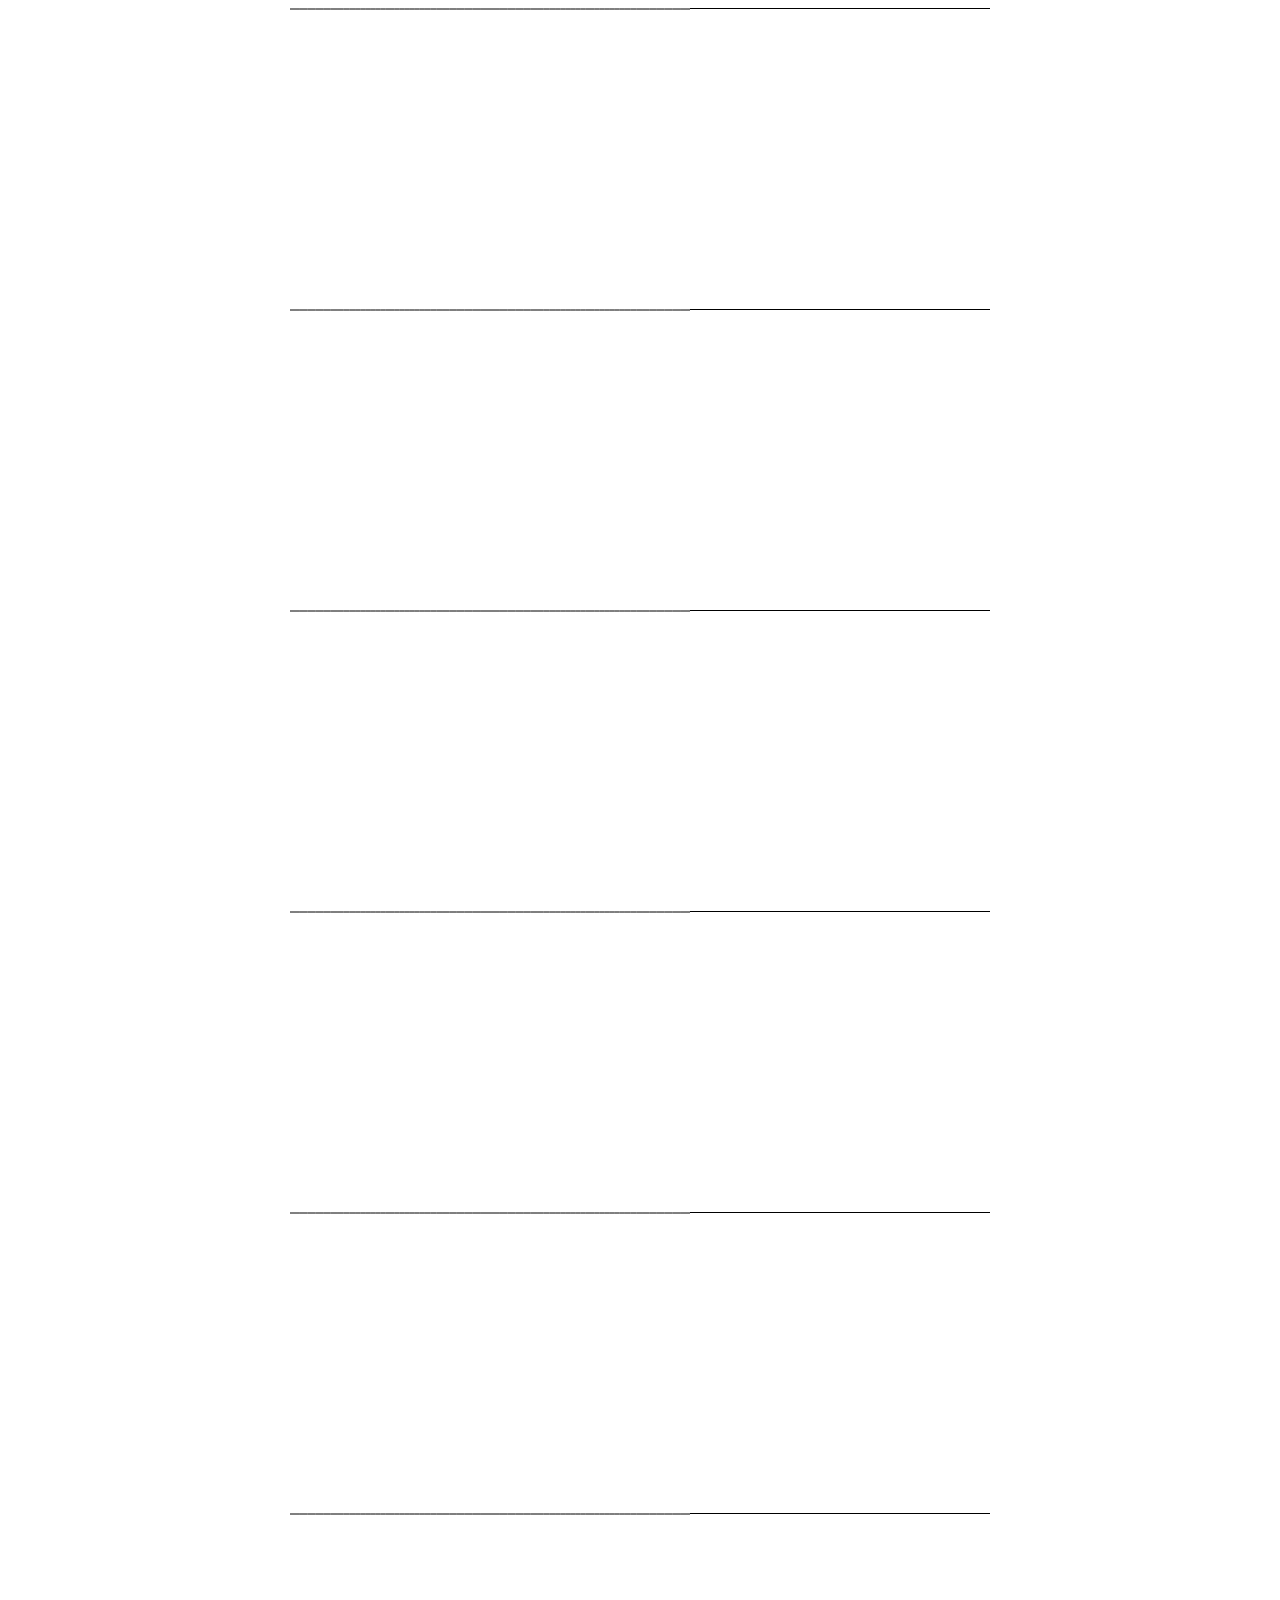
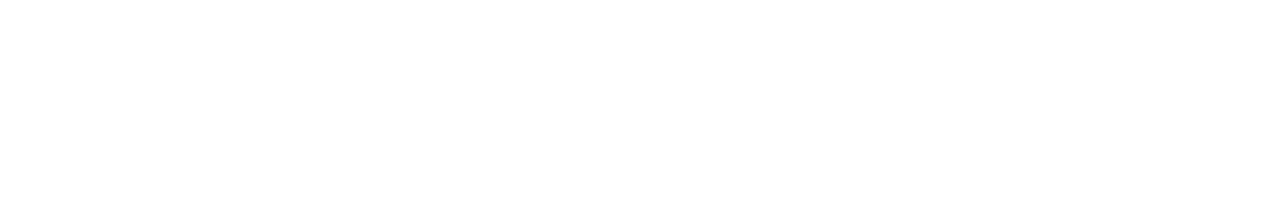
==== index.html @ 1a9be776 "init demo" ====
<html>
  <head>
    <style>
      .container {
        max-width: 700px;
        margin: 0 auto;
        position: relative;
      }
      .blog-item {
        height: 300px;
        background: white;
        border-top: 1px solid black;
        position: relative;
      }

      .bubble {
        transition: 0.1s all;
        transition-timing-function: steps(4, jump-start);
        pointer-events: none;
        position: fixed;
        background: blue;
        border-radius: 50%;
        height: 196px;
        width: 196px;
        z-index: 1000;
        left: 100px;
        display: flex;
        opacity: 0;
        transform: scale(0.5);
      }

      .blog-item-line {
        position: absolute;
        top: -32.5px;
        pointer-events: none;
      }
    </style>
  </head>
  <body>
    <div class="container">
      <div class="bubble"></div>
      <div class="blog-item"></div>
      <div class="blog-item"></div>
      <div class="blog-item"></div>
      <div class="blog-item"></div>
      <div class="blog-item"></div>
      <div class="blog-item"></div>
    </div>
  </body>
  <script>
    const fromHTML = (html, trim = true) => {
      // Process the HTML string.
      html = trim ? html.trim() : html;
      if (!html) return null;

      // Then set up a new template element.
      const template = document.createElement("template");
      template.innerHTML = html;
      const result = template.content.children;

      // Then return either an HTMLElement or HTMLCollection,
      // based on whether the input HTML had one or more roots.
      if (result.length === 1) return result[0];
      return result;
    };

    const EDGE_WARP_OFFSET = 170;
    const MAX_LINE_RANGE = 64;

    const bubbleEl = document.querySelector(".bubble");

    /* active section state */
    let activeBlogSection = null;

    /* cursor state */
    let scrollPosition = [0, 0];
    const setCursorPosition = (e) => {
      if (e.clientX && e.clientY) {
        // keeping mouse position in memory because we don't receive it during scroll
        scrollPosition = [e.clientX, e.clientY];
      }
    };

    /* line utilites */
    const getSvgLinesOfEl = (blogSection) => {
      const svgLineTop = blogSection.querySelector(".blog-item-line-path");
      const svgLineBottom = blogSection.nextElementSibling?.querySelector(
        ".blog-item-line-path"
      );

      return {
        top: svgLineTop,
        bottom: svgLineBottom,
      };
    };

    const resetSvgLinesOfEl = (blogSection) => {
      if (blogSection) {
        const { top, bottom } = getSvgLinesOfEl(blogSection);
        if (top) {
          top.setAttribute("d", dCurve(32));
        }
        if (bottom) {
          bottom.setAttribute("d", dCurve(32));
        }
      }
    };

    const setActiveSection = () => {
      const pointElement = document.elementFromPoint(...scrollPosition);
      if (pointElement) {
        const blogItemElement = pointElement.closest(".blog-item");
        if (blogItemElement) {
          if (blogItemElement !== activeBlogSection) {
            resetSvgLinesOfEl(activeBlogSection);
            activeBlogSection = blogItemElement;
          }
        } else {
          resetSvgLinesOfEl(activeBlogSection);
          activeBlogSection = null;
        }
      }

      if (activeBlogSection === null) {
        bubbleEl.style.opacity = 0;
      }
    };

    const reposition = (e) => {
      setCursorPosition(e);
      setActiveSection();

      if (activeBlogSection) {
        const containerRect = activeBlogSection.getBoundingClientRect();

        const cursorPositionWithinContainer =
          scrollPosition[1] - containerRect.top;

        const cursorPositionRelative =
          cursorPositionWithinContainer / containerRect.height;

        // top line curving
        const positionRelativeTop =
          Math.min(cursorPositionWithinContainer, EDGE_WARP_OFFSET) /
          EDGE_WARP_OFFSET;
        const curvePositionTop = Math.round(
          Math.min(positionRelativeTop, 0.5) * MAX_LINE_RANGE
        );

        const svgLineTop = activeBlogSection.querySelector(
          ".blog-item-line-path"
        );
        svgLineTop.setAttribute("d", dCurve(curvePositionTop));

        // bottom line curving

        const positionRelativeBottom =
          Math.min(
            Math.abs(cursorPositionWithinContainer - containerRect.height),
            EDGE_WARP_OFFSET
          ) / EDGE_WARP_OFFSET;

        const curvePositionBottom = Math.round(
          (1 - Math.min(positionRelativeBottom, 0.5)) * MAX_LINE_RANGE
        );

        const svgLineBottom =
          activeBlogSection.nextElementSibling?.querySelector(
            ".blog-item-line-path"
          );
        if (svgLineBottom) {
          svgLineBottom.setAttribute("d", dCurve(curvePositionBottom));
        }

        const extraOffset = (cursorPositionRelative - 0.5) * 30;
        bubbleEl.style.left = containerRect.left + 100;

        bubbleEl.style.top =
          scrollPosition[1] - 196 * cursorPositionRelative + extraOffset;

        setTimeout(() => {
          bubbleEl.style.opacity = 1;
          bubbleEl.style.transform = "scale(1)";
        }, 100);
      }
    };

    /**
     * Initialize
     */

     
    document.addEventListener("mousemove", reposition);
    document.addEventListener("scroll", reposition);
    document.addEventListener("resize", reposition);

    const dCurve = (yPosition) =>
      `M0 32C100 32 125 ${yPosition} 200 ${yPosition}C275 ${yPosition} 300 32 400 32`;

    const hoverItems = document.querySelectorAll(".blog-item");
    hoverItems.forEach((blogItem) => {
      const svgLine = fromHTML(`
        <svg
          class="blog-item-line"
          width="400"
          height="64"
          viewBox="0 0 400 64"
          fill="white"
          xmlns="http://www.w3.org/2000/svg"
        >
        <rect width="100%" height="100%" fill="white"/>
          <path
          class="blog-item-line-path"
            d="M0 32C100 32 100 32 200 32C300 32 300 32 400 32"
            stroke="black"
          />
        </svg>`);
      blogItem.appendChild(svgLine);
    });
  </script>
</html>
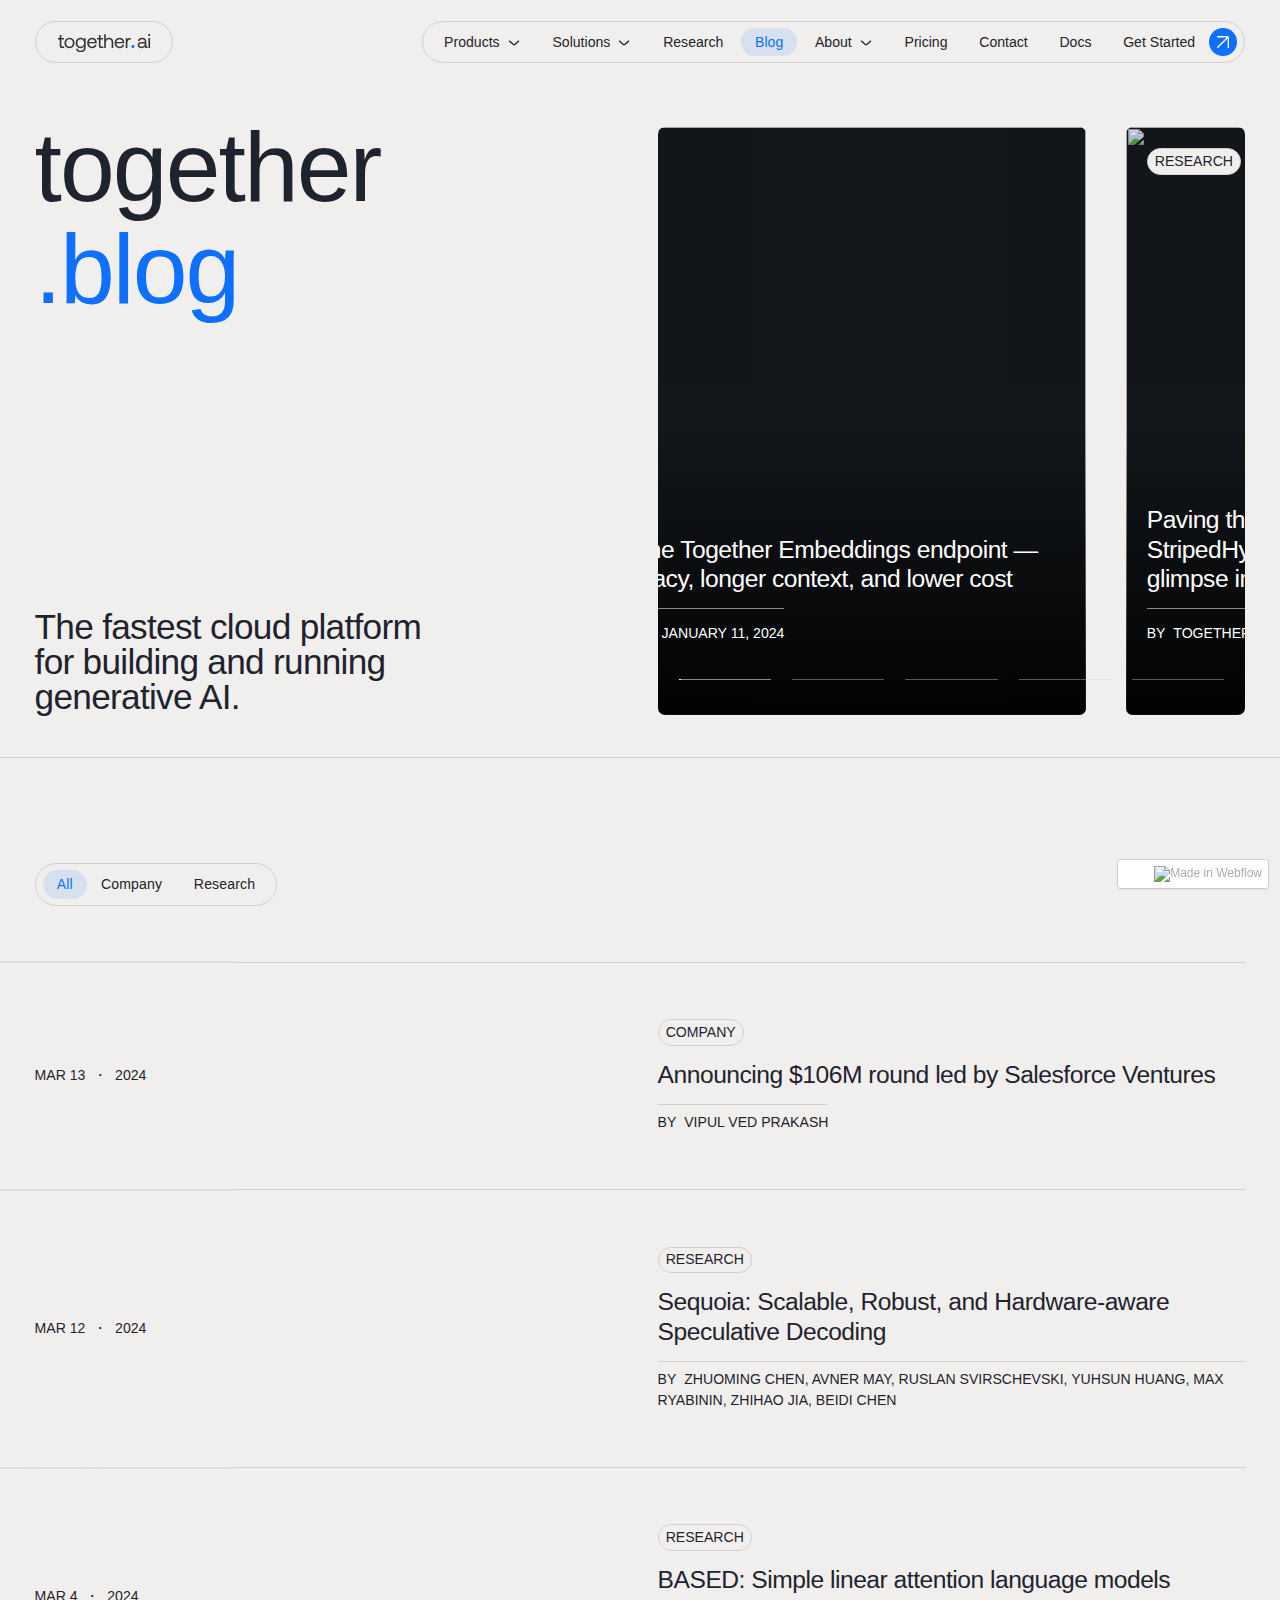
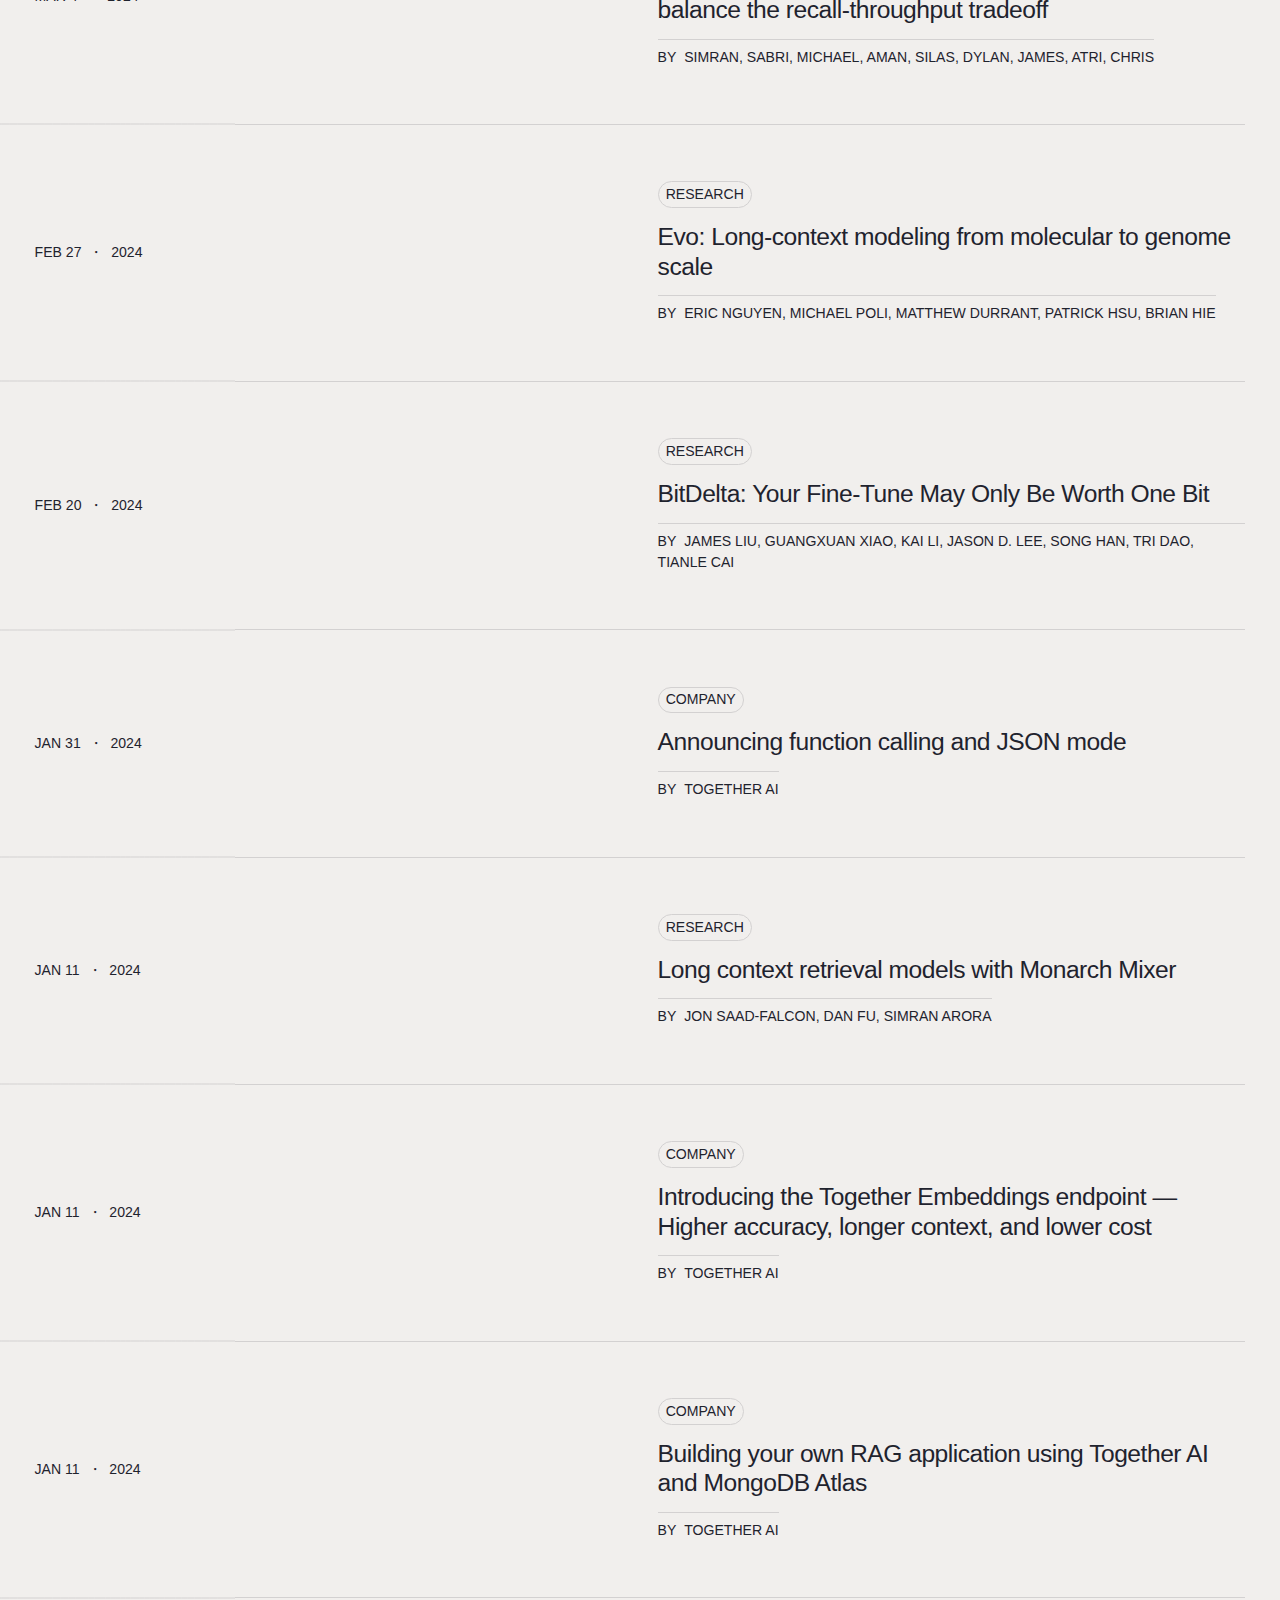
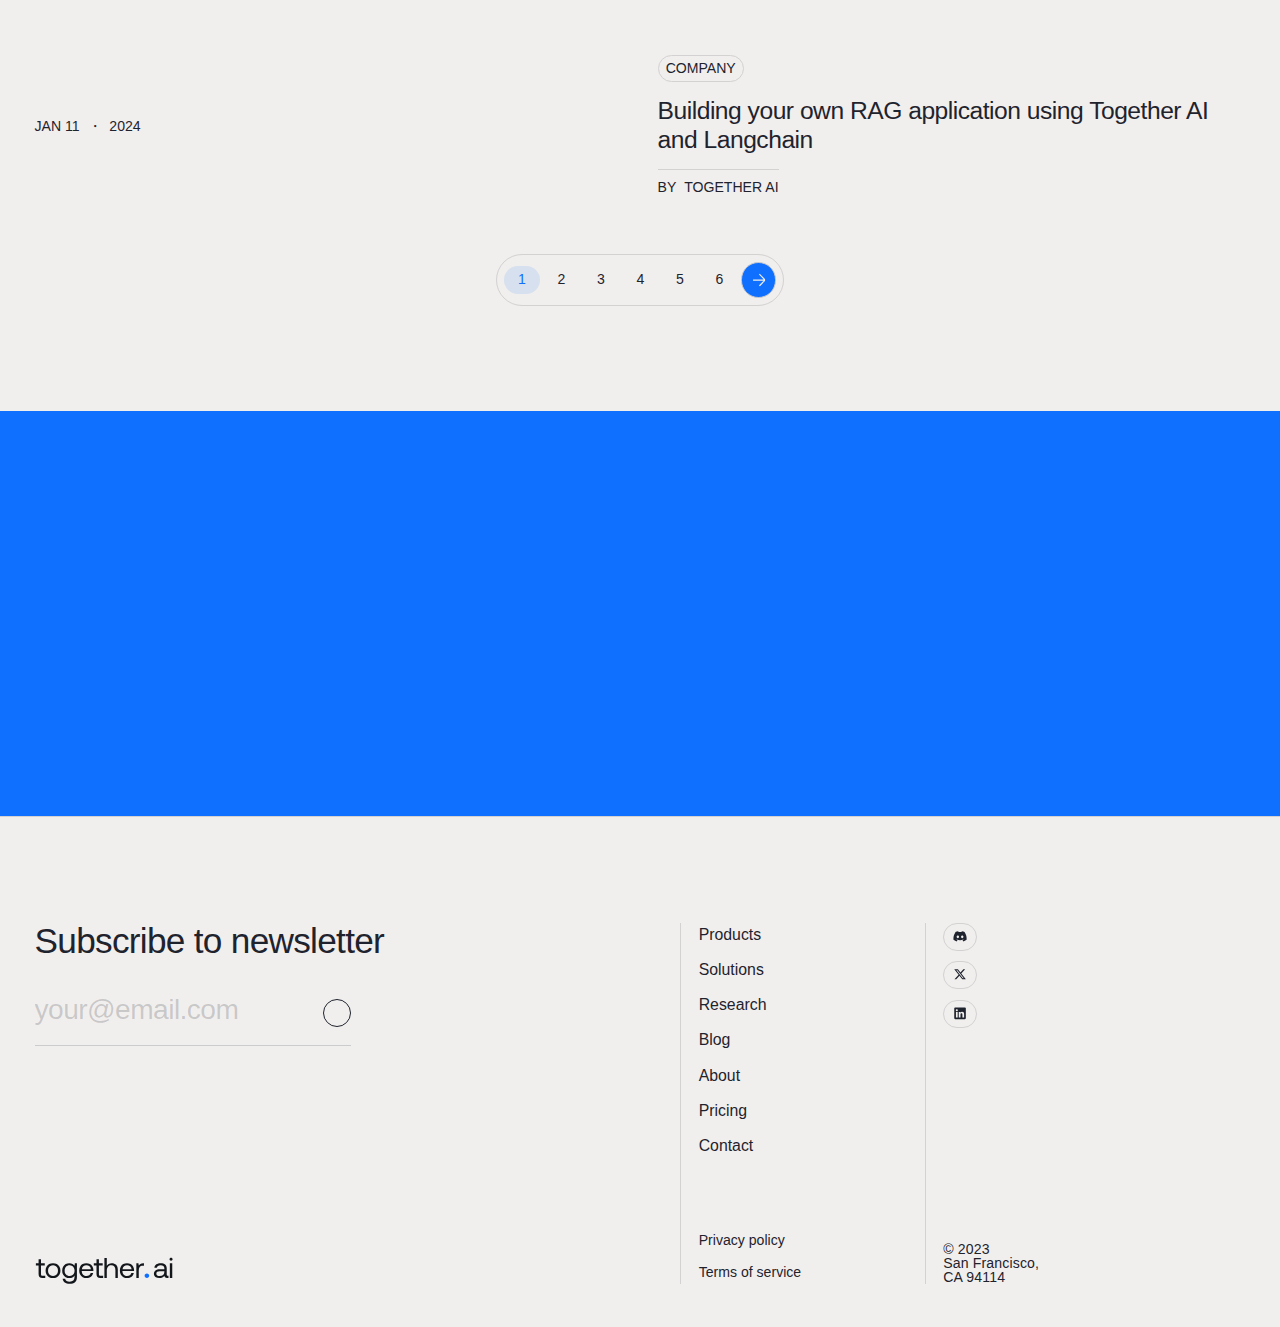
==== commit 7759556c: "le bubble" ====
--- a/index.html
+++ b/index.html
@@ -1,221 +1,9880 @@
-<html>
-  <head>
+<!DOCTYPE html>
+<!-- saved from url=(0035)https://together-ai.webflow.io/blog -->
+<html
+  data-wf-domain="together-ai.webflow.io"
+  data-wf-page="6589b69bcbb8c584607c0461"
+  data-wf-site="64f6f2c0e3f4c5a91c1e823a"
+  lang="en"
+  class="w-mod-js w-mod-ix"
+>
+  <input
+    type="hidden"
+    id="__yoroi_connector_api_injected_type"
+    value="prod"
+  /><head>
+    <meta http-equiv="Content-Type" content="text/html; charset=UTF-8" />
+    <style>
+      .wf-force-outline-none[tabindex="-1"]:focus {
+        outline: none;
+      }
+    </style>
+    <title>Together Blog</title>
+    <meta
+      content="Stay up to date on the happenings at Together AI. Read about Together AI’s latest research, newest product releases and recent customer stories."
+      name="description"
+    />
+    <meta content="Together Blog" property="og:title" />
+    <meta
+      content="Stay up to date on the happenings at Together AI. Read about Together AI’s latest research, newest product releases and recent customer stories."
+      property="og:description"
+    />
+    <meta
+      content="https://assets-global.website-files.com/64f6f2c0e3f4c5a91c1e823a/654692b83ac46dc4b3c0c562_og-blog.jpg"
+      property="og:image"
+    />
+    <meta content="Together Blog" property="twitter:title" />
+    <meta
+      content="Stay up to date on the happenings at Together AI. Read about Together AI’s latest research, newest product releases and recent customer stories."
+      property="twitter:description"
+    />
+    <meta
+      content="https://assets-global.website-files.com/64f6f2c0e3f4c5a91c1e823a/654692b83ac46dc4b3c0c562_og-blog.jpg"
+      property="twitter:image"
+    />
+    <meta property="og:type" content="website" />
+    <meta content="summary_large_image" name="twitter:card" />
+    <meta content="width=device-width, initial-scale=1" name="viewport" />
+    <meta content="Webflow" name="generator" />
+    <link
+      href="./222_files/together-ai.webflow.f461d2573.min.css"
+      rel="stylesheet"
+      type="text/css"
+    />
+    <script type="text/javascript" async="" src="./222_files/evnv2y8k"></script>
+    <script type="text/javascript">
+      !(function (o, c) {
+        var n = c.documentElement,
+          t = " w-mod-";
+        (n.className += t + "js"),
+          ("ontouchstart" in o ||
+            (o.DocumentTouch && c instanceof DocumentTouch)) &&
+            (n.className += t + "touch");
+      })(window, document);
+    </script>
+    <link
+      href="https://assets-global.website-files.com/64f6f2c0e3f4c5a91c1e823a/654693d569494912cfc0c0d4_favicon.svg"
+      rel="shortcut icon"
+      type="image/x-icon"
+    />
+    <link
+      href="https://assets-global.website-files.com/64f6f2c0e3f4c5a91c1e823a/654693d90fe837461728588f_webclip.png"
+      rel="apple-touch-icon"
+    />
+    <script async="" src="./222_files/js"></script>
+    <script type="text/javascript">
+      window.dataLayer = window.dataLayer || [];
+      function gtag() {
+        dataLayer.push(arguments);
+      }
+      gtag("js", new Date());
+      gtag("set", "developer_id.dZGVlNj", true);
+      gtag("config", "G-BS43X21GZ2");
+    </script>
+    <!-- Swiper CSS -->
+    <link rel="stylesheet" href="./222_files/swiper-bundle.min.css" />
+
+    <!-- Default Styles -->
+    <style>
+      [input-text],
+      [output-text] {
+        opacity: 0;
+      }
+      .char {
+        visibility: hidden;
+      }
+
+      /* Hero Type */
+      [animated-hero] h1 span {
+        visibility: hidden;
+      }
+      [animated-hero] :is(.hp-hero_par p, .button) {
+        opacity: 0;
+      }
+
+      /* Autoplaying Tabs */
+      .autotabs_content-item {
+        opacity: 0;
+      }
+      .autotabs_content-item:not(:first-child) {
+        display: none;
+      }
+
+      /* Callouts */
+      .swiper-wrapper.callouts_list {
+        flex-direction: row;
+        gap: 0;
+        opacity: 0;
+      }
+
+      /* Modal */
+      .video_modal {
+        display: none;
+      }
+
+      /* Intercome */
+      .intercom-lightweight-app {
+        display: none;
+      }
+    </style>
+    <noscript>
+      <style>
+        [input-text],
+        [output-text],
+        [animated-hero] :is(.hp-hero_par p, .button),
+        .autotabs_content-item {
+          opacity: 1;
+        }
+        .char,
+        [animated-hero] h1 span {
+          visibility: visible;
+        }
+        .autotabs_content-item:not(:first-child),
+        .video_modal {
+          display: block;
+        }
+
+        /* Callouts */
+        .swiper-wrapper.callouts_list {
+          flex-direction: column;
+          gap: 2.4rem;
+          opacity: 1;
+        }
+      </style>
+    </noscript>
+
+    <!-- Nice Select CSS -->
+    <style>
+      /************ ADD YOUR VALUES BELOW ************/
+      :root {
+        /* ----------- Colors ----------- */
+        --list-bg-color: #f1efed;
+        --list-text-color: inherit; /* Use "inherit" to take on parent text color */
+        --list-text-color-hover: #0f6fff; /* Add your hex code here for the hover text color on the list option/item */
+        --current-field-text-color: #0f6fff; /* Add hex code for selected option text color in the field itself */
+        --select-field-arrow-color: #0f6fff; /* This is the select field arrow color */
+        --border-color-active: #1f232e; /* Active State */
+        --border-color-hover: #0f6fff; /* Select Field could be the same as your form field border color */
+        --list-item-bg-color: #d6e0ef; /* Select Field Hover/Focus State */
+
+        /* ----------- Spacing ----------- */
+        --select-field-padding-left: 2rem; /* Match the padding values for your form fields */
+        --select-field-padding-right: 2rem; /* Match the padding values for your form fields */
+        --list-padding-top-bottom: 1.6rem; /* This is the top and bottom padding for the dropdown list */
+        --list-max-height: 30rem; /* You can set this to "Auto" as well */
+        --list-item-padding-left: 0.8rem;
+        --list-item-padding-right: 0.8rem;
+        --list-item-min-height: 3.8rem;
+        --list-item-line-height: 3.8rem;
+      }
+      /************ END OF CUSTOM VALUES ************/
+
+      .nice-select {
+        -webkit-tap-highlight-color: transparent;
+        box-sizing: border-box;
+        clear: both;
+        padding-left: var(--select-field-padding-left);
+        padding-right: var(--select-field-padding-right);
+        position: relative;
+        text-align: left !important;
+        -webkit-transition: all 0.2s ease-in-out;
+        transition: all 0.2s ease-in-out;
+        -webkit-user-select: none;
+        -moz-user-select: none;
+        -ms-user-select: none;
+        user-select: none;
+        white-space: nowrap;
+      }
+
+      .nice-select:hover {
+        border-color: var(--border-color-hover);
+      }
+
+      .nice-select:active,
+      .nice-select.open,
+      .nice-select:focus {
+        border-color: var(--border-color-active);
+      }
+
+      .nice-select:after {
+        content: url("data:image/svg+xml,%3Csvg width='17' height='16' viewBox='0 0 17 16' xmlns='http://www.w3.org/2000/svg'%3E%3Cpath d='M9.23282 11.25C9.04037 11.5833 8.55924 11.5833 8.36679 11.25L5.76872 6.75C5.57627 6.41667 5.81683 6 6.20173 6L11.3979 6C11.7828 6 12.0233 6.41667 11.8309 6.75L9.23282 11.25Z' fill='%230F6FFF'/%3E%3C/svg%3E");
+        display: flex;
+        flex-direction: column;
+        justify-content: center;
+        align-items: center;
+        height: 1.6rem;
+        width: 1.6rem;
+        pointer-events: none;
+        position: absolute;
+        right: 2rem;
+        -webkit-transform-origin: 50% 50%;
+        -ms-transform-origin: 50% 50%;
+        transform-origin: 50% 50%;
+        -webkit-transition: all 0.15s ease-in-out;
+        transition: all 0.15s ease-in-out;
+      }
+
+      .nice-select.open:after {
+        -webkit-transform: rotate(-180deg);
+        -ms-transform: rotate(-180deg);
+        transform: rotate(-180deg);
+      }
+
+      .nice-select.open .list {
+        opacity: 1;
+        pointer-events: auto;
+        -webkit-transform: scale(1) translateY(0);
+        -ms-transform: scale(1) translateY(0);
+        transform: scale(1) translateY(0);
+      }
+
+      .nice-select.disabled {
+        border-color: #ededed;
+        color: #999;
+        pointer-events: none;
+      }
+
+      .nice-select.disabled:after {
+        border-color: #cccccc;
+      }
+
+      .nice-select.wide {
+        width: 100%;
+      }
+
+      .nice-select.wide .list {
+        left: 0 !important;
+        right: 0 !important;
+      }
+
+      .nice-select.right {
+        float: right;
+      }
+
+      .nice-select.right .list {
+        left: auto;
+        right: 0;
+      }
+
+      .nice-select.small {
+        font-size: 12px;
+        height: 36px;
+        line-height: 34px;
+      }
+
+      .nice-select.small:after {
+        height: 4px;
+        width: 4px;
+      }
+
+      .nice-select.small .option {
+        line-height: 34px;
+        min-height: 34px;
+      }
+
+      .nice-select .list {
+        width: 100%;
+        background-color: var(--list-bg-color);
+        color: var(--list-text-color);
+        border-radius: 5px;
+        box-shadow: 0 7px 20px 0px rgba(68, 68, 68, 0.11);
+        border: 1px solid #d3d1d1;
+        box-sizing: border-box;
+        margin-top: 4px;
+        opacity: 0;
+        overflow: hidden;
+        padding: var(--list-padding-top-bottom) 0.8rem;
+        pointer-events: none;
+        position: absolute;
+        top: 100%;
+        left: 0;
+        overflow-y: scroll;
+        overflow-x: hidden;
+        max-height: var(--list-max-height);
+        -webkit-transform-origin: 50% 0;
+        -ms-transform-origin: 50% 0;
+        transform-origin: 50% 0;
+        -webkit-transform: scale(0.75) translateY(-21px);
+        -ms-transform: scale(0.75) translateY(-21px);
+        transform: scale(0.75) translateY(-21px);
+        -webkit-transition: all 0.2s cubic-bezier(0.5, 0, 0, 1.25),
+          opacity 0.15s ease-out;
+        transition: all 0.2s cubic-bezier(0.5, 0, 0, 1.25),
+          opacity 0.15s ease-out;
+        z-index: 9;
+        display: flex;
+        flex-direction: column;
+        gap: 1.6rem;
+      }
+
+      .nice-select .list:hover .option:not(:hover) {
+        background-color: transparent !important;
+      }
+
+      .nice-select .option {
+        cursor: pointer;
+        font-weight: 400;
+        line-height: var(--list-item-line-height);
+        list-style: none;
+        min-height: var(--list-item-min-height);
+        outline: none;
+        padding-left: var(--list-item-padding-left);
+        padding-right: var(--list-item-padding-right);
+        border-radius: 0.4rem;
+        text-align: left;
+        -webkit-transition: all 0.2s;
+        transition: all 0.2s;
+      }
+
+      .nice-select .option:first-child {
+        display: none;
+      }
+
+      span.current {
+        color: var(--current-field-text-color);
+      }
+
+      .nice-select .option:hover,
+      .nice-select .option.focus,
+      .nice-select .option.selected.focus {
+        background-color: var(--list-item-bg-color);
+        color: #0f6fff;
+      }
+
+      .nice-select .option.selected {
+      }
+
+      .nice-select .option:hover {
+        color: var(--list-text-color-hover);
+      }
+
+      .nice-select .option.disabled {
+        background-color: transparent;
+        color: #999;
+        cursor: default;
+      }
+
+      .no-csspointerevents .nice-select .list {
+        display: none;
+      }
+
+      .no-csspointerevents .nice-select.open .list {
+        display: block;
+      }
+    </style>
+    <!-- [Attributes by Finsweet] CMS Filter -->
+    <script async="" src="./222_files/cmsfilter.js"></script>
+
+    <!-- [Attributes by Finsweet] CMS Load -->
+    <script async="" src="./222_files/cmsload.js"></script>
+    <style type="text/css">
+      @font-face {
+        font-weight: 400;
+        font-style: normal;
+        font-family: circular;
+
+        src: url("chrome-extension://liecbddmkiiihnedobmlmillhodjkdmb/fonts/CircularXXWeb-Book.woff2")
+          format("woff2");
+      }
+
+      @font-face {
+        font-weight: 700;
+        font-style: normal;
+        font-family: circular;
+
+        src: url("chrome-extension://liecbddmkiiihnedobmlmillhodjkdmb/fonts/CircularXXWeb-Bold.woff2")
+          format("woff2");
+      }
+    </style>
+  </head>
+  <body style="">
+    <div class="page-wrapper">
+      <div>
+        <div class="global-styles w-embed">
+          <style>
+
+            /* ///////////////////// START OF GLOBAL EDITS ///////////////////// */
+            :root{
+              --inherit: inherit;
+            }
+            main:focus-visible {
+              outline: -webkit-focus-ring-color auto 0px;
+            }
+
+            * {
+              -webkit-font-smoothing: antialiased;
+              -moz-osx-font-smoothing: grayscale;
+            }
+
+            /* Font */
+            html{
+              font-size: 62.5%;
+            }
+            @media only screen and (max-width:1440px) and (min-width: 992px){
+              html{
+                font-size: 55%;
+              }
+            }
+
+            .header_highlight-head :is(h1,h2,h3,h4,h5,h6){
+              line-height: 1.4;
+            }
+            @media only screen and (max-width: 767px){
+              .header_highlight-head :is(h1,h2,h3,h4,h5,h6){
+                line-height: 1.3;
+              }
+            }
+
+            /* --- Font Smoothing --- */
+            body {
+              -moz-osx-font-smoothing: grayscale;
+              -webkit-font-smoothing: antialiased;
+            }
+
+            pre{
+              margin: 0;
+              overflow: visible;
+            }
+
+
+            /* Make sure containers never lose their center alignment*/
+            .container-medium, .container-small, .container-large {
+              margin-right: auto !important;
+              margin-left: auto !important;
+            }
+
+            /* --- Links --- */
+            a:hover .link-arrow{
+              transform: translateX(0.25rem);
+            }
+            a:hover .link-image{
+              transform : scale(1.05);
+            }
+            :is(a,.navbar_link):hover .link-line{
+              width: 100%;
+            }
+
+            /* Etnernal Icon */
+            a:hover .icon-move{
+              transform: translateX(100%) translateY(-100%);
+            }
+
+            /* Button with Icon */
+            a:hover .button-icon-move{
+              transform: translateX(100%);
+            }
+            a:hover .button_cta-inner{
+              background-color: var(--dark-navy);
+            }
+
+
+            /* --- Rich Text --- */
+            /* Get rid of top margin on first element in any rich text element */
+            .w-richtext > :not(div):first-child, .w-richtext > div:first-child > :first-child {
+              margin-top: 0 !important;
+            }
+
+            /* Get rid of bottom margin on last element in any rich text element */
+            .w-richtext>:last-child, .w-richtext ol li:last-child, .w-richtext ul li:last-child {
+              margin-bottom: 0 !important;
+            }
+            .text-rich-text li::marker{
+              color: inherit;
+            }
+
+            .text-rich-inherit *:not(sup) {
+              color: inherit;
+              font-family: inherit;
+              font-size: inherit;
+              margin: inherit;
+              font-weight: inherit;
+              line-height: inherit;
+              letter-spacing: inherit;
+            }
+            .text-rich-inherit strong{
+              color: var(--tg-blue);
+            }
+
+            .w-richtext figure,
+            .w-richtext figure>div{
+              width: 100% !important;
+              max-width: 100% !important;
+            }
+            .w-richtext :is(a,th,td){
+
+              /* These are technically the same, but use both */
+              overflow-wrap: break-word;
+              word-wrap: break-word;
+
+              -ms-word-break: break-all;
+              /* This is the dangerous one in WebKit, as it breaks things wherever */
+              word-break: break-all;
+              /* Instead use this non-standard one: */
+              word-break: break-word;
+
+              /* Adds a hyphen where the word breaks, if supported (No Blink) */
+              -ms-hyphens: auto;
+              -moz-hyphens: auto;
+              -webkit-hyphens: auto;
+              hyphens: auto;
+
+            }
+
+            /* --- Inherit --- */
+            a,
+            .w-select,
+            .w-tab-link,
+            .w-nav-link,
+            .w-dropdown-link,
+            .w-dropdown-toggle,
+            .button.is-tertiary,
+            .button.is-dropdown,
+            .button.is-link{
+              color: inherit;
+              text-decoration: inherit;
+            }
+            @media only screen and (min-width:992px){
+              .w-dropdown-btn, .w-dropdown-toggle, .w-dropdown-link{
+                color: inherit;
+              }
+            }
+
+            /* Navbar */
+            .navbar_brand{
+              background-color: transparent !important;
+            }
+            .navbar.sticky{
+              border-bottom: 1px solid var(--medium-gray);
+            }
+            @media only screen and (min-width: 992px){
+              .navbar_link:hover{
+                color: var(--tg-blue);
+              }
+            }
+
+            @media only screen and (max-width: 991px){
+              .navbar_link:not(.is-dropdown):nth-last-child(2){
+                border-bottom: none;
+              }
+            }
+            .navbar_ham-line{
+              background-color: currentColor;
+            }
+            .w-nav-button.w--open{
+              color:inherit;
+            }
+
+            /* Dark */
+            .background-color-charcoal :is(.navbar,.navbar_menu,.sub-navbar,.sub-navbar_pill){
+              background-color: var(--charcoal);
+            }
+            .background-color-charcoal .navbar_logo {
+              color: var(--light-gray);
+            }
+            .background-color-charcoal :is(.navbar_pill,.sub-navbar_pill,.navbar.sticky){
+              border-color: var(--onyx)
+            }
+
+            @media only screen and (min-width: 992px){
+              .background-color-charcoal .navbar_link.w--current{
+                background: #237CFF;
+                color: #F1EFED;
+              }
+            }
+            @media only screen and (max-width: 991px){
+              .background-color-charcoal .navbar_link.w--current{
+                color: var(--tg-blue);
+              }
+              .background-color-charcoal .navbar_link{
+                border-color: #323745;
+              }
+            }
+
+            /* Input */
+            input:not(:placeholder-shown) {
+              border-color: #1F232E;
+            }
+
+            /* Background Color Inherit */
+            .link-line{
+              background-color: currentColor
+            }
+
+            /*Reset selects, buttons, and links styles*/
+            .w-select, a {
+              color: inherit;
+              text-decoration: inherit;
+            }
+
+            /* --- Prevent --- */
+            /* Prevent all click and hover interaction with an element */
+            .pointer-events-off {
+              pointer-events: none;
+            }
+
+            /* Enables all click and hover interaction with an element */
+            .pointer-events-on {
+              pointer-events: auto;
+            }
+
+            /* Extra */
+            .div-square::after {
+              content: "";
+              display: block;
+              padding-bottom: 100%;
+            }
+
+            /*Apply "..." after 3 lines of text */
+            .text-style-3lines {
+              display: -webkit-box;
+              overflow: hidden;
+              -webkit-line-clamp: 3;
+              -webkit-box-orient: vertical;
+            }
+
+            /* Apply "..." after 2 lines of text */
+            .text-style-2lines {
+              display: -webkit-box;
+              overflow: hidden;
+              -webkit-line-clamp: 2;
+              -webkit-box-orient: vertical;
+            }
+
+            /* Apply "..." after 1 lines of text */
+            .text-style-1lines {
+              display: -webkit-box;
+              overflow: hidden;
+              -webkit-line-clamp: 1;
+              -webkit-box-orient: vertical;
+            }
+
+            /* Apply "..." at 100% width */
+            .truncate-width {
+              width: 100%;
+              white-space: nowrap;
+              overflow: hidden;
+              text-overflow: ellipsis;
+            }
+
+            /* Removes native scrollbar */
+            .no-scrollbar,
+            .text-size-code{
+              -ms-overflow-style: none;
+              overflow: -moz-scrollbars-none;
+            }
+
+            .no-scrollbar::-webkit-scrollbar,
+            .text-size-code::-webkit-scrollbar{
+              display: none;
+            }
+
+            /* Adds inline flex display */
+            .display-inlineflex {
+              display: inline-flex;
+            }
+
+            /* --- These classes are never overwritten --- */
+            .hide {
+              display: none !important;
+            }
+
+            @media screen and (max-width: 479px){
+                .hide, .hide-tablet{
+                  display: none !important;
+                }
+            }
+
+            @media screen and (max-width: 767px){
+              .hide-mobile-landscape{
+                display: none !important;
+              }
+            }
+
+            @media screen and (max-width: 479px){
+              .hide-mobile{
+                display: none !important;
+              }
+            }
+            /* ///////////////////// END OF GLOBAL EDITS ///////////////////// */
+
+            /* ///////////////////// START OF SPACINGS ///////////////////// */
+            .margin-0 {
+              margin: 0rem !important;
+            }
+
+            .padding-0 {
+              padding: 0rem !important;
+            }
+
+            .spacing-clean {
+              padding: 0rem !important;
+              margin: 0rem !important;
+            }
+
+            .margin-top {
+              margin-right: 0rem !important;
+              margin-bottom: 0rem !important;
+              margin-left: 0rem !important;
+            }
+
+            .padding-top {
+              padding-right: 0rem !important;
+              padding-bottom: 0rem !important;
+              padding-left: 0rem !important;
+            }
+
+            .margin-right {
+              margin-top: 0rem !important;
+              margin-bottom: 0rem !important;
+              margin-left: 0rem !important;
+            }
+
+            .padding-right {
+              padding-top: 0rem !important;
+              padding-bottom: 0rem !important;
+              padding-left: 0rem !important;
+            }
+
+            .margin-bottom {
+              margin-top: 0rem !important;
+              margin-right: 0rem !important;
+              margin-left: 0rem !important;
+            }
+
+            .padding-bottom {
+              padding-top: 0rem !important;
+              padding-right: 0rem !important;
+              padding-left: 0rem !important;
+            }
+
+            .margin-left {
+              margin-top: 0rem !important;
+              margin-right: 0rem !important;
+              margin-bottom: 0rem !important;
+            }
+
+            .padding-left {
+              padding-top: 0rem !important;
+              padding-right: 0rem !important;
+              padding-bottom: 0rem !important;
+            }
+
+            .margin-horizontal {
+              margin-top: 0rem !important;
+              margin-bottom: 0rem !important;
+            }
+
+            .padding-horizontal {
+              padding-top: 0rem !important;
+              padding-bottom: 0rem !important;
+            }
+
+            .margin-vertical {
+              margin-right: 0rem !important;
+              margin-left: 0rem !important;
+            }
+
+            .padding-vertical {
+              padding-right: 0rem !important;
+              padding-left: 0rem !important;
+            }
+
+            /* Empty */
+            .button-group:empty{
+              display:none;
+            }
+
+            /* Line Masks */
+            .line-mask_wrap{
+              pointer-events:none;
+            }
+            .line-mask_wrap .line-mask{
+              background: currentColor;
+            }
+
+            /* ///////////////////// END OF SPACINGS ///////////////////// */
+          </style>
+        </div>
+        <div class="embed w-embed">
+          <style>
+            /* ///////////////////// ELEMENTS ///////////////////// */
+
+            /* Faq */
+            .faq_line-v,
+            .faq_line-h,
+            .modal-card_action-line-h,
+            .modal-card_action-line-v {
+              background-color: currentColor;
+            }
+
+            /* Tag */
+            .tag-b::before {
+              content: "";
+              width: 0.6rem;
+              height: 0.6rem;
+              background-color: #67ce00;
+              border-radius: 50%;
+            }
+
+            /* Tabs */
+            .progress-bar.background-color-mediumgray.active {
+              background: rgba(35, 124, 255, 0.2);
+            }
+            .progress-bar.background-color-mediumgray.opacity-40.active {
+              background: rgba(214, 224, 239, 0.6);
+              opacity: 1;
+            }
+            .progress-bar.background-color-dark-gray.active {
+              background: rgba(35, 124, 255, 0.6);
+            }
+            .tab.fs-cmsfilter_active {
+              background-color: #d6e0ef;
+              color: #0f6fff;
+            }
+
+            /* Dropdown */
+            .filters-block.open {
+              display: block;
+            }
+            .filters-wrapper {
+              min-width: max-content;
+            }
+
+            /* Cards */
+            .background-color-charcoal :is(.card-b, .card-c) {
+              border-color: var(--onyx);
+            }
+
+            /* List */
+            [no-expand="true"] {
+              cursor: default;
+            }
+            .list-b_link .tag-a {
+              color: inherit;
+            }
+            .list-b_link .list-b_circle-hover {
+            }
+
+            /* Autoplaying Tabs */
+            .autotabs_link.is-active {
+              color: #f1efed;
+            }
+            .background-color-lightgray
+              :is(.autotabs_link.is-active, .autotabs_link:hover) {
+              color: var(--onyx);
+            }
+
+            /* Codes */
+            .code-box .text-size-code {
+              width: 100%;
+              overflow: auto;
+              display: flex;
+            }
+            .code-box_code {
+              flex: 0 0 auto;
+            }
+
+            /* Swiper Fix */
+            @media only screen and (max-width: 991px) {
+              .autotabs_wrap .swiper-slide:last-child {
+                padding-right: calc(100vw - (30rem + (3.2rem * 2)));
+              }
+            }
+            @media only screen and (max-width: 767px) {
+              .autotabs_wrap .swiper-slide:last-child {
+                padding-right: calc(100vw - (30rem + (2.4rem * 2)));
+              }
+            }
+            @media only screen and (max-width: 479px) {
+              .autotabs_wrap .swiper-slide:last-child {
+                padding-right: calc(100vw - (30rem + (1.6rem * 2)));
+              }
+            }
+            .letter {
+              visibility: hidden;
+            }
+
+            /* Blog Authors */
+            .authors-by p,
+            .author-block-group * {
+              display: inline;
+            }
+
+            /* --- Desktop Only */
+            @media only screen and (min-width: 992px) {
+              .list-b_link:hover {
+                color: var(--tg-blue);
+              }
+            }
+
+            /* --- Dark Overrides */
+            /* Just Desktop */
+            @media only screen and (min-width: 992px) {
+              /* Background */
+              .background-color-charcoal .dropdown-inner {
+                background-color: var(--charcoal);
+                color: var(--light-gray);
+              }
+
+              /* Active Blue */
+              .background-color-charcoal
+                :is(
+                  .navbar_link:focus,
+                  .navbar_link.w--open,
+                  .tab.fs-cmsfilter_active,
+                  .tab:focus
+                ) {
+                background-color: #237cff;
+                color: var(--light-grey);
+              }
+            }
+
+            /* Tablet and Below */
+            @media only screen and (max-width: 992px) {
+              .background-color-charcoal :is(.nav_dropdown) {
+                border-color: var(--onyx);
+              }
+            }
+
+            /* Border */
+            .background-color-charcoal
+              :is(
+                .list-a_item,
+                .list-b_link,
+                .list-b_link *,
+                .list-d_item,
+                .list-d_item *,
+                .section_hp-hero,
+                .is-dropdown,
+                .filters-wrapper,
+                .blog-pagination,
+                .filters-wrapper,
+                .dropdown-inner,
+                .tag-a,
+                .button_cta-icon,
+                .list-c_link,
+                .case-quote_author,
+                .static-list_item
+              ) {
+              border-color: var(--onyx);
+            }
+
+            /* Border Hover */
+            .background-color-charcoal :is() {
+              border-color: var(--light-grey);
+            }
+
+            /* Dark Background */
+            .background-color-charcoal
+              :is(
+                .section_divider,
+                .autotabs_progress,
+                .case-quote_navigation .progress-bar
+              ) {
+              background-color: var(--onyx);
+            }
+            .background-color-charcoal :is(.filters-wrapper) {
+              background-color: var(--charcoal);
+              color: var(--light-gray);
+            }
+
+            /* Just Background */
+            .background-color-charcoal
+              :is(
+                .tag-a,
+                .case-quote_item,
+                .case-quote_content-mask,
+                .case-quote_slider,
+                .navbar_bg-box
+              ) {
+              background-color: var(--charcoal);
+            }
+
+            /* TG Blue on Dark */
+            .background-color-charcoal :is(.tab.w--current) {
+              background-color: var(--tg-blue);
+              color: var(--light-gray);
+            }
+          </style>
+        </div>
+        <div class="cookies">
+          <div
+            fs-cc="banner"
+            class="fs-cc-banner_wrap"
+            style="
+              display: none;
+              transform: translate3d(0px, 100%, 0px) scale3d(1, 1, 1)
+                rotateX(0deg) rotateY(0deg) rotateZ(0deg) skew(0deg, 0deg);
+              transform-style: preserve-3d;
+            "
+          >
+            <div class="padding-global">
+              <div class="container-large">
+                <div class="fs-cc-banner_component">
+                  <div class="fs-cc-banner_container">
+                    <div>
+                      This website uses cookies to anonymously analyze website
+                      traffic using Google Analytics.
+                    </div>
+                    <div class="fs-cc-banner_buttons-wrapper">
+                      <a
+                        fs-cc="allow"
+                        href="https://together-ai.webflow.io/blog#"
+                        class="button is-secondary w-button"
+                        >Accept</a
+                      ><a
+                        fs-cc="deny"
+                        href="https://together-ai.webflow.io/blog#"
+                        class="button is-tertiary is-alternate is-white w-button"
+                        >Decline</a
+                      >
+                    </div>
+                  </div>
+                  <div fs-cc="interaction" class="fs-cc-banner_trigger"></div>
+                </div>
+              </div>
+            </div>
+          </div>
+          <div class="w-embed">
+            <style>
+              @media only screen and (max-width: 340px) {
+                .fs-cc-banner_wrap .button {
+                  padding-left: 1.6rem;
+                  padding-right: 1.6rem;
+                }
+              }
+            </style>
+          </div>
+        </div>
+      </div>
+      <header class="navbar_wrapper">
+        <div
+          data-animation="default"
+          data-collapse="medium"
+          data-duration="400"
+          data-easing="ease"
+          data-easing2="ease"
+          role="banner"
+          class="navbar w-nav sticky"
+        >
+          <div class="padding-global">
+            <div class="container-large is-navbar">
+              <a
+                href="https://together-ai.webflow.io/"
+                class="navbar_brand w-nav-brand"
+                aria-label="home"
+                ><div class="navbar_pill">
+                  <div class="navbar_logo w-embed">
+                    <svg
+                      width="100%"
+                      height="100%"
+                      viewBox="0 0 107 21"
+                      fill="none"
+                      xmlns="http://www.w3.org/2000/svg"
+                    >
+                      <path
+                        d="M3.0727 6.13665H0.99707V4.44456H3.0727V1.2183H4.92272V4.44456H7.83312V6.13665H4.92272V12.9276C4.92272 13.4089 5.01297 13.7548 5.19346 13.9654C5.38899 14.1609 5.71988 14.2587 6.18615 14.2587H8.1941V15.9508H6.07334C4.9904 15.9508 4.2158 15.7101 3.74954 15.2288C3.29831 14.7475 3.0727 13.9879 3.0727 12.9501V6.13665Z"
+                        fill="currentColor"
+                      ></path>
+                      <path
+                        d="M14.1547 16.0861C13.0417 16.0861 12.049 15.838 11.1766 15.3416C10.3193 14.8453 9.64995 14.1534 9.16864 13.266C8.68734 12.3786 8.44669 11.3558 8.44669 10.1977C8.44669 9.03952 8.68734 8.01675 9.16864 7.12934C9.64995 6.24193 10.3193 5.55006 11.1766 5.05371C12.049 4.55736 13.0417 4.30919 14.1547 4.30919C15.2677 4.30919 16.2529 4.55736 17.1102 5.05371C17.9826 5.55006 18.6594 6.24193 19.1407 7.12934C19.622 8.01675 19.8627 9.03952 19.8627 10.1977C19.8627 11.3558 19.622 12.3786 19.1407 13.266C18.6594 14.1534 17.9826 14.8453 17.1102 15.3416C16.2529 15.838 15.2677 16.0861 14.1547 16.0861ZM14.1547 14.4392C14.9067 14.4392 15.5685 14.2587 16.1401 13.8977C16.7266 13.5367 17.1779 13.0329 17.4937 12.3861C17.8096 11.7393 17.9675 11.0099 17.9675 10.1977C17.9675 9.38546 17.8096 8.65598 17.4937 8.00923C17.1779 7.36247 16.7266 6.85861 16.1401 6.49763C15.5685 6.13665 14.9067 5.95616 14.1547 5.95616C13.4026 5.95616 12.7333 6.13665 12.1467 6.49763C11.5752 6.85861 11.1315 7.36247 10.8156 8.00923C10.4998 8.65598 10.3418 9.38546 10.3418 10.1977C10.3418 11.0099 10.4998 11.7393 10.8156 12.3861C11.1315 13.0329 11.5752 13.5367 12.1467 13.8977C12.7333 14.2587 13.4026 14.4392 14.1547 14.4392Z"
+                        fill="currentColor"
+                      ></path>
+                      <path
+                        d="M32.5327 4.44456V15.3867C32.5327 18.8612 30.6301 20.5984 26.8247 20.5984C25.3357 20.5984 24.1174 20.26 23.1698 19.5831C22.2373 18.9063 21.6958 17.9437 21.5454 16.6953H23.4406C23.591 17.4172 23.9745 17.9738 24.5912 18.3648C25.2079 18.7559 25.9975 18.9514 26.9601 18.9514C29.4418 18.9514 30.6827 17.7406 30.6827 15.3191V13.9654C29.8555 15.3792 28.5394 16.0861 26.7345 16.0861C25.6666 16.0861 24.7115 15.853 23.8692 15.3867C23.042 14.9205 22.3877 14.2436 21.9064 13.3562C21.4401 12.4688 21.207 11.416 21.207 10.1977C21.207 9.03952 21.4401 8.01675 21.9064 7.12934C22.3877 6.24193 23.0495 5.55006 23.8918 5.05371C24.7341 4.55736 25.6816 4.30919 26.7345 4.30919C27.667 4.30919 28.4642 4.4972 29.126 4.87322C29.7878 5.2342 30.3067 5.75311 30.6827 6.42994L30.9309 4.44456H32.5327ZM26.915 14.4392C27.652 14.4392 28.3063 14.2662 28.8778 13.9203C29.4644 13.5593 29.9156 13.0629 30.2315 12.4312C30.5473 11.7845 30.7053 11.055 30.7053 10.2428C30.7053 9.41554 30.5473 8.67854 30.2315 8.03179C29.9156 7.36999 29.4644 6.85861 28.8778 6.49763C28.3063 6.13665 27.652 5.95616 26.915 5.95616C25.7719 5.95616 24.8469 6.35474 24.14 7.1519C23.4481 7.93402 23.1021 8.94928 23.1021 10.1977C23.1021 11.4461 23.4481 12.4688 24.14 13.266C24.8469 14.0481 25.7719 14.4392 26.915 14.4392Z"
+                        fill="currentColor"
+                      ></path>
+                      <path
+                        d="M34.2758 10.1977C34.2758 9.02448 34.5014 7.99419 34.9526 7.10678C35.4189 6.21937 36.0656 5.53502 36.8929 5.05371C37.7201 4.55736 38.6677 4.30919 39.7356 4.30919C40.7884 4.30919 41.721 4.52728 42.5332 4.96346C43.3454 5.39965 43.9846 6.03136 44.4509 6.85861C44.9171 7.68585 45.1653 8.65598 45.1954 9.769C45.1954 9.93445 45.1803 10.1977 45.1503 10.5586H36.216V10.7166C36.2461 11.8446 36.592 12.7471 37.2538 13.4239C37.9156 14.1008 38.7805 14.4392 39.8484 14.4392C40.6756 14.4392 41.375 14.2361 41.9466 13.83C42.5332 13.4089 42.9242 12.8298 43.1198 12.0928H44.9923C44.7667 13.266 44.2027 14.2286 43.3002 14.9806C42.3978 15.7176 41.2923 16.0861 39.9837 16.0861C38.8406 16.0861 37.8404 15.8455 36.9831 15.3642C36.1258 14.8678 35.4565 14.176 34.9752 13.2885C34.5089 12.3861 34.2758 11.3558 34.2758 10.1977ZM43.2777 9.02448C43.1874 8.04683 42.8189 7.28727 42.1722 6.7458C41.5405 6.20433 40.7358 5.9336 39.7581 5.9336C38.8858 5.9336 38.1187 6.21937 37.4569 6.79092C36.7951 7.36247 36.4191 8.10699 36.3288 9.02448H43.2777Z"
+                        fill="currentColor"
+                      ></path>
+                      <path
+                        d="M47.5703 6.13665H45.4947V4.44456H47.5703V1.2183H49.4203V4.44456H52.3307V6.13665H49.4203V12.9276C49.4203 13.4089 49.5106 13.7548 49.6911 13.9654C49.8866 14.1609 50.2175 14.2587 50.6838 14.2587H52.6917V15.9508H50.571C49.488 15.9508 48.7134 15.7101 48.2472 15.2288C47.7959 14.7475 47.5703 13.9879 47.5703 12.9501V6.13665Z"
+                        fill="currentColor"
+                      ></path>
+                      <path
+                        d="M59.2771 4.30919C60.6759 4.30919 61.804 4.73033 62.6613 5.57262C63.5186 6.4149 63.9473 7.73849 63.9473 9.54339V15.9508H62.0973V9.6562C62.0973 8.46797 61.8265 7.56552 61.2851 6.94885C60.7436 6.31714 59.969 6.00128 58.9613 6.00128C57.8934 6.00128 57.0436 6.3773 56.4119 7.12934C55.7952 7.88138 55.4868 8.90415 55.4868 10.1977V15.9508H53.6368V0.157928H55.4868V6.3397C55.8629 5.73807 56.3592 5.24924 56.9759 4.87322C57.6076 4.4972 58.3747 4.30919 59.2771 4.30919Z"
+                        fill="currentColor"
+                      ></path>
+                      <path
+                        d="M65.5284 10.1977C65.5284 9.02448 65.754 7.99419 66.2052 7.10678C66.6715 6.21937 67.3182 5.53502 68.1455 5.05371C68.9727 4.55736 69.9203 4.30919 70.9882 4.30919C72.041 4.30919 72.9736 4.52728 73.7858 4.96346C74.598 5.39965 75.2372 6.03136 75.7035 6.85861C76.1697 7.68585 76.4179 8.65598 76.448 9.769C76.448 9.93445 76.4329 10.1977 76.4029 10.5586H67.4686V10.7166C67.4987 11.8446 67.8446 12.7471 68.5064 13.4239C69.1682 14.1008 70.0331 14.4392 71.101 14.4392C71.9282 14.4392 72.6276 14.2361 73.1992 13.83C73.7858 13.4089 74.1768 12.8298 74.3723 12.0928H76.2449C76.0193 13.266 75.4553 14.2286 74.5528 14.9806C73.6504 15.7176 72.5449 16.0861 71.2363 16.0861C70.0932 16.0861 69.093 15.8455 68.2357 15.3642C67.3784 14.8678 66.7091 14.176 66.2278 13.2885C65.7615 12.3861 65.5284 11.3558 65.5284 10.1977ZM74.5303 9.02448C74.44 8.04683 74.0715 7.28727 73.4248 6.7458C72.7931 6.20433 71.9884 5.9336 71.0107 5.9336C70.1384 5.9336 69.3713 6.21937 68.7095 6.79092C68.0477 7.36247 67.6717 8.10699 67.5814 9.02448H74.5303Z"
+                        fill="currentColor"
+                      ></path>
+                      <path
+                        d="M84.0314 4.44456V6.24945H83.1064C82.0084 6.24945 81.2188 6.61795 80.7374 7.35495C80.2712 8.09195 80.038 9.00192 80.038 10.0849V15.9508H78.188V4.44456H79.7899L80.038 6.18177C80.3689 5.65534 80.7976 5.2342 81.324 4.91834C81.8505 4.60249 82.5799 4.44456 83.5125 4.44456H84.0314Z"
+                        fill="currentColor"
+                      ></path>
+                      <path
+                        d="M102.875 14.2587V15.9508H101.859C101.122 15.9508 100.596 15.8004 100.28 15.4995C99.9643 15.1987 99.7988 14.755 99.7838 14.1684C98.8964 15.4469 97.6104 16.0861 95.9258 16.0861C94.6473 16.0861 93.6171 15.7853 92.8349 15.1837C92.0678 14.5821 91.6843 13.7623 91.6843 12.7245C91.6843 11.5664 92.0754 10.679 92.8575 10.0623C93.6546 9.44562 94.8053 9.13729 96.3093 9.13729H99.6935V8.34764C99.6935 7.5956 99.4378 7.00901 98.9265 6.58787C98.4301 6.16673 97.7307 5.95616 96.8283 5.95616C96.0311 5.95616 95.3693 6.13665 94.8429 6.49763C94.3315 6.84356 94.0156 7.30983 93.8953 7.89642H92.0453C92.1806 6.76836 92.677 5.88847 93.5343 5.25676C94.4067 4.62505 95.5348 4.30919 96.9185 4.30919C98.3925 4.30919 99.5281 4.67017 100.325 5.39213C101.137 6.09905 101.544 7.12182 101.544 8.46045V13.4239C101.544 13.9804 101.799 14.2587 102.311 14.2587H102.875ZM99.6935 10.694H96.1289C94.4142 10.694 93.5569 11.3332 93.5569 12.6117C93.5569 13.1833 93.7825 13.642 94.2337 13.9879C94.685 14.3339 95.2941 14.5069 96.0612 14.5069C97.1892 14.5069 98.0766 14.2136 98.7234 13.627C99.3702 13.0253 99.6935 12.2357 99.6935 11.258V10.694Z"
+                        fill="currentColor"
+                      ></path>
+                      <path
+                        d="M104.851 0C105.197 0 105.483 0.112806 105.708 0.338418C105.934 0.56403 106.047 0.849805 106.047 1.19574C106.047 1.54168 105.934 1.82746 105.708 2.05307C105.483 2.27868 105.197 2.39149 104.851 2.39149C104.505 2.39149 104.219 2.27868 103.994 2.05307C103.768 1.82746 103.655 1.54168 103.655 1.19574C103.655 0.849805 103.768 0.56403 103.994 0.338418C104.219 0.112806 104.505 0 104.851 0ZM103.926 4.44456H105.776V15.9508H103.926V4.44456Z"
+                        fill="currentColor"
+                      ></path>
+                      <path
+                        d="M88.067 14.1988C88.067 15.1664 87.2731 15.9508 86.2937 15.9508C85.3144 15.9508 84.5205 15.1664 84.5205 14.1988C84.5205 13.2312 85.3144 12.4468 86.2937 12.4468C87.2731 12.4468 88.067 13.2312 88.067 14.1988Z"
+                        fill="#0F6FFF"
+                      ></path>
+                    </svg>
+                  </div></div
+              ></a>
+              <div class="navbar_pill menu">
+                <nav role="navigation" class="navbar_menu w-nav-menu">
+                  <div class="navbar_menu-box">
+                    <div class="navbar_menu-inner">
+                      <div
+                        data-hover="true"
+                        data-delay="100"
+                        class="nav_dropdown w-dropdown"
+                      >
+                        <div
+                          class="padding-0 full-width w-dropdown-toggle"
+                          id="w-dropdown-toggle-0"
+                          aria-controls="w-dropdown-list-0"
+                          aria-haspopup="menu"
+                          aria-expanded="false"
+                          role="button"
+                          tabindex="0"
+                        >
+                          <div class="navbar_link is-dropdown">
+                            <a
+                              href="https://together-ai.webflow.io/products"
+                              class="w-inline-block"
+                              ><div>Products</div></a
+                            >
+                            <div class="icon-embed-xsmall w-embed">
+                              <svg
+                                width="100%"
+                                height="100%"
+                                viewBox="0 0 16 16"
+                                fill="none"
+                                xmlns="http://www.w3.org/2000/svg"
+                              >
+                                <path
+                                  d="M3 7L7.50009 11L8.49999 11C8.49999 11 11.289 8.52086 13 7"
+                                  stroke="currentColor"
+                                  stroke-width="1.5"
+                                  stroke-linecap="square"
+                                  stroke-linejoin="round"
+                                ></path>
+                              </svg>
+                            </div>
+                          </div>
+                        </div>
+                        <nav
+                          class="dropdown w-dropdown-list"
+                          id="w-dropdown-list-0"
+                          aria-labelledby="w-dropdown-toggle-0"
+                        >
+                          <div
+                            class="dropdown-inner"
+                            style="width: 100%; height: 0px"
+                          >
+                            <a
+                              href="https://together-ai.webflow.io/products#inference"
+                              class="tab nav w-dropdown-link"
+                              tabindex="0"
+                              >Together Inference</a
+                            ><a
+                              href="https://together-ai.webflow.io/products#fine-tuning"
+                              class="tab nav w-dropdown-link"
+                              tabindex="0"
+                              >Together Fine-tuning</a
+                            ><a
+                              href="https://together-ai.webflow.io/products#custom-models"
+                              class="tab nav w-dropdown-link"
+                              tabindex="0"
+                              >Together Custom Models</a
+                            ><a
+                              href="https://together-ai.webflow.io/products#gpu-clusters"
+                              class="tab nav w-dropdown-link"
+                              tabindex="0"
+                              >Together GPU Clusters</a
+                            >
+                          </div>
+                        </nav>
+                      </div>
+                      <div
+                        data-hover="true"
+                        data-delay="0"
+                        class="nav_dropdown w-dropdown"
+                      >
+                        <div
+                          class="padding-0 full-width w-dropdown-toggle"
+                          id="w-dropdown-toggle-1"
+                          aria-controls="w-dropdown-list-1"
+                          aria-haspopup="menu"
+                          aria-expanded="false"
+                          role="button"
+                          tabindex="0"
+                        >
+                          <div class="navbar_link is-dropdown">
+                            <a
+                              href="https://together-ai.webflow.io/solutions"
+                              class="w-inline-block"
+                              ><div>Solutions</div></a
+                            >
+                            <div class="icon-embed-xsmall w-embed">
+                              <svg
+                                width="100%"
+                                height="100%"
+                                viewBox="0 0 16 16"
+                                fill="none"
+                                xmlns="http://www.w3.org/2000/svg"
+                              >
+                                <path
+                                  d="M3 7L7.50009 11L8.49999 11C8.49999 11 11.289 8.52086 13 7"
+                                  stroke="currentColor"
+                                  stroke-width="1.5"
+                                  stroke-linecap="square"
+                                  stroke-linejoin="round"
+                                ></path>
+                              </svg>
+                            </div>
+                          </div>
+                        </div>
+                        <nav
+                          class="dropdown w-dropdown-list"
+                          id="w-dropdown-list-1"
+                          aria-labelledby="w-dropdown-toggle-1"
+                        >
+                          <div
+                            class="dropdown-inner"
+                            style="width: 100%; height: 0px"
+                          >
+                            <a
+                              href="https://together-ai.webflow.io/solutions#what-we-offer"
+                              class="tab nav w-dropdown-link"
+                              tabindex="0"
+                              >What we offer</a
+                            ><a
+                              href="https://together-ai.webflow.io/solutions#customer-stories"
+                              class="tab nav w-dropdown-link"
+                              tabindex="0"
+                              >Customer stories</a
+                            ><a
+                              href="https://together-ai.webflow.io/solutions#why-open-source"
+                              class="tab nav w-dropdown-link"
+                              tabindex="0"
+                              >Why open-source</a
+                            ><a
+                              href="https://together-ai.webflow.io/solutions#use-cases"
+                              class="tab nav w-dropdown-link"
+                              tabindex="0"
+                              >Industries &amp; use cases</a
+                            >
+                          </div>
+                        </nav>
+                      </div>
+                      <a
+                        href="https://together-ai.webflow.io/research"
+                        class="navbar_link w-nav-link"
+                        >Research</a
+                      ><a
+                        href="https://together-ai.webflow.io/blog"
+                        aria-current="page"
+                        class="navbar_link w-nav-link w--current"
+                        >Blog</a
+                      >
+                      <div
+                        data-hover="true"
+                        data-delay="0"
+                        class="nav_dropdown w-dropdown"
+                      >
+                        <div
+                          class="padding-0 full-width w-dropdown-toggle"
+                          id="w-dropdown-toggle-2"
+                          aria-controls="w-dropdown-list-2"
+                          aria-haspopup="menu"
+                          aria-expanded="false"
+                          role="button"
+                          tabindex="0"
+                        >
+                          <div class="navbar_link is-dropdown">
+                            <a
+                              href="https://together-ai.webflow.io/about"
+                              class="w-inline-block"
+                              ><div>About</div></a
+                            >
+                            <div class="icon-embed-xsmall w-embed">
+                              <svg
+                                width="100%"
+                                height="100%"
+                                viewBox="0 0 16 16"
+                                fill="none"
+                                xmlns="http://www.w3.org/2000/svg"
+                              >
+                                <path
+                                  d="M3 7L7.50009 11L8.49999 11C8.49999 11 11.289 8.52086 13 7"
+                                  stroke="currentColor"
+                                  stroke-width="1.5"
+                                  stroke-linecap="square"
+                                  stroke-linejoin="round"
+                                ></path>
+                              </svg>
+                            </div>
+                          </div>
+                        </div>
+                        <nav
+                          class="dropdown w-dropdown-list"
+                          id="w-dropdown-list-2"
+                          aria-labelledby="w-dropdown-toggle-2"
+                        >
+                          <div
+                            class="dropdown-inner"
+                            style="width: 100%; height: 0px"
+                          >
+                            <a
+                              href="https://together-ai.webflow.io/about#values"
+                              class="tab nav w-dropdown-link"
+                              tabindex="0"
+                              >Values</a
+                            ><a
+                              href="https://together-ai.webflow.io/about#careers"
+                              class="tab nav w-dropdown-link"
+                              tabindex="0"
+                              >Careers</a
+                            ><a
+                              href="https://together-ai.webflow.io/about#team"
+                              class="tab nav w-dropdown-link"
+                              tabindex="0"
+                              >Team</a
+                            >
+                          </div>
+                        </nav>
+                      </div>
+                      <a
+                        href="https://together-ai.webflow.io/pricing"
+                        class="navbar_link w-nav-link"
+                        >Pricing</a
+                      ><a
+                        href="https://together-ai.webflow.io/contact"
+                        class="navbar_link w-nav-link"
+                        >Contact</a
+                      ><a
+                        href="https://docs.together.ai/"
+                        target="_blank"
+                        class="navbar_link w-nav-link"
+                        >Docs</a
+                      ><a
+                        href="http://api.together.ai/"
+                        target="_blank"
+                        class="navbar_link is-icon w-inline-block"
+                        ><div>Get Started</div>
+                        <div class="navbar_link-icon">
+                          <div class="icon-move">
+                            <div class="icon-embed-xsmall w-embed">
+                              <svg
+                                width="100%"
+                                height="100%"
+                                viewBox="0 0 16 16"
+                                fill="none"
+                                xmlns="http://www.w3.org/2000/svg"
+                              >
+                                <path
+                                  d="M2 2.00005L13 2L13.9999 2.99985C13.9999 2.99985 13.9997 10.5778 13.9997 13.9998M2 14L13 3"
+                                  stroke="currentColor"
+                                  stroke-width="1.5"
+                                  stroke-linecap="square"
+                                  stroke-linejoin="round"
+                                ></path>
+                              </svg>
+                            </div>
+                          </div>
+                          <div class="icon-move absolute">
+                            <div class="icon-embed-xsmall w-embed">
+                              <svg
+                                width="100%"
+                                height="100%"
+                                viewBox="0 0 16 16"
+                                fill="none"
+                                xmlns="http://www.w3.org/2000/svg"
+                              >
+                                <path
+                                  d="M2 2.00005L13 2L13.9999 2.99985C13.9999 2.99985 13.9997 10.5778 13.9997 13.9998M2 14L13 3"
+                                  stroke="currentColor"
+                                  stroke-width="1.5"
+                                  stroke-linecap="square"
+                                  stroke-linejoin="round"
+                                ></path>
+                              </svg>
+                            </div>
+                          </div></div
+                      ></a>
+                    </div>
+                    <div class="navbar_bg-box"></div>
+                  </div>
+                </nav>
+                <div
+                  class="navbar_button w-nav-button"
+                  style="-webkit-user-select: text"
+                  aria-label="menu"
+                  role="button"
+                  tabindex="0"
+                  aria-controls="w-nav-overlay-0"
+                  aria-haspopup="menu"
+                  aria-expanded="false"
+                >
+                  <div class="navbar_ham-wrap">
+                    <div class="navbar_ham-line _1"></div>
+                    <div class="navbar_ham-line _2"></div>
+                  </div>
+                </div>
+              </div>
+            </div>
+          </div>
+          <div
+            class="w-nav-overlay"
+            data-wf-ignore=""
+            id="w-nav-overlay-0"
+          ></div>
+        </div>
+      </header>
+      <main class="main-wrapper">
+        <section class="section_hp-hero">
+          <div class="padding-global">
+            <div class="container-large">
+              <div class="padding-section-small">
+                <div animated-hero="" class="hp-hero">
+                  <h1 class="header-g_heading heading-style-h1">
+                    together<span class="text-color-tgblue"
+                      ><span class="letter" style="visibility: initial">.</span
+                      ><span class="letter" style="visibility: initial">b</span
+                      ><span class="letter" style="visibility: initial">l</span
+                      ><span class="letter" style="visibility: initial">o</span
+                      ><span class="letter" style="visibility: initial"
+                        >g</span
+                      ></span
+                    >
+                  </h1>
+                  <div
+                    id="w-node-ef7484c4-012e-6a0b-68c8-5cfd218b7f83-607c0461"
+                    class="hp-hero_par"
+                  >
+                    <div class="margin-bottom">
+                      <p class="heading-style-h5" style="opacity: 1">
+                        The fastest cloud platform <br />for building and
+                        running <br />generative AI.
+                      </p>
+                    </div>
+                  </div>
+                  <div
+                    id="w-node-_814cf83c-24d2-7474-f113-c689e4cb9bb7-607c0461"
+                    class="blog-hero_slider"
+                  >
+                    <div
+                      class="blog-hero_wrap w-dyn-list blog-hero_0 swiper-initialized swiper-horizontal swiper-backface-hidden"
+                    >
+                      <div
+                        role="list"
+                        class="swiper-wrapper blog_list w-dyn-items"
+                        id="swiper-wrapper-9e1fbcaaae35359b"
+                        aria-live="off"
+                        style="
+                          transition-duration: 0ms;
+                          transform: translate3d(-1416px, 0px, 0px);
+                          transition-delay: 0ms;
+                        "
+                      >
+                        <div
+                          role="group"
+                          class="swiper-slide cards w-dyn-item"
+                          style="width: 668px; margin-right: 40px"
+                          aria-label="1 / 5"
+                          data-swiper-slide-index="0"
+                        >
+                          <a
+                            href="https://together-ai.webflow.io/blog/series-a2"
+                            class="card-a is-blog-slider w-inline-block"
+                            ><div class="card-a_head">
+                              <div
+                                id="w-node-_762f0704-1c17-b453-67c8-9f8287670b25-87670b25"
+                                class="tag-a"
+                              >
+                                <div
+                                  fs-cmsfilter-field="category"
+                                  class="heading-style-h8"
+                                >
+                                  Company
+                                </div>
+                              </div>
+                            </div>
+                            <div class="card-a_content-block">
+                              <div class="card-a_content">
+                                <div class="margin-bottom margin-small">
+                                  <h3 class="text-size-large">
+                                    Announcing $106M round led by Salesforce
+                                    Ventures
+                                  </h3>
+                                </div>
+                                <div class="card-a_author">
+                                  <div class="margin-top margin-small">
+                                    <div class="author-block-group">
+                                      <div>
+                                        <div class="authors-by">
+                                          <p class="heading-style-h8">
+                                            By&nbsp;
+                                          </p>
+                                          <p
+                                            authors=""
+                                            class="heading-style-h8"
+                                          >
+                                            Vipul Ved Prakash
+                                          </p>
+                                        </div>
+                                      </div>
+                                      <div>
+                                        <p
+                                          class="heading-style-h8 hide-mobile-portrait"
+                                        >
+                                          ・
+                                        </p>
+                                        <p class="heading-style-h8 flex-fixed">
+                                          March 13, 2024
+                                        </p>
+                                      </div>
+                                    </div>
+                                  </div>
+                                </div>
+                              </div>
+                            </div>
+                            <img
+                              src="./222_files/65f14c280798b80495364dc4_654b21f882ed9c88c85fbf7e_DSC_0461_updated_square.png"
+                              alt=""
+                              sizes="(max-width: 479px) 93vw, (max-width: 991px) 94vw, 45vw"
+                              srcset="
+                                https://assets-global.website-files.com/650c3b59079d92475f37b68f/65f14c280798b80495364dc4_654b21f882ed9c88c85fbf7e_DSC_0461_updated_square-p-500.png   500w,
+                                https://assets-global.website-files.com/650c3b59079d92475f37b68f/65f14c280798b80495364dc4_654b21f882ed9c88c85fbf7e_DSC_0461_updated_square-p-800.png   800w,
+                                https://assets-global.website-files.com/650c3b59079d92475f37b68f/65f14c280798b80495364dc4_654b21f882ed9c88c85fbf7e_DSC_0461_updated_square-p-1080.png 1080w,
+                                https://assets-global.website-files.com/650c3b59079d92475f37b68f/65f14c280798b80495364dc4_654b21f882ed9c88c85fbf7e_DSC_0461_updated_square.png        1600w
+                              "
+                              class="card-a_bg" />
+                            <div class="card-a_overlay"></div
+                          ></a>
+                        </div>
+                        <div
+                          role="group"
+                          class="swiper-slide cards w-dyn-item swiper-slide-prev"
+                          style="width: 668px; margin-right: 40px"
+                          aria-label="2 / 5"
+                          data-swiper-slide-index="1"
+                        >
+                          <a
+                            href="https://together-ai.webflow.io/blog/evo"
+                            class="card-a is-blog-slider w-inline-block"
+                            ><div class="card-a_head">
+                              <div
+                                id="w-node-_762f0704-1c17-b453-67c8-9f8287670b25-87670b25"
+                                class="tag-a"
+                              >
+                                <div
+                                  fs-cmsfilter-field="category"
+                                  class="heading-style-h8"
+                                >
+                                  Research
+                                </div>
+                              </div>
+                            </div>
+                            <div class="card-a_content-block">
+                              <div class="card-a_content">
+                                <div class="margin-bottom margin-small">
+                                  <h3 class="text-size-large">
+                                    Evo: Long-context modeling from molecular to
+                                    genome scale
+                                  </h3>
+                                </div>
+                                <div class="card-a_author">
+                                  <div class="margin-top margin-small">
+                                    <div class="author-block-group">
+                                      <div>
+                                        <div class="authors-by">
+                                          <p class="heading-style-h8">
+                                            By&nbsp;
+                                          </p>
+                                          <p
+                                            authors=""
+                                            class="heading-style-h8"
+                                          >
+                                            Eric Nguyen, Michael Poli, Matthew
+                                            Durrant, Patrick Hsu, Brian Hie
+                                          </p>
+                                        </div>
+                                      </div>
+                                      <div>
+                                        <p
+                                          class="heading-style-h8 hide-mobile-portrait"
+                                        >
+                                          ・
+                                        </p>
+                                        <p class="heading-style-h8 flex-fixed">
+                                          February 27, 2024
+                                        </p>
+                                      </div>
+                                    </div>
+                                  </div>
+                                </div>
+                              </div>
+                            </div>
+                            <img
+                              src="./222_files/65ddf048fae7529c2700d069_image4.jpg"
+                              alt=""
+                              sizes="(max-width: 479px) 93vw, (max-width: 991px) 94vw, 45vw"
+                              srcset="
+                                https://assets-global.website-files.com/650c3b59079d92475f37b68f/65ddf048fae7529c2700d069_image4-p-500.jpg   500w,
+                                https://assets-global.website-files.com/650c3b59079d92475f37b68f/65ddf048fae7529c2700d069_image4-p-800.jpg   800w,
+                                https://assets-global.website-files.com/650c3b59079d92475f37b68f/65ddf048fae7529c2700d069_image4-p-1080.jpg 1080w,
+                                https://assets-global.website-files.com/650c3b59079d92475f37b68f/65ddf048fae7529c2700d069_image4-p-1600.jpg 1600w,
+                                https://assets-global.website-files.com/650c3b59079d92475f37b68f/65ddf048fae7529c2700d069_image4.jpg        1999w
+                              "
+                              class="card-a_bg" />
+                            <div class="card-a_overlay"></div
+                          ></a>
+                        </div>
+                        <div
+                          role="group"
+                          class="swiper-slide cards w-dyn-item swiper-slide-active"
+                          style="width: 668px; margin-right: 40px"
+                          aria-label="3 / 5"
+                          data-swiper-slide-index="2"
+                        >
+                          <a
+                            href="https://together-ai.webflow.io/blog/embeddings-endpoint-release"
+                            class="card-a is-blog-slider w-inline-block"
+                            ><div class="card-a_head">
+                              <div
+                                id="w-node-_762f0704-1c17-b453-67c8-9f8287670b25-87670b25"
+                                class="tag-a"
+                              >
+                                <div
+                                  fs-cmsfilter-field="category"
+                                  class="heading-style-h8"
+                                >
+                                  Company
+                                </div>
+                              </div>
+                            </div>
+                            <div class="card-a_content-block">
+                              <div class="card-a_content">
+                                <div class="margin-bottom margin-small">
+                                  <h3 class="text-size-large">
+                                    Introducing the Together Embeddings endpoint
+                                    — Higher accuracy, longer context, and lower
+                                    cost
+                                  </h3>
+                                </div>
+                                <div class="card-a_author">
+                                  <div class="margin-top margin-small">
+                                    <div class="author-block-group">
+                                      <div>
+                                        <div class="authors-by">
+                                          <p class="heading-style-h8">
+                                            By&nbsp;
+                                          </p>
+                                          <p
+                                            authors=""
+                                            class="heading-style-h8"
+                                          >
+                                            Together AI
+                                          </p>
+                                        </div>
+                                      </div>
+                                      <div>
+                                        <p
+                                          class="heading-style-h8 hide-mobile-portrait"
+                                        >
+                                          ・
+                                        </p>
+                                        <p class="heading-style-h8 flex-fixed">
+                                          January 11, 2024
+                                        </p>
+                                      </div>
+                                    </div>
+                                  </div>
+                                </div>
+                              </div>
+                            </div>
+                            <img
+                              src="./222_files/659f5f7f1815279274f4c414_Heejin Jeong thumbnail.webp"
+                              alt=""
+                              sizes="(max-width: 479px) 93vw, (max-width: 991px) 94vw, 45vw"
+                              srcset="
+                                https://assets-global.website-files.com/650c3b59079d92475f37b68f/659f5f7f1815279274f4c414_Heejin%20Jeong%20thumbnail-p-500.webp   500w,
+                                https://assets-global.website-files.com/650c3b59079d92475f37b68f/659f5f7f1815279274f4c414_Heejin%20Jeong%20thumbnail-p-800.webp   800w,
+                                https://assets-global.website-files.com/650c3b59079d92475f37b68f/659f5f7f1815279274f4c414_Heejin%20Jeong%20thumbnail-p-1080.webp 1080w,
+                                https://assets-global.website-files.com/650c3b59079d92475f37b68f/659f5f7f1815279274f4c414_Heejin%20Jeong%20thumbnail.webp        1102w
+                              "
+                              class="card-a_bg" />
+                            <div class="card-a_overlay"></div
+                          ></a>
+                        </div>
+                        <div
+                          role="group"
+                          class="swiper-slide cards w-dyn-item swiper-slide-next"
+                          style="width: 668px; margin-right: 40px"
+                          aria-label="4 / 5"
+                          data-swiper-slide-index="3"
+                        >
+                          <a
+                            href="https://together-ai.webflow.io/blog/stripedhyena-7b"
+                            class="card-a is-blog-slider w-inline-block"
+                            ><div class="card-a_head">
+                              <div
+                                id="w-node-_762f0704-1c17-b453-67c8-9f8287670b25-87670b25"
+                                class="tag-a"
+                              >
+                                <div
+                                  fs-cmsfilter-field="category"
+                                  class="heading-style-h8"
+                                >
+                                  Research
+                                </div>
+                              </div>
+                            </div>
+                            <div class="card-a_content-block">
+                              <div class="card-a_content">
+                                <div class="margin-bottom margin-small">
+                                  <h3 class="text-size-large">
+                                    Paving the way to efficient architectures:
+                                    StripedHyena-7B, open source models offering
+                                    a glimpse into a world beyond Transformers
+                                  </h3>
+                                </div>
+                                <div class="card-a_author">
+                                  <div class="margin-top margin-small">
+                                    <div class="author-block-group">
+                                      <div>
+                                        <div class="authors-by">
+                                          <p class="heading-style-h8">
+                                            By&nbsp;
+                                          </p>
+                                          <p
+                                            authors=""
+                                            class="heading-style-h8"
+                                          >
+                                            Together
+                                          </p>
+                                        </div>
+                                      </div>
+                                      <div>
+                                        <p
+                                          class="heading-style-h8 hide-mobile-portrait"
+                                        >
+                                          ・
+                                        </p>
+                                        <p class="heading-style-h8 flex-fixed">
+                                          December 8, 2023
+                                        </p>
+                                      </div>
+                                    </div>
+                                  </div>
+                                </div>
+                              </div>
+                            </div>
+                            <img
+                              src="./222_files/65734bc389cf125880e4a8c9_herostriped.png"
+                              alt=""
+                              sizes="(max-width: 479px) 93vw, (max-width: 991px) 94vw, 45vw"
+                              srcset="
+                                https://assets-global.website-files.com/650c3b59079d92475f37b68f/65734bc389cf125880e4a8c9_herostriped-p-500.png   500w,
+                                https://assets-global.website-files.com/650c3b59079d92475f37b68f/65734bc389cf125880e4a8c9_herostriped-p-800.png   800w,
+                                https://assets-global.website-files.com/650c3b59079d92475f37b68f/65734bc389cf125880e4a8c9_herostriped-p-1080.png 1080w,
+                                https://assets-global.website-files.com/650c3b59079d92475f37b68f/65734bc389cf125880e4a8c9_herostriped-p-1600.png 1600w,
+                                https://assets-global.website-files.com/650c3b59079d92475f37b68f/65734bc389cf125880e4a8c9_herostriped-p-2000.png 2000w,
+                                https://assets-global.website-files.com/650c3b59079d92475f37b68f/65734bc389cf125880e4a8c9_herostriped.png        2048w
+                              "
+                              class="card-a_bg" />
+                            <div class="card-a_overlay"></div
+                          ></a>
+                        </div>
+                        <div
+                          role="group"
+                          class="swiper-slide cards w-dyn-item"
+                          aria-label="5 / 5"
+                          data-swiper-slide-index="4"
+                          style="width: 668px; margin-right: 40px"
+                        >
+                          <a
+                            href="https://together-ai.webflow.io/blog/together-inference-engine-v1"
+                            class="card-a is-blog-slider w-inline-block"
+                            ><div class="card-a_head">
+                              <div
+                                id="w-node-_762f0704-1c17-b453-67c8-9f8287670b25-87670b25"
+                                class="tag-a"
+                              >
+                                <div
+                                  fs-cmsfilter-field="category"
+                                  class="heading-style-h8"
+                                >
+                                  Company
+                                </div>
+                              </div>
+                            </div>
+                            <div class="card-a_content-block">
+                              <div class="card-a_content">
+                                <div class="margin-bottom margin-small">
+                                  <h3 class="text-size-large">
+                                    Announcing Together Inference Engine – the
+                                    fastest inference available
+                                  </h3>
+                                </div>
+                                <div class="card-a_author">
+                                  <div class="margin-top margin-small">
+                                    <div class="author-block-group">
+                                      <div>
+                                        <div class="authors-by">
+                                          <p class="heading-style-h8">
+                                            By&nbsp;
+                                          </p>
+                                          <p
+                                            authors=""
+                                            class="heading-style-h8"
+                                          >
+                                            Together
+                                          </p>
+                                        </div>
+                                      </div>
+                                      <div>
+                                        <p
+                                          class="heading-style-h8 hide-mobile-portrait"
+                                        >
+                                          ・
+                                        </p>
+                                        <p class="heading-style-h8 flex-fixed">
+                                          November 13, 2023
+                                        </p>
+                                      </div>
+                                    </div>
+                                  </div>
+                                </div>
+                              </div>
+                            </div>
+                            <img
+                              src="./222_files/6549eb75539f92c3410ab671_var04-blogpost2.png"
+                              alt=""
+                              sizes="(max-width: 479px) 93vw, (max-width: 991px) 94vw, 45vw"
+                              srcset="
+                                https://assets-global.website-files.com/650c3b59079d92475f37b68f/6549eb75539f92c3410ab671_var04-blogpost2-p-500.png   500w,
+                                https://assets-global.website-files.com/650c3b59079d92475f37b68f/6549eb75539f92c3410ab671_var04-blogpost2-p-800.png   800w,
+                                https://assets-global.website-files.com/650c3b59079d92475f37b68f/6549eb75539f92c3410ab671_var04-blogpost2-p-1080.png 1080w,
+                                https://assets-global.website-files.com/650c3b59079d92475f37b68f/6549eb75539f92c3410ab671_var04-blogpost2-p-1600.png 1600w,
+                                https://assets-global.website-files.com/650c3b59079d92475f37b68f/6549eb75539f92c3410ab671_var04-blogpost2.png        1920w
+                              "
+                              class="card-a_bg" />
+                            <div class="card-a_overlay"></div
+                          ></a>
+                        </div>
+                      </div>
+                      <span
+                        class="swiper-notification"
+                        aria-live="assertive"
+                        aria-atomic="true"
+                      ></span>
+                    </div>
+                    <div class="blog-hero_navigation-wrap w-dyn-list">
+                      <div role="list" class="navigation w-dyn-items">
+                        <div role="listitem" class="navigation-box w-dyn-item">
+                          <div
+                            class="progress-bar background-color-mediumgray opacity-40"
+                          >
+                            <div
+                              class="progress-line background-color-lightgray"
+                              style="width: 0px"
+                            ></div>
+                          </div>
+                        </div>
+                        <div role="listitem" class="navigation-box w-dyn-item">
+                          <div
+                            class="progress-bar background-color-mediumgray opacity-40"
+                          >
+                            <div
+                              class="progress-line background-color-lightgray"
+                              style="width: 0px"
+                            ></div>
+                          </div>
+                        </div>
+                        <div role="listitem" class="navigation-box w-dyn-item">
+                          <div
+                            class="progress-bar background-color-mediumgray opacity-40 active"
+                          >
+                            <div
+                              class="progress-line background-color-lightgray"
+                              style="width: 64.4616%; overflow: hidden"
+                            ></div>
+                          </div>
+                        </div>
+                        <div role="listitem" class="navigation-box w-dyn-item">
+                          <div
+                            class="progress-bar background-color-mediumgray opacity-40"
+                          >
+                            <div
+                              class="progress-line background-color-lightgray"
+                              style="width: 0px"
+                            ></div>
+                          </div>
+                        </div>
+                        <div role="listitem" class="navigation-box w-dyn-item">
+                          <div
+                            class="progress-bar background-color-mediumgray opacity-40"
+                          >
+                            <div
+                              class="progress-line background-color-lightgray"
+                              style="width: 0px"
+                            ></div>
+                          </div>
+                        </div>
+                      </div>
+                    </div>
+                  </div>
+                </div>
+              </div>
+            </div>
+          </div>
+        </section>
+        <section fs-cmsload-element="scroll-anchor" class="section_list-b">
+          <div class="padding-global">
+            <div class="padding-section-large">
+              <div class="container-large">
+                <div class="blog-head">
+                  <div class="filters">
+                    <div class="show-mobile-landscape">
+                      <a
+                        href="https://together-ai.webflow.io/blog#"
+                        class="button is-dropdown w-inline-block"
+                        ><div>All</div>
+                        <div class="icon-embed-xsmall w-embed">
+                          <svg
+                            width="100%"
+                            height="100%"
+                            viewBox="0 0 16 16"
+                            fill="none"
+                            xmlns="http://www.w3.org/2000/svg"
+                          >
+                            <path
+                              d="M13 7L8.49991 11L7.50001 11C7.50001 11 4.71103 8.52086 3 7"
+                              stroke="currentColor"
+                              stroke-width="1.5"
+                              stroke-linecap="square"
+                              stroke-linejoin="round"
+                            ></path>
+                          </svg></div
+                      ></a>
+                    </div>
+                    <div class="filters-block w-form">
+                      <form
+                        id="email-form-2"
+                        name="email-form-2"
+                        data-name="Email Form 2"
+                        method="get"
+                        fs-cmsfilter-element="filters"
+                        data-wf-page-id="6589b69bcbb8c584607c0461"
+                        data-wf-element-id="d776ad83-9b6f-39be-b337-e836378b572e"
+                        aria-label="Email Form 2"
+                      >
+                        <div class="filters-wrapper">
+                          <div class="filters-menu">
+                            <label
+                              checked=""
+                              fs-cmsfilter-element="clear"
+                              class="tab fs-cmsfilter_active w-radio"
+                              ><input
+                                type="radio"
+                                data-name="filter"
+                                id="all"
+                                name="filter"
+                                class="w-form-formradioinput hide w-radio-input"
+                                value="all"
+                              /><span
+                                class="text-size-navigation w-form-label"
+                                for="all"
+                                >All</span
+                              ></label
+                            >
+                          </div>
+                          <div class="w-dyn-list">
+                            <div
+                              fs-cmsstatic-element="list"
+                              role="list"
+                              class="filters-menu w-dyn-items"
+                            >
+                              <div
+                                role="listitem"
+                                class="filters-item w-dyn-item"
+                              >
+                                <label class="tab w-radio"
+                                  ><input
+                                    type="radio"
+                                    data-name="filter"
+                                    id="radio-2-0"
+                                    name="filter"
+                                    class="w-form-formradioinput hide w-radio-input"
+                                    value="radio"
+                                  /><span
+                                    fs-cmsfilter-field="category"
+                                    class="text-size-navigation w-form-label"
+                                    for="radio-2"
+                                    >Company</span
+                                  ></label
+                                >
+                              </div>
+                              <div
+                                role="listitem"
+                                class="filters-item w-dyn-item"
+                              >
+                                <label class="tab w-radio"
+                                  ><input
+                                    type="radio"
+                                    data-name="filter"
+                                    id="radio-2-1"
+                                    name="filter"
+                                    class="w-form-formradioinput hide w-radio-input"
+                                    value="radio"
+                                  /><span
+                                    fs-cmsfilter-field="category"
+                                    class="text-size-navigation w-form-label"
+                                    for="radio-2"
+                                    >Research</span
+                                  ></label
+                                >
+                              </div>
+                            </div>
+                          </div>
+                        </div>
+                      </form>
+                      <div
+                        class="w-form-done"
+                        tabindex="-1"
+                        role="region"
+                        aria-label="Email Form 2 success"
+                      >
+                        <div>Thank you! Your submission has been received!</div>
+                      </div>
+                      <div
+                        class="w-form-fail"
+                        tabindex="-1"
+                        role="region"
+                        aria-label="Email Form 2 failure"
+                      >
+                        <div>
+                          Oops! Something went wrong while submitting the form.
+                        </div>
+                      </div>
+                    </div>
+                  </div>
+                </div>
+                <div>
+                  <div class="list-b_wrap w-dyn-list">
+                    <div
+                      fs-cmsload-resetix="true"
+                      fs-cmsfilter-element="list"
+                      fs-cmsload-element="list"
+                      fs-cmsload-mode="pagination"
+                      fs-cmsload-pagesiblings="3,2,1,1"
+                      role="list"
+                      class="list-b w-dyn-items"
+                    >
+                      <div role="listitem" class="w-dyn-item">
+                        <div class="full-width">
+                          <a
+                            href="https://together-ai.webflow.io/blog/series-a2"
+                            class="list-b_link w-inline-block"
+                            ><div class="list-b_head">
+                              <div class="list-b_authors">
+                                <div>
+                                  <div class="display-inlineflex">
+                                    <h3 class="heading-style-h8">Mar 13</h3>
+                                  </div>
+                                  <div class="display-inlineflex">
+                                    <h3 class="heading-style-h8">
+                                      &nbsp;・&nbsp;
+                                    </h3>
+                                  </div>
+                                  <div class="display-inlineflex">
+                                    <h3 class="heading-style-h8">2024</h3>
+                                  </div>
+                                </div>
+                                <div class="list-b_circle-box"></div>
+                              </div>
+                            </div>
+                            <div class="list-b_content">
+                              <div class="margin-bottom margin-small">
+                                <div
+                                  id="w-node-_762f0704-1c17-b453-67c8-9f8287670b25-87670b25"
+                                  class="tag-a"
+                                >
+                                  <div
+                                    fs-cmsfilter-field="category"
+                                    class="heading-style-h8"
+                                  >
+                                    Company
+                                  </div>
+                                </div>
+                              </div>
+                              <div>
+                                <h3 class="text-size-large">
+                                  Announcing $106M round led by Salesforce
+                                  Ventures
+                                </h3>
+                              </div>
+                              <div class="margin-top margin-small">
+                                <div class="author-block">
+                                  <div class="margin-top margin-xxsmall">
+                                    <div class="authors-by">
+                                      <p class="heading-style-h8">By&nbsp;</p>
+                                      <p authors="" class="heading-style-h8">
+                                        Vipul Ved Prakash
+                                      </p>
+                                    </div>
+                                  </div>
+                                </div>
+                              </div>
+                            </div></a
+                          >
+                        </div>
+                      </div>
+                      <div role="listitem" class="w-dyn-item">
+                        <div class="full-width">
+                          <a
+                            href="https://together-ai.webflow.io/blog/sequoia"
+                            class="list-b_link w-inline-block"
+                            ><div class="list-b_head">
+                              <div class="list-b_authors">
+                                <div>
+                                  <div class="display-inlineflex">
+                                    <h3 class="heading-style-h8">Mar 12</h3>
+                                  </div>
+                                  <div class="display-inlineflex">
+                                    <h3 class="heading-style-h8">
+                                      &nbsp;・&nbsp;
+                                    </h3>
+                                  </div>
+                                  <div class="display-inlineflex">
+                                    <h3 class="heading-style-h8">2024</h3>
+                                  </div>
+                                </div>
+                                <div class="list-b_circle-box"></div>
+                              </div>
+                            </div>
+                            <div class="list-b_content">
+                              <div class="margin-bottom margin-small">
+                                <div
+                                  id="w-node-_762f0704-1c17-b453-67c8-9f8287670b25-87670b25"
+                                  class="tag-a"
+                                >
+                                  <div
+                                    fs-cmsfilter-field="category"
+                                    class="heading-style-h8"
+                                  >
+                                    Research
+                                  </div>
+                                </div>
+                              </div>
+                              <div>
+                                <h3 class="text-size-large">
+                                  Sequoia: Scalable, Robust, and Hardware-aware
+                                  Speculative Decoding
+                                </h3>
+                              </div>
+                              <div class="margin-top margin-small">
+                                <div class="author-block">
+                                  <div class="margin-top margin-xxsmall">
+                                    <div class="authors-by">
+                                      <p class="heading-style-h8">By&nbsp;</p>
+                                      <p authors="" class="heading-style-h8">
+                                        Zhuoming Chen, Avner May, Ruslan
+                                        Svirschevski, Yuhsun Huang, Max
+                                        Ryabinin, Zhihao Jia, Beidi Chen
+                                      </p>
+                                    </div>
+                                  </div>
+                                </div>
+                              </div>
+                            </div></a
+                          >
+                        </div>
+                      </div>
+                      <div role="listitem" class="w-dyn-item">
+                        <div class="full-width">
+                          <a
+                            href="https://together-ai.webflow.io/blog/based"
+                            class="list-b_link w-inline-block"
+                            ><div class="list-b_head">
+                              <div class="list-b_authors">
+                                <div>
+                                  <div class="display-inlineflex">
+                                    <h3 class="heading-style-h8">Mar 4</h3>
+                                  </div>
+                                  <div class="display-inlineflex">
+                                    <h3 class="heading-style-h8">
+                                      &nbsp;・&nbsp;
+                                    </h3>
+                                  </div>
+                                  <div class="display-inlineflex">
+                                    <h3 class="heading-style-h8">2024</h3>
+                                  </div>
+                                </div>
+                                <div class="list-b_circle-box"></div>
+                              </div>
+                            </div>
+                            <div class="list-b_content">
+                              <div class="margin-bottom margin-small">
+                                <div
+                                  id="w-node-_762f0704-1c17-b453-67c8-9f8287670b25-87670b25"
+                                  class="tag-a"
+                                >
+                                  <div
+                                    fs-cmsfilter-field="category"
+                                    class="heading-style-h8"
+                                  >
+                                    Research
+                                  </div>
+                                </div>
+                              </div>
+                              <div>
+                                <h3 class="text-size-large">
+                                  BASED: Simple linear attention language models
+                                  balance the recall-throughput tradeoff
+                                </h3>
+                              </div>
+                              <div class="margin-top margin-small">
+                                <div class="author-block">
+                                  <div class="margin-top margin-xxsmall">
+                                    <div class="authors-by">
+                                      <p class="heading-style-h8">By&nbsp;</p>
+                                      <p authors="" class="heading-style-h8">
+                                        Simran, Sabri, Michael, Aman, Silas,
+                                        Dylan, James, Atri, Chris
+                                      </p>
+                                    </div>
+                                  </div>
+                                </div>
+                              </div>
+                            </div></a
+                          >
+                        </div>
+                      </div>
+                      <div role="listitem" class="w-dyn-item">
+                        <div class="full-width">
+                          <a
+                            href="https://together-ai.webflow.io/blog/evo"
+                            class="list-b_link w-inline-block"
+                            ><div class="list-b_head">
+                              <div class="list-b_authors">
+                                <div>
+                                  <div class="display-inlineflex">
+                                    <h3 class="heading-style-h8">Feb 27</h3>
+                                  </div>
+                                  <div class="display-inlineflex">
+                                    <h3 class="heading-style-h8">
+                                      &nbsp;・&nbsp;
+                                    </h3>
+                                  </div>
+                                  <div class="display-inlineflex">
+                                    <h3 class="heading-style-h8">2024</h3>
+                                  </div>
+                                </div>
+                                <div class="list-b_circle-box"></div>
+                              </div>
+                            </div>
+                            <div class="list-b_content">
+                              <div class="margin-bottom margin-small">
+                                <div
+                                  id="w-node-_762f0704-1c17-b453-67c8-9f8287670b25-87670b25"
+                                  class="tag-a"
+                                >
+                                  <div
+                                    fs-cmsfilter-field="category"
+                                    class="heading-style-h8"
+                                  >
+                                    Research
+                                  </div>
+                                </div>
+                              </div>
+                              <div>
+                                <h3 class="text-size-large">
+                                  Evo: Long-context modeling from molecular to
+                                  genome scale
+                                </h3>
+                              </div>
+                              <div class="margin-top margin-small">
+                                <div class="author-block">
+                                  <div class="margin-top margin-xxsmall">
+                                    <div class="authors-by">
+                                      <p class="heading-style-h8">By&nbsp;</p>
+                                      <p authors="" class="heading-style-h8">
+                                        Eric Nguyen, Michael Poli, Matthew
+                                        Durrant, Patrick Hsu, Brian Hie
+                                      </p>
+                                    </div>
+                                  </div>
+                                </div>
+                              </div>
+                            </div></a
+                          >
+                        </div>
+                      </div>
+                      <div role="listitem" class="w-dyn-item">
+                        <div class="full-width">
+                          <a
+                            href="https://together-ai.webflow.io/blog/bitdelta"
+                            class="list-b_link w-inline-block"
+                            ><div class="list-b_head">
+                              <div class="list-b_authors">
+                                <div>
+                                  <div class="display-inlineflex">
+                                    <h3 class="heading-style-h8">Feb 20</h3>
+                                  </div>
+                                  <div class="display-inlineflex">
+                                    <h3 class="heading-style-h8">
+                                      &nbsp;・&nbsp;
+                                    </h3>
+                                  </div>
+                                  <div class="display-inlineflex">
+                                    <h3 class="heading-style-h8">2024</h3>
+                                  </div>
+                                </div>
+                                <div class="list-b_circle-box"></div>
+                              </div>
+                            </div>
+                            <div class="list-b_content">
+                              <div class="margin-bottom margin-small">
+                                <div
+                                  id="w-node-_762f0704-1c17-b453-67c8-9f8287670b25-87670b25"
+                                  class="tag-a"
+                                >
+                                  <div
+                                    fs-cmsfilter-field="category"
+                                    class="heading-style-h8"
+                                  >
+                                    Research
+                                  </div>
+                                </div>
+                              </div>
+                              <div>
+                                <h3 class="text-size-large">
+                                  BitDelta: Your Fine-Tune May Only Be Worth One
+                                  Bit
+                                </h3>
+                              </div>
+                              <div class="margin-top margin-small">
+                                <div class="author-block">
+                                  <div class="margin-top margin-xxsmall">
+                                    <div class="authors-by">
+                                      <p class="heading-style-h8">By&nbsp;</p>
+                                      <p authors="" class="heading-style-h8">
+                                        James Liu, Guangxuan Xiao, Kai Li, Jason
+                                        D. Lee, Song Han, Tri Dao, Tianle Cai
+                                      </p>
+                                    </div>
+                                  </div>
+                                </div>
+                              </div>
+                            </div></a
+                          >
+                        </div>
+                      </div>
+                      <div role="listitem" class="w-dyn-item">
+                        <div class="full-width">
+                          <a
+                            href="https://together-ai.webflow.io/blog/function-calling-json-mode"
+                            class="list-b_link w-inline-block"
+                            ><div class="list-b_head">
+                              <div class="list-b_authors">
+                                <div>
+                                  <div class="display-inlineflex">
+                                    <h3 class="heading-style-h8">Jan 31</h3>
+                                  </div>
+                                  <div class="display-inlineflex">
+                                    <h3 class="heading-style-h8">
+                                      &nbsp;・&nbsp;
+                                    </h3>
+                                  </div>
+                                  <div class="display-inlineflex">
+                                    <h3 class="heading-style-h8">2024</h3>
+                                  </div>
+                                </div>
+                                <div class="list-b_circle-box"></div>
+                              </div>
+                            </div>
+                            <div class="list-b_content">
+                              <div class="margin-bottom margin-small">
+                                <div
+                                  id="w-node-_762f0704-1c17-b453-67c8-9f8287670b25-87670b25"
+                                  class="tag-a"
+                                >
+                                  <div
+                                    fs-cmsfilter-field="category"
+                                    class="heading-style-h8"
+                                  >
+                                    Company
+                                  </div>
+                                </div>
+                              </div>
+                              <div>
+                                <h3 class="text-size-large">
+                                  Announcing function calling and JSON mode
+                                </h3>
+                              </div>
+                              <div class="margin-top margin-small">
+                                <div class="author-block">
+                                  <div class="margin-top margin-xxsmall">
+                                    <div class="authors-by">
+                                      <p class="heading-style-h8">By&nbsp;</p>
+                                      <p authors="" class="heading-style-h8">
+                                        Together AI
+                                      </p>
+                                    </div>
+                                  </div>
+                                </div>
+                              </div>
+                            </div></a
+                          >
+                        </div>
+                      </div>
+                      <div role="listitem" class="w-dyn-item">
+                        <div class="full-width">
+                          <a
+                            href="https://together-ai.webflow.io/blog/long-context-retrieval-models-with-monarch-mixer"
+                            class="list-b_link w-inline-block"
+                            ><div class="list-b_head">
+                              <div class="list-b_authors">
+                                <div>
+                                  <div class="display-inlineflex">
+                                    <h3 class="heading-style-h8">Jan 11</h3>
+                                  </div>
+                                  <div class="display-inlineflex">
+                                    <h3 class="heading-style-h8">
+                                      &nbsp;・&nbsp;
+                                    </h3>
+                                  </div>
+                                  <div class="display-inlineflex">
+                                    <h3 class="heading-style-h8">2024</h3>
+                                  </div>
+                                </div>
+                                <div class="list-b_circle-box"></div>
+                              </div>
+                            </div>
+                            <div class="list-b_content">
+                              <div class="margin-bottom margin-small">
+                                <div
+                                  id="w-node-_762f0704-1c17-b453-67c8-9f8287670b25-87670b25"
+                                  class="tag-a"
+                                >
+                                  <div
+                                    fs-cmsfilter-field="category"
+                                    class="heading-style-h8"
+                                  >
+                                    Research
+                                  </div>
+                                </div>
+                              </div>
+                              <div>
+                                <h3 class="text-size-large">
+                                  Long context retrieval models with Monarch
+                                  Mixer
+                                </h3>
+                              </div>
+                              <div class="margin-top margin-small">
+                                <div class="author-block">
+                                  <div class="margin-top margin-xxsmall">
+                                    <div class="authors-by">
+                                      <p class="heading-style-h8">By&nbsp;</p>
+                                      <p authors="" class="heading-style-h8">
+                                        Jon Saad-Falcon, Dan Fu, Simran Arora
+                                      </p>
+                                    </div>
+                                  </div>
+                                </div>
+                              </div>
+                            </div></a
+                          >
+                        </div>
+                      </div>
+                      <div role="listitem" class="w-dyn-item">
+                        <div class="full-width">
+                          <a
+                            href="https://together-ai.webflow.io/blog/embeddings-endpoint-release"
+                            class="list-b_link w-inline-block"
+                            ><div class="list-b_head">
+                              <div class="list-b_authors">
+                                <div>
+                                  <div class="display-inlineflex">
+                                    <h3 class="heading-style-h8">Jan 11</h3>
+                                  </div>
+                                  <div class="display-inlineflex">
+                                    <h3 class="heading-style-h8">
+                                      &nbsp;・&nbsp;
+                                    </h3>
+                                  </div>
+                                  <div class="display-inlineflex">
+                                    <h3 class="heading-style-h8">2024</h3>
+                                  </div>
+                                </div>
+                                <div class="list-b_circle-box"></div>
+                              </div>
+                            </div>
+                            <div class="list-b_content">
+                              <div class="margin-bottom margin-small">
+                                <div
+                                  id="w-node-_762f0704-1c17-b453-67c8-9f8287670b25-87670b25"
+                                  class="tag-a"
+                                >
+                                  <div
+                                    fs-cmsfilter-field="category"
+                                    class="heading-style-h8"
+                                  >
+                                    Company
+                                  </div>
+                                </div>
+                              </div>
+                              <div>
+                                <h3 class="text-size-large">
+                                  Introducing the Together Embeddings endpoint —
+                                  Higher accuracy, longer context, and lower
+                                  cost
+                                </h3>
+                              </div>
+                              <div class="margin-top margin-small">
+                                <div class="author-block">
+                                  <div class="margin-top margin-xxsmall">
+                                    <div class="authors-by">
+                                      <p class="heading-style-h8">By&nbsp;</p>
+                                      <p authors="" class="heading-style-h8">
+                                        Together AI
+                                      </p>
+                                    </div>
+                                  </div>
+                                </div>
+                              </div>
+                            </div></a
+                          >
+                        </div>
+                      </div>
+                      <div role="listitem" class="w-dyn-item">
+                        <div class="full-width">
+                          <a
+                            href="https://together-ai.webflow.io/blog/rag-tutorial-mongodb"
+                            class="list-b_link w-inline-block"
+                            ><div class="list-b_head">
+                              <div class="list-b_authors">
+                                <div>
+                                  <div class="display-inlineflex">
+                                    <h3 class="heading-style-h8">Jan 11</h3>
+                                  </div>
+                                  <div class="display-inlineflex">
+                                    <h3 class="heading-style-h8">
+                                      &nbsp;・&nbsp;
+                                    </h3>
+                                  </div>
+                                  <div class="display-inlineflex">
+                                    <h3 class="heading-style-h8">2024</h3>
+                                  </div>
+                                </div>
+                                <div class="list-b_circle-box"></div>
+                              </div>
+                            </div>
+                            <div class="list-b_content">
+                              <div class="margin-bottom margin-small">
+                                <div
+                                  id="w-node-_762f0704-1c17-b453-67c8-9f8287670b25-87670b25"
+                                  class="tag-a"
+                                >
+                                  <div
+                                    fs-cmsfilter-field="category"
+                                    class="heading-style-h8"
+                                  >
+                                    Company
+                                  </div>
+                                </div>
+                              </div>
+                              <div>
+                                <h3 class="text-size-large">
+                                  Building your own RAG application using
+                                  Together AI and MongoDB Atlas
+                                </h3>
+                              </div>
+                              <div class="margin-top margin-small">
+                                <div class="author-block">
+                                  <div class="margin-top margin-xxsmall">
+                                    <div class="authors-by">
+                                      <p class="heading-style-h8">By&nbsp;</p>
+                                      <p authors="" class="heading-style-h8">
+                                        Together AI
+                                      </p>
+                                    </div>
+                                  </div>
+                                </div>
+                              </div>
+                            </div></a
+                          >
+                        </div>
+                      </div>
+                      <div role="listitem" class="w-dyn-item">
+                        <div class="full-width">
+                          <a
+                            href="https://together-ai.webflow.io/blog/rag-tutorial-langchain"
+                            class="list-b_link w-inline-block"
+                            ><div class="list-b_head">
+                              <div class="list-b_authors">
+                                <div>
+                                  <div class="display-inlineflex">
+                                    <h3 class="heading-style-h8">Jan 11</h3>
+                                  </div>
+                                  <div class="display-inlineflex">
+                                    <h3 class="heading-style-h8">
+                                      &nbsp;・&nbsp;
+                                    </h3>
+                                  </div>
+                                  <div class="display-inlineflex">
+                                    <h3 class="heading-style-h8">2024</h3>
+                                  </div>
+                                </div>
+                                <div class="list-b_circle-box"></div>
+                              </div>
+                            </div>
+                            <div class="list-b_content">
+                              <div class="margin-bottom margin-small">
+                                <div
+                                  id="w-node-_762f0704-1c17-b453-67c8-9f8287670b25-87670b25"
+                                  class="tag-a"
+                                >
+                                  <div
+                                    fs-cmsfilter-field="category"
+                                    class="heading-style-h8"
+                                  >
+                                    Company
+                                  </div>
+                                </div>
+                              </div>
+                              <div>
+                                <h3 class="text-size-large">
+                                  Building your own RAG application using
+                                  Together AI and Langchain
+                                </h3>
+                              </div>
+                              <div class="margin-top margin-small">
+                                <div class="author-block">
+                                  <div class="margin-top margin-xxsmall">
+                                    <div class="authors-by">
+                                      <p class="heading-style-h8">By&nbsp;</p>
+                                      <p authors="" class="heading-style-h8">
+                                        Together AI
+                                      </p>
+                                    </div>
+                                  </div>
+                                </div>
+                              </div>
+                            </div></a
+                          >
+                        </div>
+                      </div>
+                    </div>
+                    <div
+                      role="navigation"
+                      aria-label="List"
+                      class="w-pagination-wrapper blog-pagination"
+                    >
+                      <a
+                        href="https://together-ai.webflow.io/blog?6dad450b_page=0"
+                        aria-label="Previous Page"
+                        class="w-pagination-previous button_cta-icon"
+                        style="display: none"
+                        ><div
+                          class="icon-embed-xsmall text-color-lightgray w-embed"
+                        >
+                          <svg
+                            width="100%"
+                            height="100%"
+                            viewBox="0 0 16 18"
+                            fill="none"
+                            xmlns="http://www.w3.org/2000/svg"
+                          >
+                            <path
+                              fill-rule="evenodd"
+                              clip-rule="evenodd"
+                              d="M7.03607 17.0605L0.5189 10.2173C0.386101 10.0779 0.312024 9.89269 0.31201 9.70013L0.31191 8.30026C0.311897 8.10766 0.385979 7.92244 0.518809 7.78297L7.03608 0.939857L8.12229 1.97434L2.14526 8.2502L15.75 8.2502L15.75 9.7502L2.14544 9.7502L8.12229 16.0261L7.03607 17.0605Z"
+                              fill="currentColor"
+                            ></path>
+                          </svg></div
+                      ></a>
+                      <div class="blog-pagination_numbers">
+                        <a
+                          fs-cmsload-element="page-button"
+                          href="https://together-ai.webflow.io/blog?6dad450b_page=1"
+                          class="tab w-inline-block w--current"
+                          aria-current="page"
+                          >1</a
+                        ><a
+                          fs-cmsload-element="page-button"
+                          href="https://together-ai.webflow.io/blog?6dad450b_page=2"
+                          class="tab w-inline-block"
+                          >2</a
+                        ><a
+                          fs-cmsload-element="page-button"
+                          href="https://together-ai.webflow.io/blog?6dad450b_page=3"
+                          class="tab w-inline-block"
+                          >3</a
+                        ><a
+                          fs-cmsload-element="page-button"
+                          href="https://together-ai.webflow.io/blog?6dad450b_page=4"
+                          class="tab w-inline-block"
+                          >4</a
+                        ><a
+                          fs-cmsload-element="page-button"
+                          href="https://together-ai.webflow.io/blog?6dad450b_page=5"
+                          class="tab w-inline-block"
+                          >5</a
+                        ><a
+                          fs-cmsload-element="page-button"
+                          href="https://together-ai.webflow.io/blog?6dad450b_page=6"
+                          class="tab w-inline-block"
+                          >6</a
+                        >
+                      </div>
+                      <a
+                        href="https://together-ai.webflow.io/blog?6dad450b_page=2"
+                        aria-label="Next Page"
+                        class="w-pagination-next button_cta-icon"
+                        ><div
+                          class="icon-embed-xsmall text-color-lightgray w-embed"
+                        >
+                          <svg
+                            width="100%"
+                            height="100%"
+                            viewBox="0 0 16 18"
+                            fill="none"
+                            xmlns="http://www.w3.org/2000/svg"
+                          >
+                            <path
+                              d="M1.06201 9H14.9381M9.00006 2L15 8.30012L15.0001 9.69999C15.0001 9.69999 11.2814 13.6046 9.00007 16"
+                              stroke="currentColor"
+                              stroke-width="1.5"
+                              stroke-linecap="square"
+                              stroke-linejoin="round"
+                            ></path>
+                          </svg></div></a
+                      ><link
+                        rel="prerender"
+                        href="https://together-ai.webflow.io/blog?6dad450b_page=2"
+                      />
+                      <div
+                        aria-label="Page 1 of 6"
+                        role="heading"
+                        class="w-page-count hide"
+                      >
+                        1 / 6
+                      </div>
+                    </div>
+                  </div>
+                </div>
+              </div>
+            </div>
+          </div>
+        </section>
+        <section class="section_header-d background-color-tgblue">
+          <a
+            href="http://api.together.ai/"
+            class="full-width w-inline-block"
+            target="_blank"
+            ><div class="padding-global">
+              <div class="padding-section-large">
+                <div class="container-large">
+                  <div class="pill-header cta">
+                    <div direction="horizontal" class="pill-a">
+                      <div
+                        mask=""
+                        class="pill-a-mask background-color-darknavy"
+                        style="
+                          translate: none;
+                          rotate: none;
+                          scale: none;
+                          transform: translate(-100%, 0%);
+                        "
+                      >
+                        <div
+                          class="pill-a_text"
+                          style="
+                            translate: none;
+                            rotate: none;
+                            scale: none;
+                            transform: translate(-110%, 0%);
+                          "
+                        >
+                          Start
+                        </div>
+                      </div>
+                    </div>
+                    <div
+                      class="pill-circle background-color-darknavy"
+                      style="
+                        translate: none;
+                        rotate: none;
+                        scale: none;
+                        transform: scale(0, 0);
+                      "
+                    ></div>
+                    <div
+                      class="pill-circle is-outline-light"
+                      style="
+                        translate: none;
+                        rotate: none;
+                        scale: none;
+                        transform: scale(0, 0);
+                      "
+                    ></div>
+                    <div direction="horizontal" class="pill-a">
+                      <div
+                        mask=""
+                        class="pill-a-mask is-outline-light"
+                        style="
+                          translate: none;
+                          rotate: none;
+                          scale: none;
+                          transform: translate(-100%, 0%);
+                        "
+                      >
+                        <div
+                          class="pill-a_text"
+                          style="
+                            translate: none;
+                            rotate: none;
+                            scale: none;
+                            transform: translate(-110%, 0%);
+                          "
+                        >
+                          building
+                        </div>
+                      </div>
+                    </div>
+                    <div
+                      class="pill-circle background-color-lightgray"
+                      style="
+                        translate: none;
+                        rotate: none;
+                        scale: none;
+                        transform: scale(0, 0);
+                      "
+                    ></div>
+                    <div
+                      class="pill-circle is-outline-light"
+                      style="
+                        translate: none;
+                        rotate: none;
+                        scale: none;
+                        transform: scale(0, 0);
+                      "
+                    ></div>
+                    <div direction="horizontal" class="pill-a">
+                      <div
+                        mask=""
+                        class="pill-a-mask is-outline-light"
+                        style="
+                          translate: none;
+                          rotate: none;
+                          scale: none;
+                          transform: translate(-100%, 0%);
+                        "
+                      >
+                        <div
+                          class="pill-a_text"
+                          style="
+                            translate: none;
+                            rotate: none;
+                            scale: none;
+                            transform: translate(-110%, 0%);
+                          "
+                        >
+                          yours
+                        </div>
+                      </div>
+                    </div>
+                    <div direction="vertical" class="pill-a">
+                      <div
+                        mask=""
+                        class="pill-a-mask background-color-darknavy"
+                        style="
+                          translate: none;
+                          rotate: none;
+                          scale: none;
+                          transform: translate(-100%, 0%);
+                        "
+                      >
+                        <div
+                          class="pill-a_text"
+                          style="
+                            translate: none;
+                            rotate: none;
+                            scale: none;
+                            transform: translate(0%, 150%);
+                          "
+                        >
+                          here →
+                        </div>
+                      </div>
+                    </div>
+                  </div>
+                </div>
+              </div>
+            </div></a
+          >
+        </section>
+      </main>
+      <section class="section_footer">
+        <div class="padding-global">
+          <div class="container-large">
+            <div class="footer_wrap">
+              <div class="footer_email">
+                <div class="margin-bottom margin-large">
+                  <h2 class="heading-style-h5">Subscribe to newsletter</h2>
+                </div>
+                <div class="footer_form w-form">
+                  <form
+                    id="email-form"
+                    name="email-form"
+                    data-name="Email Form"
+                    method="get"
+                    class="footer_form-inner"
+                    data-wf-page-id="6589b69bcbb8c584607c0461"
+                    data-wf-element-id="d9d8a00a-8aed-ff21-807d-bc6c899f4abb"
+                    aria-label="Email Form"
+                  >
+                    <input
+                      class="footer_form-field w-input"
+                      maxlength="256"
+                      name="email-2"
+                      data-name="Email 2"
+                      placeholder="your@email.com"
+                      type="email"
+                      id="email-2"
+                      required=""
+                    /><input
+                      type="submit"
+                      data-wait=""
+                      class="footer_form-submit w-button"
+                      value=""
+                    />
+                  </form>
+                  <div
+                    class="footer_form-success w-form-done"
+                    tabindex="-1"
+                    role="region"
+                    aria-label="Email Form success"
+                  >
+                    <div class="text-size-tiny">
+                      Thank you! Your submission has been received!
+                    </div>
+                  </div>
+                  <div
+                    class="w-form-fail"
+                    tabindex="-1"
+                    role="region"
+                    aria-label="Email Form failure"
+                  >
+                    <div>
+                      Oops! Something went wrong while submitting the form.
+                    </div>
+                  </div>
+                </div>
+              </div>
+              <div
+                id="w-node-fcd9739e-f7f6-83f4-26bf-85e9fe67307e-fe67306c"
+                class="footer_col"
+              >
+                <ul role="list" class="footer_links w-list-unstyled">
+                  <li class="footer_links-item dropdown-links">
+                    <a
+                      href="https://together-ai.webflow.io/products"
+                      class="footer_link w-inline-block"
+                      ><div class="text-size-medium">Products</div>
+                      <div class="link-line"></div
+                    ></a>
+                  </li>
+                  <li class="footer_links-item dropdown-links">
+                    <a
+                      href="https://together-ai.webflow.io/solutions"
+                      class="footer_link w-inline-block"
+                      ><div class="text-size-medium">Solutions</div>
+                      <div class="link-line"></div
+                    ></a>
+                  </li>
+                  <li class="footer_links-item">
+                    <a
+                      href="https://together-ai.webflow.io/research"
+                      class="footer_link w-inline-block"
+                      ><div class="text-size-medium">Research</div>
+                      <div class="link-line"></div
+                    ></a>
+                  </li>
+                  <li class="footer_links-item">
+                    <a
+                      href="https://together-ai.webflow.io/blog"
+                      aria-current="page"
+                      class="footer_link w-inline-block w--current"
+                      ><div class="text-size-medium">Blog</div>
+                      <div class="link-line"></div
+                    ></a>
+                  </li>
+                  <li
+                    id="w-node-_53ad2061-898b-c0f5-a96e-7717d15a9e8f-fe67306c"
+                    class="footer_links-item"
+                  >
+                    <a
+                      href="https://together-ai.webflow.io/about"
+                      class="footer_link w-inline-block"
+                      ><div class="text-size-medium">About</div>
+                      <div class="link-line"></div
+                    ></a>
+                  </li>
+                  <li class="footer_links-item">
+                    <a
+                      href="https://together-ai.webflow.io/pricing"
+                      class="footer_link w-inline-block"
+                      ><div class="text-size-medium">Pricing</div>
+                      <div class="link-line"></div
+                    ></a>
+                  </li>
+                  <li class="footer_links-item">
+                    <a
+                      href="https://together-ai.webflow.io/contact"
+                      class="footer_link w-inline-block"
+                      ><div class="text-size-medium">Contact</div>
+                      <div class="link-line"></div
+                    ></a>
+                  </li>
+                </ul>
+              </div>
+              <div
+                id="w-node-fcd9739e-f7f6-83f4-26bf-85e9fe67309c-fe67306c"
+                class="footer_col"
+              >
+                <ul role="list" class="footer_links socials w-list-unstyled">
+                  <li class="footer_links-item">
+                    <a
+                      href="https://discord.gg/9Rk6sSeWEG"
+                      target="_blank"
+                      class="button_link is-icon w-inline-block"
+                      ><div class="icon-embed-xsmall w-embed">
+                        <svg
+                          width="100%"
+                          height="100%"
+                          viewBox="0 0 16 17"
+                          fill="none"
+                          xmlns="http://www.w3.org/2000/svg"
+                        >
+                          <path
+                            d="M13.5447 3.7668C12.5249 3.29888 11.4313 2.95414 10.2879 2.75669C10.2671 2.75288 10.2463 2.7624 10.2356 2.78145C10.0949 3.03159 9.93915 3.35792 9.83006 3.61442C8.60027 3.43031 7.37679 3.43031 6.17221 3.61442C6.0631 3.35222 5.90166 3.03159 5.76038 2.78145C5.74966 2.76304 5.72886 2.75351 5.70803 2.75669C4.56527 2.95351 3.47171 3.29825 2.45129 3.7668C2.44246 3.77061 2.43488 3.77696 2.42986 3.78521C0.355594 6.88412 -0.212634 9.90686 0.0661201 12.8921C0.0673814 12.9067 0.0755799 12.9207 0.086932 12.9296C1.45547 13.9346 2.78114 14.5447 4.08219 14.9492C4.10301 14.9555 4.12507 14.9479 4.13832 14.9307C4.44608 14.5105 4.72043 14.0673 4.95565 13.6013C4.96953 13.574 4.95628 13.5416 4.92791 13.5308C4.49275 13.3657 4.0784 13.1645 3.67982 12.9359C3.64829 12.9175 3.64577 12.8724 3.67477 12.8508C3.75865 12.788 3.84255 12.7226 3.92264 12.6566C3.93713 12.6445 3.95732 12.642 3.97435 12.6496C6.59286 13.8451 9.4277 13.8451 12.0153 12.6496C12.0323 12.6413 12.0525 12.6439 12.0677 12.6559C12.1478 12.722 12.2316 12.788 12.3161 12.8508C12.3451 12.8724 12.3433 12.9175 12.3117 12.9359C11.9131 13.1689 11.4988 13.3657 11.063 13.5302C11.0346 13.541 11.022 13.574 11.0359 13.6013C11.2762 14.0667 11.5505 14.5098 11.8526 14.9301C11.8652 14.9479 11.8879 14.9555 11.9087 14.9492C13.2161 14.5447 14.5417 13.9346 15.9103 12.9296C15.9223 12.9207 15.9298 12.9074 15.9311 12.8928C16.2647 9.44146 15.3723 6.44351 13.5655 3.78584C13.5611 3.77696 13.5535 3.77061 13.5447 3.7668ZM5.34668 11.0744C4.55833 11.0744 3.90876 10.3506 3.90876 9.46179C3.90876 8.57293 4.54574 7.84917 5.34668 7.84917C6.15392 7.84917 6.79721 8.57929 6.78459 9.46179C6.78459 10.3506 6.14761 11.0744 5.34668 11.0744ZM10.6632 11.0744C9.87484 11.0744 9.22526 10.3506 9.22526 9.46179C9.22526 8.57293 9.86222 7.84917 10.6632 7.84917C11.4704 7.84917 12.1137 8.57929 12.1011 9.46179C12.1011 10.3506 11.4704 11.0744 10.6632 11.0744Z"
+                            fill="currentColor"
+                          ></path>
+                        </svg></div
+                    ></a>
+                  </li>
+                  <li class="footer_social-links">
+                    <a
+                      href="http://twitter.com/togethercompute"
+                      target="_blank"
+                      class="button_link is-icon w-inline-block"
+                      ><div class="icon-embed-xsmall w-embed">
+                        <svg
+                          width="100%"
+                          height="100%"
+                          viewBox="0 0 16 17"
+                          fill="none"
+                          xmlns="http://www.w3.org/2000/svg"
+                        >
+                          <path
+                            d="M12.0258 2.85352H14.1726L9.48255 7.93659L15 14.8535H10.6799L7.2962 10.6584L3.42451 14.8535H1.27646L6.29291 9.41659L1 2.85352H5.4298L8.48834 6.68798L12.0258 2.85352ZM11.2724 13.6351H12.4619L4.78343 4.00798H3.50693L11.2724 13.6351Z"
+                            fill="currentColor"
+                          ></path>
+                        </svg></div
+                    ></a>
+                  </li>
+                  <li class="footer_social-links">
+                    <a
+                      href="https://www.linkedin.com/company/togethercomputer"
+                      target="_blank"
+                      class="button_link is-icon w-inline-block"
+                      ><div class="icon-embed-xsmall w-embed">
+                        <svg
+                          width="100%"
+                          height="100%"
+                          viewBox="0 0 16 17"
+                          fill="none"
+                          xmlns="http://www.w3.org/2000/svg"
+                        >
+                          <path
+                            d="M13.9637 1.85352H2.03359C1.46211 1.85352 1 2.30469 1 2.8625V14.8418C1 15.3996 1.46211 15.8535 2.03359 15.8535H13.9637C14.5352 15.8535 15 15.3996 15 14.8445V2.8625C15 2.30469 14.5352 1.85352 13.9637 1.85352ZM5.15352 13.7836H3.07539V7.10078H5.15352V13.7836ZM4.11445 6.19023C3.44727 6.19023 2.90859 5.65156 2.90859 4.98711C2.90859 4.32266 3.44727 3.78398 4.11445 3.78398C4.77891 3.78398 5.31758 4.32266 5.31758 4.98711C5.31758 5.64883 4.77891 6.19023 4.11445 6.19023ZM12.9301 13.7836H10.8547V10.5352C10.8547 9.76133 10.841 8.76328 9.77461 8.76328C8.69453 8.76328 8.53047 9.6082 8.53047 10.4805V13.7836H6.45781V7.10078H8.44844V8.01406H8.47578C8.75195 7.48906 9.43008 6.93398 10.4391 6.93398C12.5418 6.93398 12.9301 8.31758 12.9301 10.1168V13.7836Z"
+                            fill="currentColor"
+                          ></path>
+                        </svg></div
+                    ></a>
+                  </li>
+                </ul>
+                <p class="footer_copyright text-size-navigation">
+                  <span>© 2023</span> <span>San Francisco,</span>
+                  <span>CA 94114</span>
+                </p>
+              </div>
+              <div
+                id="w-node-fcd9739e-f7f6-83f4-26bf-85e9fe6730a7-fe67306c"
+                class="footer_col is-legal"
+              >
+                <ul role="list" class="footer_links legal w-list-unstyled">
+                  <li class="footer_links-item">
+                    <a
+                      href="https://together-ai.webflow.io/privacy"
+                      class="footer_link w-inline-block"
+                      ><div>Privacy policy</div>
+                      <div class="link-line"></div
+                    ></a>
+                  </li>
+                  <li class="footer_legal-links">
+                    <a
+                      href="https://together-ai.webflow.io/terms-of-service"
+                      class="footer_link w-inline-block"
+                      ><div>Terms of service</div>
+                      <div class="link-line"></div
+                    ></a>
+                  </li>
+                </ul>
+              </div>
+              <img
+                src="./222_files/6500732503885fd3e7e06d70_logo-dark.svg"
+                id="w-node-fcd9739e-f7f6-83f4-26bf-85e9fe6730b8-fe67306c"
+                alt=""
+                class="footer_logo"
+              />
+            </div>
+          </div>
+        </div>
+      </section>
+    </div>
+    <script
+      src="./222_files/jquery-3.5.1.min.dc5e7f18c8.js"
+      type="text/javascript"
+    ></script>
+    <script
+      src="./222_files/webflow.b1a053a6f.js"
+      type="text/javascript"
+    ></script>
+    <script>
+      let swipers = {};
+    </script>
+
+    <!-- GSAP -->
+    <script src="./222_files/gsap.min.js"></script>
+    <script src="./222_files/ScrollTrigger.min.js"></script>
+    <script src="./222_files/TextPlugin.min.js"></script>
+    <script>
+      // Register GSAP
+      gsap.registerPlugin(ScrollTrigger);
+
+      // GSAP IMG SET
+      $("img").each(function () {
+        $(this).removeAttr("loading");
+        ScrollTrigger.refresh();
+      });
+    </script>
+
+    <!-- Swiper -->
+    <script src="./222_files/swiper-bundle.min.js"></script>
+    <!-- Split Type -->
+    <script src="./222_files/split-type"></script>
+
+    <!-- PRISM -->
+    <script src="./222_files/prism.min.js"></script>
+    <script src="./222_files/prism-autoloader.min.js"></script>
+    <script src="./222_files/prism-unescaped-markup.min.js"></script>
+    <script
+      src="./222_files/prism-line-numbers.min.js"
+      referrerpolicy="no-referrer"
+    ></script>
+    <link
+      rel="stylesheet"
+      href="./222_files/prism-line-numbers.min.css"
+      referrerpolicy="no-referrer"
+    />
+
+    <!-- PRISM CSS -->
+    <style id="prism-global">
+      pre.line-numbers {
+        padding-left: 4.8rem;
+      }
+      .line-numbers .line-numbers-rows {
+        position: absolute;
+        pointer-events: none;
+        top: -0.23rem;
+        font-size: 1.4rem;
+        left: -4.8rem;
+        width: auto;
+        letter-spacing: 0;
+        line-height: 1.5;
+        border: none;
+        -webkit-user-select: none;
+        -moz-user-select: none;
+        -ms-user-select: none;
+        user-select: none;
+      }
+      .line-numbers-rows > span:before {
+        content: counter(linenumber);
+        color: #999;
+        display: block;
+        padding-right: 0;
+        text-align: right;
+        font-size: 1.4rem;
+        height: auto;
+        color: #237cff;
+        letter-spacing: 0;
+        font-family: Aeonik Fono, sans-serif;
+        font-size: 1.4rem;
+        line-height: 1.5;
+      }
+      /**
+  * atom-dark theme for `prism.js`
+  * Based on Atom's `atom-dark` theme: https://github.com/atom/atom-dark-syntax
+  * @author Joe Gibson (@gibsjose)
+  */
+
+      code[class*="language-"],
+      pre[class*="language-"] {
+        color: #c5c8c6;
+        direction: ltr;
+        text-align: left;
+        white-space: pre;
+        word-spacing: normal;
+        word-break: normal;
+        line-height: 1.5;
+
+        -moz-tab-size: 4;
+        -o-tab-size: 4;
+        tab-size: 4;
+
+        -webkit-hyphens: none;
+        -moz-hyphens: none;
+        -ms-hyphens: none;
+        hyphens: none;
+      }
+
+      .token.comment,
+      .token.prolog,
+      .token.doctype,
+      .token.cdata {
+        color: #7c7c7c;
+      }
+
+      .token.punctuation {
+        color: #c5c8c6;
+      }
+
+      .namespace {
+        opacity: 0.7;
+      }
+
+      .token.property,
+      .token.keyword,
+      .token.tag {
+        color: #96cbfe;
+      }
+
+      .token.class-name {
+        color: #ffffb6;
+        text-decoration: underline;
+      }
+
+      .token.boolean,
+      .token.constant {
+        color: #99cc99;
+      }
+
+      .token.symbol,
+      .token.deleted {
+        color: #f92672;
+      }
+
+      .token.number {
+        color: #ff73fd;
+      }
+
+      .token.selector,
+      .token.attr-name,
+      .token.string,
+      .token.char,
+      .token.builtin,
+      .token.inserted {
+        color: #a8ff60;
+      }
+
+      .token.variable {
+        color: #c6c5fe;
+      }
+
+      .token.operator {
+        color: #ededed;
+      }
+
+      .token.entity {
+        color: #ffffb6;
+        cursor: help;
+      }
+
+      .token.url {
+        color: #96cbfe;
+      }
+
+      .language-css .token.string,
+      .style .token.string {
+        color: #87c38a;
+      }
+
+      .token.atrule,
+      .token.attr-value {
+        color: #f9ee98;
+      }
+
+      .token.function {
+        color: #dad085;
+      }
+
+      .token.regex {
+        color: #e9c062;
+      }
+
+      .token.important {
+        color: #fd971f;
+      }
+
+      .token.important,
+      .token.bold {
+        font-weight: bold;
+      }
+
+      .token.italic {
+        font-style: italic;
+      }
+    </style>
+
+    <!-- Nice Select -->
+    <script src="./222_files/jquery.nice-select.min.js"></script>
+    <script>
+      $(document).ready(function () {
+        $("select").niceSelect();
+
+        $(".nice-select li").on("click", function () {
+          $(".nice-select .current").css("color", "#1F232E");
+        });
+      });
+    </script>
+
+    <!-- Deploy Code -->
+    <script>
+      (function () {
+        const repository =
+          "https://cdn.jsdelivr.net/gh/tomasmrazek92/together@";
+        const version = "1.4";
+        const isStaging = localStorage.getItem("isStagingForMe") === "true"; // || window.location.origin.includes('webflow.io');
+
+        function loadScript(src) {
+          const script = document.createElement("script");
+          script.src = src;
+          script.defer = true;
+          document.body.appendChild(script);
+        }
+
+        const basePath = isStaging
+          ? "http://localhost:3000/"
+          : repository + version + "/dist/";
+
+        // Load on All
+        loadScript(basePath + "index.js");
+
+        // Expose a global function to load page-specific scripts
+        window.loadPageScript = function (pageScriptName) {
+          const scriptSrc = isStaging
+            ? `http://localhost:3000/${pageScriptName}`
+            : `${repository}${version}/dist/${pageScriptName}`;
+          loadScript(scriptSrc);
+        };
+      })();
+    </script>
+    <script src="./222_files/index.js" defer=""></script>
+
+    <!-- Deploy Code -->
+    <script>
+      loadPageScript("blog.js");
+    </script>
+    <script src="./222_files/blog.js" defer=""></script>
+    <div id="loom-companion-mv3" ext-id="liecbddmkiiihnedobmlmillhodjkdmb">
+      <section id="shadow-host-companion">
+        <template shadowrootmode="open"
+          ><div id="inner-shadow-companion">
+            <div
+              class="theme-dark css-0"
+              id="tooltip-mount-layer-companion"
+            ></div>
+            <style data-emotion="companion-global"></style
+            ><style data-emotion="companion" data-s=""></style
+            ><style>
+              #inner-shadow-companion {
+                font-size: 100%;
+              }
+              #inner-shadow-companion {
+                font-family: circular, -apple-system, BlinkMacSystemFont,
+                  Segoe UI, sans-serif;
+                color: var(--lns-color-body);
+
+                font-size: var(--lns-fontSize-medium);
+                line-height: var(--lns-lineHeight-medium);
+                font-feature-settings: "ss08" on;
+              }
+
+              #inner-shadow-companion *,
+              #inner-shadow-companion *:before,
+              #inner-shadow-companion *:after {
+                box-sizing: border-box;
+              }
+
+              #inner-shadow-companion * {
+                -webkit-font-smoothing: antialiased;
+                -moz-osx-font-smoothing: grayscale;
+                letter-spacing: calc(0.6px - 0.05em);
+              }
+
+              #inner-shadow-companion,
+              .theme-light,
+              [data-lens-theme="light"] {
+                --lns-color-primary: var(--lns-themeLight-color-primary);
+                --lns-color-primaryHover: var(
+                  --lns-themeLight-color-primaryHover
+                );
+                --lns-color-primaryActive: var(
+                  --lns-themeLight-color-primaryActive
+                );
+                --lns-color-body: var(--lns-themeLight-color-body);
+                --lns-color-bodyDimmed: var(--lns-themeLight-color-bodyDimmed);
+                --lns-color-background: var(--lns-themeLight-color-background);
+                --lns-color-backgroundHover: var(
+                  --lns-themeLight-color-backgroundHover
+                );
+                --lns-color-backgroundActive: var(
+                  --lns-themeLight-color-backgroundActive
+                );
+                --lns-color-backgroundSecondary: var(
+                  --lns-themeLight-color-backgroundSecondary
+                );
+                --lns-color-backgroundSecondary2: var(
+                  --lns-themeLight-color-backgroundSecondary2
+                );
+                --lns-color-overlay: var(--lns-themeLight-color-overlay);
+                --lns-color-border: var(--lns-themeLight-color-border);
+                --lns-color-focusRing: var(--lns-themeLight-color-focusRing);
+                --lns-color-record: var(--lns-themeLight-color-record);
+                --lns-color-recordHover: var(
+                  --lns-themeLight-color-recordHover
+                );
+                --lns-color-recordActive: var(
+                  --lns-themeLight-color-recordActive
+                );
+                --lns-color-info: var(--lns-themeLight-color-info);
+                --lns-color-success: var(--lns-themeLight-color-success);
+                --lns-color-warning: var(--lns-themeLight-color-warning);
+                --lns-color-danger: var(--lns-themeLight-color-danger);
+                --lns-color-dangerHover: var(
+                  --lns-themeLight-color-dangerHover
+                );
+                --lns-color-dangerActive: var(
+                  --lns-themeLight-color-dangerActive
+                );
+                --lns-color-backdrop: var(--lns-themeLight-color-backdrop);
+                --lns-color-backdropDark: var(
+                  --lns-themeLight-color-backdropDark
+                );
+                --lns-color-backdropTwilight: var(
+                  --lns-themeLight-color-backdropTwilight
+                );
+                --lns-color-disabledContent: var(
+                  --lns-themeLight-color-disabledContent
+                );
+                --lns-color-highlight: var(--lns-themeLight-color-highlight);
+                --lns-color-disabledBackground: var(
+                  --lns-themeLight-color-disabledBackground
+                );
+                --lns-color-formFieldBorder: var(
+                  --lns-themeLight-color-formFieldBorder
+                );
+                --lns-color-formFieldBackground: var(
+                  --lns-themeLight-color-formFieldBackground
+                );
+                --lns-color-buttonBorder: var(
+                  --lns-themeLight-color-buttonBorder
+                );
+                --lns-color-upgrade: var(--lns-themeLight-color-upgrade);
+                --lns-color-upgradeHover: var(
+                  --lns-themeLight-color-upgradeHover
+                );
+                --lns-color-upgradeActive: var(
+                  --lns-themeLight-color-upgradeActive
+                );
+                --lns-color-tabBackground: var(
+                  --lns-themeLight-color-tabBackground
+                );
+                --lns-color-discoveryBackground: var(
+                  --lns-themeLight-color-discoveryBackground
+                );
+                --lns-color-discoveryLightBackground: var(
+                  --lns-themeLight-color-discoveryLightBackground
+                );
+                --lns-color-discoveryTitle: var(
+                  --lns-themeLight-color-discoveryTitle
+                );
+                --lns-color-discoveryHighlight: var(
+                  --lns-themeLight-color-discoveryHighlight
+                );
+              }
+
+              .theme-dark,
+              [data-lens-theme="dark"] {
+                --lns-color-primary: var(--lns-themeDark-color-primary);
+                --lns-color-primaryHover: var(
+                  --lns-themeDark-color-primaryHover
+                );
+                --lns-color-primaryActive: var(
+                  --lns-themeDark-color-primaryActive
+                );
+                --lns-color-body: var(--lns-themeDark-color-body);
+                --lns-color-bodyDimmed: var(--lns-themeDark-color-bodyDimmed);
+                --lns-color-background: var(--lns-themeDark-color-background);
+                --lns-color-backgroundHover: var(
+                  --lns-themeDark-color-backgroundHover
+                );
+                --lns-color-backgroundActive: var(
+                  --lns-themeDark-color-backgroundActive
+                );
+                --lns-color-backgroundSecondary: var(
+                  --lns-themeDark-color-backgroundSecondary
+                );
+                --lns-color-backgroundSecondary2: var(
+                  --lns-themeDark-color-backgroundSecondary2
+                );
+                --lns-color-overlay: var(--lns-themeDark-color-overlay);
+                --lns-color-border: var(--lns-themeDark-color-border);
+                --lns-color-focusRing: var(--lns-themeDark-color-focusRing);
+                --lns-color-record: var(--lns-themeDark-color-record);
+                --lns-color-recordHover: var(--lns-themeDark-color-recordHover);
+                --lns-color-recordActive: var(
+                  --lns-themeDark-color-recordActive
+                );
+                --lns-color-info: var(--lns-themeDark-color-info);
+                --lns-color-success: var(--lns-themeDark-color-success);
+                --lns-color-warning: var(--lns-themeDark-color-warning);
+                --lns-color-danger: var(--lns-themeDark-color-danger);
+                --lns-color-dangerHover: var(--lns-themeDark-color-dangerHover);
+                --lns-color-dangerActive: var(
+                  --lns-themeDark-color-dangerActive
+                );
+                --lns-color-backdrop: var(--lns-themeDark-color-backdrop);
+                --lns-color-backdropDark: var(
+                  --lns-themeDark-color-backdropDark
+                );
+                --lns-color-backdropTwilight: var(
+                  --lns-themeDark-color-backdropTwilight
+                );
+                --lns-color-disabledContent: var(
+                  --lns-themeDark-color-disabledContent
+                );
+                --lns-color-highlight: var(--lns-themeDark-color-highlight);
+                --lns-color-disabledBackground: var(
+                  --lns-themeDark-color-disabledBackground
+                );
+                --lns-color-formFieldBorder: var(
+                  --lns-themeDark-color-formFieldBorder
+                );
+                --lns-color-formFieldBackground: var(
+                  --lns-themeDark-color-formFieldBackground
+                );
+                --lns-color-buttonBorder: var(
+                  --lns-themeDark-color-buttonBorder
+                );
+                --lns-color-upgrade: var(--lns-themeDark-color-upgrade);
+                --lns-color-upgradeHover: var(
+                  --lns-themeDark-color-upgradeHover
+                );
+                --lns-color-upgradeActive: var(
+                  --lns-themeDark-color-upgradeActive
+                );
+                --lns-color-tabBackground: var(
+                  --lns-themeDark-color-tabBackground
+                );
+                --lns-color-discoveryBackground: var(
+                  --lns-themeDark-color-discoveryBackground
+                );
+                --lns-color-discoveryLightBackground: var(
+                  --lns-themeDark-color-discoveryLightBackground
+                );
+                --lns-color-discoveryTitle: var(
+                  --lns-themeDark-color-discoveryTitle
+                );
+                --lns-color-discoveryHighlight: var(
+                  --lns-themeDark-color-discoveryHighlight
+                );
+              }
+
+              #inner-shadow-companion {
+                --lns-fontWeight-book: 400;
+                --lns-fontWeight-bold: 700;
+                --lns-unit: 0.5rem;
+                --lns-fontSize-small: calc(1.5 * var(--lns-unit, 8px));
+                --lns-lineHeight-small: 1.5;
+                --lns-fontSize-body-sm: calc(1.5 * var(--lns-unit, 8px));
+                --lns-lineHeight-body-sm: 1.5;
+                --lns-fontSize-medium: calc(1.75 * var(--lns-unit, 8px));
+                --lns-lineHeight-medium: 1.6;
+                --lns-fontSize-body-md: calc(1.75 * var(--lns-unit, 8px));
+                --lns-lineHeight-body-md: 1.6;
+                --lns-fontSize-large: calc(2.25 * var(--lns-unit, 8px));
+                --lns-lineHeight-large: 1.45;
+                --lns-fontSize-body-lg: calc(2.25 * var(--lns-unit, 8px));
+                --lns-lineHeight-body-lg: 1.45;
+                --lns-fontSize-xlarge: calc(3 * var(--lns-unit, 8px));
+                --lns-lineHeight-xlarge: 1.35;
+                --lns-fontSize-heading-sm: calc(3 * var(--lns-unit, 8px));
+                --lns-lineHeight-heading-sm: 1.35;
+                --lns-fontSize-xxlarge: calc(4 * var(--lns-unit, 8px));
+                --lns-lineHeight-xxlarge: 1.2;
+                --lns-fontSize-heading-md: calc(4 * var(--lns-unit, 8px));
+                --lns-lineHeight-heading-md: 1.2;
+                --lns-fontSize-xxxlarge: calc(6 * var(--lns-unit, 8px));
+                --lns-lineHeight-xxxlarge: 1.15;
+                --lns-fontSize-heading-lg: calc(6 * var(--lns-unit, 8px));
+                --lns-lineHeight-heading-lg: 1.15;
+                --lns-radius-medium: calc(1 * var(--lns-unit, 8px));
+                --lns-radius-large: calc(2 * var(--lns-unit, 8px));
+                --lns-radius-xlarge: calc(3 * var(--lns-unit, 8px));
+                --lns-radius-full: calc(999 * var(--lns-unit, 8px));
+                --lns-shadow-small: 0 calc(0.5 * var(--lns-unit, 8px))
+                  calc(1.25 * var(--lns-unit, 8px)) hsla(0, 0%, 0%, 0.05);
+                --lns-shadow-medium: 0 calc(0.5 * var(--lns-unit, 8px))
+                  calc(1.25 * var(--lns-unit, 8px)) hsla(0, 0%, 0%, 0.1);
+                --lns-shadow-large: 0 calc(0.75 * var(--lns-unit, 8px))
+                  calc(3 * var(--lns-unit, 8px)) hsla(0, 0%, 0%, 0.1);
+                --lns-space-xsmall: calc(0.5 * var(--lns-unit, 8px));
+                --lns-space-small: calc(1 * var(--lns-unit, 8px));
+                --lns-space-medium: calc(2 * var(--lns-unit, 8px));
+                --lns-space-large: calc(3 * var(--lns-unit, 8px));
+                --lns-space-xlarge: calc(5 * var(--lns-unit, 8px));
+                --lns-space-xxlarge: calc(8 * var(--lns-unit, 8px));
+                --lns-formFieldBorderWidth: 1px;
+                --lns-formFieldBorderWidthFocus: 2px;
+                --lns-formFieldHeight: calc(4.5 * var(--lns-unit, 8px));
+                --lns-formFieldRadius: calc(2.25 * var(--lns-unit, 8px));
+                --lns-formFieldHorizontalPadding: calc(
+                  2 * var(--lns-unit, 8px)
+                );
+                --lns-formFieldBorderShadow: inset 0 0 0
+                  var(--lns-formFieldBorderWidth)
+                  var(--lns-color-formFieldBorder);
+                --lns-formFieldBorderShadowFocus: inset 0 0 0
+                    var(--lns-formFieldBorderWidthFocus)
+                    var(--lns-color-blurple),
+                  0 0 0 var(--lns-formFieldBorderWidthFocus)
+                    var(--lns-color-focusRing);
+                --lns-color-red: hsla(11, 80%, 45%, 1);
+                --lns-color-blurpleLight: hsla(240, 83.3%, 95.3%, 1);
+                --lns-color-blurpleMedium: hsla(242, 81%, 87.6%, 1);
+                --lns-color-blurple: hsla(242, 88.4%, 66.3%, 1);
+                --lns-color-blurpleDark: hsla(242, 87.6%, 62%, 1);
+                --lns-color-offWhite: hsla(45, 36.4%, 95.7%, 1);
+                --lns-color-blueLight: hsla(206, 58.3%, 85.9%, 1);
+                --lns-color-blue: hsla(206, 100%, 73.3%, 1);
+                --lns-color-blueDark: hsla(206, 29.5%, 33.9%, 1);
+                --lns-color-orangeLight: hsla(6, 100%, 89.6%, 1);
+                --lns-color-orange: hsla(11, 100%, 62.2%, 1);
+                --lns-color-orangeDark: hsla(11, 79.9%, 64.9%, 1);
+                --lns-color-tealLight: hsla(180, 20%, 67.6%, 1);
+                --lns-color-teal: hsla(180, 51.4%, 51.6%, 1);
+                --lns-color-tealDark: hsla(180, 16.2%, 22.9%, 1);
+                --lns-color-yellowLight: hsla(39, 100%, 87.8%, 1);
+                --lns-color-yellow: hsla(50, 100%, 57.3%, 1);
+                --lns-color-yellowDark: hsla(39, 100%, 68%, 1);
+                --lns-color-grey8: hsla(0, 0%, 13%, 1);
+                --lns-color-grey7: hsla(246, 16%, 26%, 1);
+                --lns-color-grey6: hsla(252, 13%, 46%, 1);
+                --lns-color-grey5: hsla(240, 7%, 62%, 1);
+                --lns-color-grey4: hsla(259, 12%, 75%, 1);
+                --lns-color-grey3: hsla(260, 11%, 85%, 1);
+                --lns-color-grey2: hsla(260, 11%, 95%, 1);
+                --lns-color-grey1: hsla(240, 7%, 97%, 1);
+                --lns-color-white: hsla(0, 0%, 100%, 1);
+                --lns-themeLight-color-primary: hsla(242, 88.4%, 66.3%, 1);
+                --lns-themeLight-color-primaryHover: hsla(242, 88.4%, 56.3%, 1);
+                --lns-themeLight-color-primaryActive: hsla(
+                  242,
+                  88.4%,
+                  45.3%,
+                  1
+                );
+                --lns-themeLight-color-body: hsla(0, 0%, 13%, 1);
+                --lns-themeLight-color-bodyDimmed: hsla(252, 13%, 46%, 1);
+                --lns-themeLight-color-background: hsla(0, 0%, 100%, 1);
+                --lns-themeLight-color-backgroundHover: hsla(
+                  246,
+                  16%,
+                  26%,
+                  0.1
+                );
+                --lns-themeLight-color-backgroundActive: hsla(
+                  246,
+                  16%,
+                  26%,
+                  0.3
+                );
+                --lns-themeLight-color-backgroundSecondary: hsla(
+                  246,
+                  16%,
+                  26%,
+                  0.04
+                );
+                --lns-themeLight-color-backgroundSecondary2: hsla(
+                  45,
+                  34%,
+                  78%,
+                  0.2
+                );
+                --lns-themeLight-color-overlay: hsla(0, 0%, 100%, 1);
+                --lns-themeLight-color-border: hsla(252, 13%, 46%, 0.2);
+                --lns-themeLight-color-focusRing: hsla(242, 88.4%, 66.3%, 0.5);
+                --lns-themeLight-color-record: hsla(11, 100%, 62.2%, 1);
+                --lns-themeLight-color-recordHover: hsla(11, 100%, 52.2%, 1);
+                --lns-themeLight-color-recordActive: hsla(11, 100%, 42.2%, 1);
+                --lns-themeLight-color-info: hsla(206, 100%, 73.3%, 1);
+                --lns-themeLight-color-success: hsla(180, 51.4%, 51.6%, 1);
+                --lns-themeLight-color-warning: hsla(39, 100%, 68%, 1);
+                --lns-themeLight-color-danger: hsla(11, 80%, 45%, 1);
+                --lns-themeLight-color-dangerHover: hsla(11, 80%, 38%, 1);
+                --lns-themeLight-color-dangerActive: hsla(11, 80%, 31%, 1);
+                --lns-themeLight-color-backdrop: hsla(0, 0%, 13%, 0.5);
+                --lns-themeLight-color-backdropDark: hsla(0, 0%, 13%, 0.9);
+                --lns-themeLight-color-backdropTwilight: hsla(
+                  245,
+                  44.8%,
+                  46.9%,
+                  0.8
+                );
+                --lns-themeLight-color-disabledContent: hsla(240, 7%, 62%, 1);
+                --lns-themeLight-color-highlight: hsla(240, 83.3%, 66.3%, 0.15);
+                --lns-themeLight-color-disabledBackground: hsla(
+                  260,
+                  11%,
+                  95%,
+                  1
+                );
+                --lns-themeLight-color-formFieldBorder: hsla(260, 11%, 85%, 1);
+                --lns-themeLight-color-formFieldBackground: hsla(
+                  0,
+                  0%,
+                  100%,
+                  1
+                );
+                --lns-themeLight-color-buttonBorder: hsla(252, 13%, 46%, 0.25);
+                --lns-themeLight-color-upgrade: hsla(206, 100%, 93%, 1);
+                --lns-themeLight-color-upgradeHover: hsla(206, 100%, 85%, 1);
+                --lns-themeLight-color-upgradeActive: hsla(206, 100%, 77%, 1);
+                --lns-themeLight-color-tabBackground: hsla(252, 13%, 46%, 0.15);
+                --lns-themeLight-color-discoveryBackground: hsla(
+                  206,
+                  100%,
+                  93%,
+                  1
+                );
+                --lns-themeLight-color-discoveryLightBackground: hsla(
+                  206,
+                  100%,
+                  97%,
+                  1
+                );
+                --lns-themeLight-color-discoveryTitle: hsla(0, 0%, 13%, 1);
+                --lns-themeLight-color-discoveryHighlight: hsla(
+                  206,
+                  100%,
+                  77%,
+                  0.3
+                );
+                --lns-themeDark-color-primary: hsla(242, 87%, 73%, 1);
+                --lns-themeDark-color-primaryHover: hsla(242, 88.4%, 56.3%, 1);
+                --lns-themeDark-color-primaryActive: hsla(242, 88.4%, 45.3%, 1);
+                --lns-themeDark-color-body: hsla(240, 7%, 97%, 1);
+                --lns-themeDark-color-bodyDimmed: hsla(240, 7%, 62%, 1);
+                --lns-themeDark-color-background: hsla(0, 0%, 13%, 1);
+                --lns-themeDark-color-backgroundHover: hsla(0, 0%, 100%, 0.1);
+                --lns-themeDark-color-backgroundActive: hsla(0, 0%, 100%, 0.2);
+                --lns-themeDark-color-backgroundSecondary: hsla(
+                  0,
+                  0%,
+                  100%,
+                  0.04
+                );
+                --lns-themeDark-color-backgroundSecondary2: hsla(
+                  45,
+                  13%,
+                  44%,
+                  0.2
+                );
+                --lns-themeDark-color-overlay: hsla(0, 0%, 20%, 1);
+                --lns-themeDark-color-border: hsla(259, 12%, 75%, 0.2);
+                --lns-themeDark-color-focusRing: hsla(242, 88.4%, 66.3%, 0.5);
+                --lns-themeDark-color-record: hsla(11, 100%, 62.2%, 1);
+                --lns-themeDark-color-recordHover: hsla(11, 100%, 52.2%, 1);
+                --lns-themeDark-color-recordActive: hsla(11, 100%, 42.2%, 1);
+                --lns-themeDark-color-info: hsla(206, 100%, 73.3%, 1);
+                --lns-themeDark-color-success: hsla(180, 51.4%, 51.6%, 1);
+                --lns-themeDark-color-warning: hsla(39, 100%, 68%, 1);
+                --lns-themeDark-color-danger: hsla(11, 80%, 45%, 1);
+                --lns-themeDark-color-dangerHover: hsla(11, 80%, 38%, 1);
+                --lns-themeDark-color-dangerActive: hsla(11, 80%, 31%, 1);
+                --lns-themeDark-color-backdrop: hsla(0, 0%, 13%, 0.5);
+                --lns-themeDark-color-backdropDark: hsla(0, 0%, 13%, 0.9);
+                --lns-themeDark-color-backdropTwilight: hsla(
+                  245,
+                  44.8%,
+                  46.9%,
+                  0.8
+                );
+                --lns-themeDark-color-disabledContent: hsla(240, 7%, 62%, 1);
+                --lns-themeDark-color-highlight: hsla(240, 83.3%, 66.3%, 0.15);
+                --lns-themeDark-color-disabledBackground: hsla(
+                  252,
+                  13%,
+                  23%,
+                  1
+                );
+                --lns-themeDark-color-formFieldBorder: hsla(252, 13%, 46%, 1);
+                --lns-themeDark-color-formFieldBackground: hsla(0, 0%, 13%, 1);
+                --lns-themeDark-color-buttonBorder: hsla(0, 0%, 100%, 0.25);
+                --lns-themeDark-color-upgrade: hsla(206, 92%, 81%, 1);
+                --lns-themeDark-color-upgradeHover: hsla(206, 92%, 74%, 1);
+                --lns-themeDark-color-upgradeActive: hsla(206, 92%, 67%, 1);
+                --lns-themeDark-color-tabBackground: hsla(0, 0%, 100%, 0.15);
+                --lns-themeDark-color-discoveryBackground: hsla(
+                  206,
+                  92%,
+                  81%,
+                  1
+                );
+                --lns-themeDark-color-discoveryLightBackground: hsla(
+                  0,
+                  0%,
+                  13%,
+                  1
+                );
+                --lns-themeDark-color-discoveryTitle: hsla(206, 100%, 73.3%, 1);
+                --lns-themeDark-color-discoveryHighlight: hsla(
+                  206,
+                  100%,
+                  77%,
+                  0.3
+                );
+              }
+
+              .c\:red {
+                color: var(--lns-color-red);
+              }
+              .c\:blurpleLight {
+                color: var(--lns-color-blurpleLight);
+              }
+              .c\:blurpleMedium {
+                color: var(--lns-color-blurpleMedium);
+              }
+              .c\:blurple {
+                color: var(--lns-color-blurple);
+              }
+              .c\:blurpleDark {
+                color: var(--lns-color-blurpleDark);
+              }
+              .c\:offWhite {
+                color: var(--lns-color-offWhite);
+              }
+              .c\:blueLight {
+                color: var(--lns-color-blueLight);
+              }
+              .c\:blue {
+                color: var(--lns-color-blue);
+              }
+              .c\:blueDark {
+                color: var(--lns-color-blueDark);
+              }
+              .c\:orangeLight {
+                color: var(--lns-color-orangeLight);
+              }
+              .c\:orange {
+                color: var(--lns-color-orange);
+              }
+              .c\:orangeDark {
+                color: var(--lns-color-orangeDark);
+              }
+              .c\:tealLight {
+                color: var(--lns-color-tealLight);
+              }
+              .c\:teal {
+                color: var(--lns-color-teal);
+              }
+              .c\:tealDark {
+                color: var(--lns-color-tealDark);
+              }
+              .c\:yellowLight {
+                color: var(--lns-color-yellowLight);
+              }
+              .c\:yellow {
+                color: var(--lns-color-yellow);
+              }
+              .c\:yellowDark {
+                color: var(--lns-color-yellowDark);
+              }
+              .c\:grey8 {
+                color: var(--lns-color-grey8);
+              }
+              .c\:grey7 {
+                color: var(--lns-color-grey7);
+              }
+              .c\:grey6 {
+                color: var(--lns-color-grey6);
+              }
+              .c\:grey5 {
+                color: var(--lns-color-grey5);
+              }
+              .c\:grey4 {
+                color: var(--lns-color-grey4);
+              }
+              .c\:grey3 {
+                color: var(--lns-color-grey3);
+              }
+              .c\:grey2 {
+                color: var(--lns-color-grey2);
+              }
+              .c\:grey1 {
+                color: var(--lns-color-grey1);
+              }
+              .c\:white {
+                color: var(--lns-color-white);
+              }
+              .c\:primary {
+                color: var(--lns-color-primary);
+              }
+              .c\:primaryHover {
+                color: var(--lns-color-primaryHover);
+              }
+              .c\:primaryActive {
+                color: var(--lns-color-primaryActive);
+              }
+              .c\:body {
+                color: var(--lns-color-body);
+              }
+              .c\:bodyDimmed {
+                color: var(--lns-color-bodyDimmed);
+              }
+              .c\:background {
+                color: var(--lns-color-background);
+              }
+              .c\:backgroundHover {
+                color: var(--lns-color-backgroundHover);
+              }
+              .c\:backgroundActive {
+                color: var(--lns-color-backgroundActive);
+              }
+              .c\:backgroundSecondary {
+                color: var(--lns-color-backgroundSecondary);
+              }
+              .c\:backgroundSecondary2 {
+                color: var(--lns-color-backgroundSecondary2);
+              }
+              .c\:overlay {
+                color: var(--lns-color-overlay);
+              }
+              .c\:border {
+                color: var(--lns-color-border);
+              }
+              .c\:focusRing {
+                color: var(--lns-color-focusRing);
+              }
+              .c\:record {
+                color: var(--lns-color-record);
+              }
+              .c\:recordHover {
+                color: var(--lns-color-recordHover);
+              }
+              .c\:recordActive {
+                color: var(--lns-color-recordActive);
+              }
+              .c\:info {
+                color: var(--lns-color-info);
+              }
+              .c\:success {
+                color: var(--lns-color-success);
+              }
+              .c\:warning {
+                color: var(--lns-color-warning);
+              }
+              .c\:danger {
+                color: var(--lns-color-danger);
+              }
+              .c\:dangerHover {
+                color: var(--lns-color-dangerHover);
+              }
+              .c\:dangerActive {
+                color: var(--lns-color-dangerActive);
+              }
+              .c\:backdrop {
+                color: var(--lns-color-backdrop);
+              }
+              .c\:backdropDark {
+                color: var(--lns-color-backdropDark);
+              }
+              .c\:backdropTwilight {
+                color: var(--lns-color-backdropTwilight);
+              }
+              .c\:disabledContent {
+                color: var(--lns-color-disabledContent);
+              }
+              .c\:highlight {
+                color: var(--lns-color-highlight);
+              }
+              .c\:disabledBackground {
+                color: var(--lns-color-disabledBackground);
+              }
+              .c\:formFieldBorder {
+                color: var(--lns-color-formFieldBorder);
+              }
+              .c\:formFieldBackground {
+                color: var(--lns-color-formFieldBackground);
+              }
+              .c\:buttonBorder {
+                color: var(--lns-color-buttonBorder);
+              }
+              .c\:upgrade {
+                color: var(--lns-color-upgrade);
+              }
+              .c\:upgradeHover {
+                color: var(--lns-color-upgradeHover);
+              }
+              .c\:upgradeActive {
+                color: var(--lns-color-upgradeActive);
+              }
+              .c\:tabBackground {
+                color: var(--lns-color-tabBackground);
+              }
+              .c\:discoveryBackground {
+                color: var(--lns-color-discoveryBackground);
+              }
+              .c\:discoveryLightBackground {
+                color: var(--lns-color-discoveryLightBackground);
+              }
+              .c\:discoveryTitle {
+                color: var(--lns-color-discoveryTitle);
+              }
+              .c\:discoveryHighlight {
+                color: var(--lns-color-discoveryHighlight);
+              }
+              .shadow\:small {
+                box-shadow: var(--lns-shadow-small);
+              }
+              .shadow\:medium {
+                box-shadow: var(--lns-shadow-medium);
+              }
+              .shadow\:large {
+                box-shadow: var(--lns-shadow-large);
+              }
+              .radius\:medium {
+                border-radius: var(--lns-radius-medium);
+              }
+              .radius\:large {
+                border-radius: var(--lns-radius-large);
+              }
+              .radius\:xlarge {
+                border-radius: var(--lns-radius-xlarge);
+              }
+              .radius\:full {
+                border-radius: var(--lns-radius-full);
+              }
+              .bgc\:red {
+                background-color: var(--lns-color-red);
+              }
+              .bgc\:blurpleLight {
+                background-color: var(--lns-color-blurpleLight);
+              }
+              .bgc\:blurpleMedium {
+                background-color: var(--lns-color-blurpleMedium);
+              }
+              .bgc\:blurple {
+                background-color: var(--lns-color-blurple);
+              }
+              .bgc\:blurpleDark {
+                background-color: var(--lns-color-blurpleDark);
+              }
+              .bgc\:offWhite {
+                background-color: var(--lns-color-offWhite);
+              }
+              .bgc\:blueLight {
+                background-color: var(--lns-color-blueLight);
+              }
+              .bgc\:blue {
+                background-color: var(--lns-color-blue);
+              }
+              .bgc\:blueDark {
+                background-color: var(--lns-color-blueDark);
+              }
+              .bgc\:orangeLight {
+                background-color: var(--lns-color-orangeLight);
+              }
+              .bgc\:orange {
+                background-color: var(--lns-color-orange);
+              }
+              .bgc\:orangeDark {
+                background-color: var(--lns-color-orangeDark);
+              }
+              .bgc\:tealLight {
+                background-color: var(--lns-color-tealLight);
+              }
+              .bgc\:teal {
+                background-color: var(--lns-color-teal);
+              }
+              .bgc\:tealDark {
+                background-color: var(--lns-color-tealDark);
+              }
+              .bgc\:yellowLight {
+                background-color: var(--lns-color-yellowLight);
+              }
+              .bgc\:yellow {
+                background-color: var(--lns-color-yellow);
+              }
+              .bgc\:yellowDark {
+                background-color: var(--lns-color-yellowDark);
+              }
+              .bgc\:grey8 {
+                background-color: var(--lns-color-grey8);
+              }
+              .bgc\:grey7 {
+                background-color: var(--lns-color-grey7);
+              }
+              .bgc\:grey6 {
+                background-color: var(--lns-color-grey6);
+              }
+              .bgc\:grey5 {
+                background-color: var(--lns-color-grey5);
+              }
+              .bgc\:grey4 {
+                background-color: var(--lns-color-grey4);
+              }
+              .bgc\:grey3 {
+                background-color: var(--lns-color-grey3);
+              }
+              .bgc\:grey2 {
+                background-color: var(--lns-color-grey2);
+              }
+              .bgc\:grey1 {
+                background-color: var(--lns-color-grey1);
+              }
+              .bgc\:white {
+                background-color: var(--lns-color-white);
+              }
+              .bgc\:primary {
+                background-color: var(--lns-color-primary);
+              }
+              .bgc\:primaryHover {
+                background-color: var(--lns-color-primaryHover);
+              }
+              .bgc\:primaryActive {
+                background-color: var(--lns-color-primaryActive);
+              }
+              .bgc\:body {
+                background-color: var(--lns-color-body);
+              }
+              .bgc\:bodyDimmed {
+                background-color: var(--lns-color-bodyDimmed);
+              }
+              .bgc\:background {
+                background-color: var(--lns-color-background);
+              }
+              .bgc\:backgroundHover {
+                background-color: var(--lns-color-backgroundHover);
+              }
+              .bgc\:backgroundActive {
+                background-color: var(--lns-color-backgroundActive);
+              }
+              .bgc\:backgroundSecondary {
+                background-color: var(--lns-color-backgroundSecondary);
+              }
+              .bgc\:backgroundSecondary2 {
+                background-color: var(--lns-color-backgroundSecondary2);
+              }
+              .bgc\:overlay {
+                background-color: var(--lns-color-overlay);
+              }
+              .bgc\:border {
+                background-color: var(--lns-color-border);
+              }
+              .bgc\:focusRing {
+                background-color: var(--lns-color-focusRing);
+              }
+              .bgc\:record {
+                background-color: var(--lns-color-record);
+              }
+              .bgc\:recordHover {
+                background-color: var(--lns-color-recordHover);
+              }
+              .bgc\:recordActive {
+                background-color: var(--lns-color-recordActive);
+              }
+              .bgc\:info {
+                background-color: var(--lns-color-info);
+              }
+              .bgc\:success {
+                background-color: var(--lns-color-success);
+              }
+              .bgc\:warning {
+                background-color: var(--lns-color-warning);
+              }
+              .bgc\:danger {
+                background-color: var(--lns-color-danger);
+              }
+              .bgc\:dangerHover {
+                background-color: var(--lns-color-dangerHover);
+              }
+              .bgc\:dangerActive {
+                background-color: var(--lns-color-dangerActive);
+              }
+              .bgc\:backdrop {
+                background-color: var(--lns-color-backdrop);
+              }
+              .bgc\:backdropDark {
+                background-color: var(--lns-color-backdropDark);
+              }
+              .bgc\:backdropTwilight {
+                background-color: var(--lns-color-backdropTwilight);
+              }
+              .bgc\:disabledContent {
+                background-color: var(--lns-color-disabledContent);
+              }
+              .bgc\:highlight {
+                background-color: var(--lns-color-highlight);
+              }
+              .bgc\:disabledBackground {
+                background-color: var(--lns-color-disabledBackground);
+              }
+              .bgc\:formFieldBorder {
+                background-color: var(--lns-color-formFieldBorder);
+              }
+              .bgc\:formFieldBackground {
+                background-color: var(--lns-color-formFieldBackground);
+              }
+              .bgc\:buttonBorder {
+                background-color: var(--lns-color-buttonBorder);
+              }
+              .bgc\:upgrade {
+                background-color: var(--lns-color-upgrade);
+              }
+              .bgc\:upgradeHover {
+                background-color: var(--lns-color-upgradeHover);
+              }
+              .bgc\:upgradeActive {
+                background-color: var(--lns-color-upgradeActive);
+              }
+              .bgc\:tabBackground {
+                background-color: var(--lns-color-tabBackground);
+              }
+              .bgc\:discoveryBackground {
+                background-color: var(--lns-color-discoveryBackground);
+              }
+              .bgc\:discoveryLightBackground {
+                background-color: var(--lns-color-discoveryLightBackground);
+              }
+              .bgc\:discoveryTitle {
+                background-color: var(--lns-color-discoveryTitle);
+              }
+              .bgc\:discoveryHighlight {
+                background-color: var(--lns-color-discoveryHighlight);
+              }
+              .m\:0 {
+                margin: 0;
+              }
+              .m\:auto {
+                margin: auto;
+              }
+              .m\:xsmall {
+                margin: var(--lns-space-xsmall);
+              }
+              .m\:small {
+                margin: var(--lns-space-small);
+              }
+              .m\:medium {
+                margin: var(--lns-space-medium);
+              }
+              .m\:large {
+                margin: var(--lns-space-large);
+              }
+              .m\:xlarge {
+                margin: var(--lns-space-xlarge);
+              }
+              .m\:xxlarge {
+                margin: var(--lns-space-xxlarge);
+              }
+              .mt\:0 {
+                margin-top: 0;
+              }
+              .mt\:auto {
+                margin-top: auto;
+              }
+              .mt\:xsmall {
+                margin-top: var(--lns-space-xsmall);
+              }
+              .mt\:small {
+                margin-top: var(--lns-space-small);
+              }
+              .mt\:medium {
+                margin-top: var(--lns-space-medium);
+              }
+              .mt\:large {
+                margin-top: var(--lns-space-large);
+              }
+              .mt\:xlarge {
+                margin-top: var(--lns-space-xlarge);
+              }
+              .mt\:xxlarge {
+                margin-top: var(--lns-space-xxlarge);
+              }
+              .mb\:0 {
+                margin-bottom: 0;
+              }
+              .mb\:auto {
+                margin-bottom: auto;
+              }
+              .mb\:xsmall {
+                margin-bottom: var(--lns-space-xsmall);
+              }
+              .mb\:small {
+                margin-bottom: var(--lns-space-small);
+              }
+              .mb\:medium {
+                margin-bottom: var(--lns-space-medium);
+              }
+              .mb\:large {
+                margin-bottom: var(--lns-space-large);
+              }
+              .mb\:xlarge {
+                margin-bottom: var(--lns-space-xlarge);
+              }
+              .mb\:xxlarge {
+                margin-bottom: var(--lns-space-xxlarge);
+              }
+              .ml\:0 {
+                margin-left: 0;
+              }
+              .ml\:auto {
+                margin-left: auto;
+              }
+              .ml\:xsmall {
+                margin-left: var(--lns-space-xsmall);
+              }
+              .ml\:small {
+                margin-left: var(--lns-space-small);
+              }
+              .ml\:medium {
+                margin-left: var(--lns-space-medium);
+              }
+              .ml\:large {
+                margin-left: var(--lns-space-large);
+              }
+              .ml\:xlarge {
+                margin-left: var(--lns-space-xlarge);
+              }
+              .ml\:xxlarge {
+                margin-left: var(--lns-space-xxlarge);
+              }
+              .mr\:0 {
+                margin-right: 0;
+              }
+              .mr\:auto {
+                margin-right: auto;
+              }
+              .mr\:xsmall {
+                margin-right: var(--lns-space-xsmall);
+              }
+              .mr\:small {
+                margin-right: var(--lns-space-small);
+              }
+              .mr\:medium {
+                margin-right: var(--lns-space-medium);
+              }
+              .mr\:large {
+                margin-right: var(--lns-space-large);
+              }
+              .mr\:xlarge {
+                margin-right: var(--lns-space-xlarge);
+              }
+              .mr\:xxlarge {
+                margin-right: var(--lns-space-xxlarge);
+              }
+              .mx\:0 {
+                margin-left: 0;
+                margin-right: 0;
+              }
+              .mx\:auto {
+                margin-left: auto;
+                margin-right: auto;
+              }
+              .mx\:xsmall {
+                margin-left: var(--lns-space-xsmall);
+                margin-right: var(--lns-space-xsmall);
+              }
+              .mx\:small {
+                margin-left: var(--lns-space-small);
+                margin-right: var(--lns-space-small);
+              }
+              .mx\:medium {
+                margin-left: var(--lns-space-medium);
+                margin-right: var(--lns-space-medium);
+              }
+              .mx\:large {
+                margin-left: var(--lns-space-large);
+                margin-right: var(--lns-space-large);
+              }
+              .mx\:xlarge {
+                margin-left: var(--lns-space-xlarge);
+                margin-right: var(--lns-space-xlarge);
+              }
+              .mx\:xxlarge {
+                margin-left: var(--lns-space-xxlarge);
+                margin-right: var(--lns-space-xxlarge);
+              }
+              .my\:0 {
+                margin-top: 0;
+                margin-bottom: 0;
+              }
+              .my\:auto {
+                margin-top: auto;
+                margin-bottom: auto;
+              }
+              .my\:xsmall {
+                margin-top: var(--lns-space-xsmall);
+                margin-bottom: var(--lns-space-xsmall);
+              }
+              .my\:small {
+                margin-top: var(--lns-space-small);
+                margin-bottom: var(--lns-space-small);
+              }
+              .my\:medium {
+                margin-top: var(--lns-space-medium);
+                margin-bottom: var(--lns-space-medium);
+              }
+              .my\:large {
+                margin-top: var(--lns-space-large);
+                margin-bottom: var(--lns-space-large);
+              }
+              .my\:xlarge {
+                margin-top: var(--lns-space-xlarge);
+                margin-bottom: var(--lns-space-xlarge);
+              }
+              .my\:xxlarge {
+                margin-top: var(--lns-space-xxlarge);
+                margin-bottom: var(--lns-space-xxlarge);
+              }
+              .p\:0 {
+                padding: 0;
+              }
+              .p\:xsmall {
+                padding: var(--lns-space-xsmall);
+              }
+              .p\:small {
+                padding: var(--lns-space-small);
+              }
+              .p\:medium {
+                padding: var(--lns-space-medium);
+              }
+              .p\:large {
+                padding: var(--lns-space-large);
+              }
+              .p\:xlarge {
+                padding: var(--lns-space-xlarge);
+              }
+              .p\:xxlarge {
+                padding: var(--lns-space-xxlarge);
+              }
+              .pt\:0 {
+                padding-top: 0;
+              }
+              .pt\:xsmall {
+                padding-top: var(--lns-space-xsmall);
+              }
+              .pt\:small {
+                padding-top: var(--lns-space-small);
+              }
+              .pt\:medium {
+                padding-top: var(--lns-space-medium);
+              }
+              .pt\:large {
+                padding-top: var(--lns-space-large);
+              }
+              .pt\:xlarge {
+                padding-top: var(--lns-space-xlarge);
+              }
+              .pt\:xxlarge {
+                padding-top: var(--lns-space-xxlarge);
+              }
+              .pb\:0 {
+                padding-bottom: 0;
+              }
+              .pb\:xsmall {
+                padding-bottom: var(--lns-space-xsmall);
+              }
+              .pb\:small {
+                padding-bottom: var(--lns-space-small);
+              }
+              .pb\:medium {
+                padding-bottom: var(--lns-space-medium);
+              }
+              .pb\:large {
+                padding-bottom: var(--lns-space-large);
+              }
+              .pb\:xlarge {
+                padding-bottom: var(--lns-space-xlarge);
+              }
+              .pb\:xxlarge {
+                padding-bottom: var(--lns-space-xxlarge);
+              }
+              .pl\:0 {
+                padding-left: 0;
+              }
+              .pl\:xsmall {
+                padding-left: var(--lns-space-xsmall);
+              }
+              .pl\:small {
+                padding-left: var(--lns-space-small);
+              }
+              .pl\:medium {
+                padding-left: var(--lns-space-medium);
+              }
+              .pl\:large {
+                padding-left: var(--lns-space-large);
+              }
+              .pl\:xlarge {
+                padding-left: var(--lns-space-xlarge);
+              }
+              .pl\:xxlarge {
+                padding-left: var(--lns-space-xxlarge);
+              }
+              .pr\:0 {
+                padding-right: 0;
+              }
+              .pr\:xsmall {
+                padding-right: var(--lns-space-xsmall);
+              }
+              .pr\:small {
+                padding-right: var(--lns-space-small);
+              }
+              .pr\:medium {
+                padding-right: var(--lns-space-medium);
+              }
+              .pr\:large {
+                padding-right: var(--lns-space-large);
+              }
+              .pr\:xlarge {
+                padding-right: var(--lns-space-xlarge);
+              }
+              .pr\:xxlarge {
+                padding-right: var(--lns-space-xxlarge);
+              }
+              .px\:0 {
+                padding-left: 0;
+                padding-right: 0;
+              }
+              .px\:xsmall {
+                padding-left: var(--lns-space-xsmall);
+                padding-right: var(--lns-space-xsmall);
+              }
+              .px\:small {
+                padding-left: var(--lns-space-small);
+                padding-right: var(--lns-space-small);
+              }
+              .px\:medium {
+                padding-left: var(--lns-space-medium);
+                padding-right: var(--lns-space-medium);
+              }
+              .px\:large {
+                padding-left: var(--lns-space-large);
+                padding-right: var(--lns-space-large);
+              }
+              .px\:xlarge {
+                padding-left: var(--lns-space-xlarge);
+                padding-right: var(--lns-space-xlarge);
+              }
+              .px\:xxlarge {
+                padding-left: var(--lns-space-xxlarge);
+                padding-right: var(--lns-space-xxlarge);
+              }
+              .py\:0 {
+                padding-top: 0;
+                padding-bottom: 0;
+              }
+              .py\:xsmall {
+                padding-top: var(--lns-space-xsmall);
+                padding-bottom: var(--lns-space-xsmall);
+              }
+              .py\:small {
+                padding-top: var(--lns-space-small);
+                padding-bottom: var(--lns-space-small);
+              }
+              .py\:medium {
+                padding-top: var(--lns-space-medium);
+                padding-bottom: var(--lns-space-medium);
+              }
+              .py\:large {
+                padding-top: var(--lns-space-large);
+                padding-bottom: var(--lns-space-large);
+              }
+              .py\:xlarge {
+                padding-top: var(--lns-space-xlarge);
+                padding-bottom: var(--lns-space-xlarge);
+              }
+              .py\:xxlarge {
+                padding-top: var(--lns-space-xxlarge);
+                padding-bottom: var(--lns-space-xxlarge);
+              }
+              .text\:small {
+                font-size: var(--lns-fontSize-small);
+                line-height: var(--lns-lineHeight-small);
+              }
+              .text\:body-sm {
+                font-size: var(--lns-fontSize-body-sm);
+                line-height: var(--lns-lineHeight-body-sm);
+              }
+              .text\:medium {
+                font-size: var(--lns-fontSize-medium);
+                line-height: var(--lns-lineHeight-medium);
+              }
+              .text\:body-md {
+                font-size: var(--lns-fontSize-body-md);
+                line-height: var(--lns-lineHeight-body-md);
+              }
+              .text\:large {
+                font-size: var(--lns-fontSize-large);
+                line-height: var(--lns-lineHeight-large);
+              }
+              .text\:body-lg {
+                font-size: var(--lns-fontSize-body-lg);
+                line-height: var(--lns-lineHeight-body-lg);
+              }
+              .text\:xlarge {
+                font-size: var(--lns-fontSize-xlarge);
+                line-height: var(--lns-lineHeight-xlarge);
+              }
+              .text\:heading-sm {
+                font-size: var(--lns-fontSize-heading-sm);
+                line-height: var(--lns-lineHeight-heading-sm);
+              }
+              .text\:xxlarge {
+                font-size: var(--lns-fontSize-xxlarge);
+                line-height: var(--lns-lineHeight-xxlarge);
+              }
+              .text\:heading-md {
+                font-size: var(--lns-fontSize-heading-md);
+                line-height: var(--lns-lineHeight-heading-md);
+              }
+              .text\:xxxlarge {
+                font-size: var(--lns-fontSize-xxxlarge);
+                line-height: var(--lns-lineHeight-xxxlarge);
+              }
+              .text\:heading-lg {
+                font-size: var(--lns-fontSize-heading-lg);
+                line-height: var(--lns-lineHeight-heading-lg);
+              }
+              .weight\:book {
+                font-weight: var(--lns-fontWeight-book);
+              }
+              .weight\:bold {
+                font-weight: var(--lns-fontWeight-bold);
+              }
+              .text\:body {
+                font-size: var(--lns-fontSize-body-md);
+                line-height: var(--lns-lineHeight-body-md);
+                font-weight: var(--lns-fontWeight-book);
+              }
+              .text\:title {
+                font-size: var(--lns-fontSize-body-lg);
+                line-height: var(--lns-lineHeight-body-lg);
+                font-weight: var(--lns-fontWeight-bold);
+              }
+              .text\:mainTitle {
+                font-size: var(--lns-fontSize-heading-md);
+                line-height: var(--lns-lineHeight-heading-md);
+                font-weight: var(--lns-fontWeight-bold);
+              }
+              .text\:left {
+                text-align: left;
+              }
+              .text\:right {
+                text-align: right;
+              }
+              .text\:center {
+                text-align: center;
+              }
+              .border {
+                border: 1px solid var(--lns-color-border);
+              }
+              .borderTop {
+                border-top: 1px solid var(--lns-color-border);
+              }
+              .borderBottom {
+                border-bottom: 1px solid var(--lns-color-border);
+              }
+              .borderLeft {
+                border-left: 1px solid var(--lns-color-border);
+              }
+              .borderRight {
+                border-right: 1px solid var(--lns-color-border);
+              }
+              .inline {
+                display: inline;
+              }
+              .block {
+                display: block;
+              }
+              .flex {
+                display: flex;
+              }
+              .inlineBlock {
+                display: inline-block;
+              }
+              .inlineFlex {
+                display: inline-flex;
+              }
+              .none {
+                display: none;
+              }
+              .flexWrap {
+                flex-wrap: wrap;
+              }
+              .flexDirection\:column {
+                flex-direction: column;
+              }
+              .flexDirection\:row {
+                flex-direction: row;
+              }
+              .items\:stretch {
+                align-items: stretch;
+              }
+              .items\:center {
+                align-items: center;
+              }
+              .items\:baseline {
+                align-items: baseline;
+              }
+              .items\:flexStart {
+                align-items: flex-start;
+              }
+              .items\:flexEnd {
+                align-items: flex-end;
+              }
+              .items\:selfStart {
+                align-items: self-start;
+              }
+              .items\:selfEnd {
+                align-items: self-end;
+              }
+              .justify\:flexStart {
+                justify-content: flex-start;
+              }
+              .justify\:flexEnd {
+                justify-content: flex-end;
+              }
+              .justify\:center {
+                justify-content: center;
+              }
+              .justify\:spaceBetween {
+                justify-content: space-between;
+              }
+              .justify\:spaceAround {
+                justify-content: space-around;
+              }
+              .justify\:spaceEvenly {
+                justify-content: space-evenly;
+              }
+              .grow\:0 {
+                flex-grow: 0;
+              }
+              .grow\:1 {
+                flex-grow: 1;
+              }
+              .shrink\:0 {
+                flex-shrink: 0;
+              }
+              .shrink\:1 {
+                flex-shrink: 1;
+              }
+              .self\:auto {
+                align-self: auto;
+              }
+              .self\:flexStart {
+                align-self: flex-start;
+              }
+              .self\:flexEnd {
+                align-self: flex-end;
+              }
+              .self\:center {
+                align-self: center;
+              }
+              .self\:baseline {
+                align-self: baseline;
+              }
+              .self\:stretch {
+                align-self: stretch;
+              }
+              .overflow\:hidden {
+                overflow: hidden;
+              }
+              .overflow\:auto {
+                overflow: auto;
+              }
+              .relative {
+                position: relative;
+              }
+              .absolute {
+                position: absolute;
+              }
+              .sticky {
+                position: sticky;
+              }
+              .fixed {
+                position: fixed;
+              }
+              .top\:0 {
+                top: 0;
+              }
+              .top\:auto {
+                top: auto;
+              }
+              .top\:xsmall {
+                top: var(--lns-space-xsmall);
+              }
+              .top\:small {
+                top: var(--lns-space-small);
+              }
+              .top\:medium {
+                top: var(--lns-space-medium);
+              }
+              .top\:large {
+                top: var(--lns-space-large);
+              }
+              .top\:xlarge {
+                top: var(--lns-space-xlarge);
+              }
+              .top\:xxlarge {
+                top: var(--lns-space-xxlarge);
+              }
+              .bottom\:0 {
+                bottom: 0;
+              }
+              .bottom\:auto {
+                bottom: auto;
+              }
+              .bottom\:xsmall {
+                bottom: var(--lns-space-xsmall);
+              }
+              .bottom\:small {
+                bottom: var(--lns-space-small);
+              }
+              .bottom\:medium {
+                bottom: var(--lns-space-medium);
+              }
+              .bottom\:large {
+                bottom: var(--lns-space-large);
+              }
+              .bottom\:xlarge {
+                bottom: var(--lns-space-xlarge);
+              }
+              .bottom\:xxlarge {
+                bottom: var(--lns-space-xxlarge);
+              }
+              .left\:0 {
+                left: 0;
+              }
+              .left\:auto {
+                left: auto;
+              }
+              .left\:xsmall {
+                left: var(--lns-space-xsmall);
+              }
+              .left\:small {
+                left: var(--lns-space-small);
+              }
+              .left\:medium {
+                left: var(--lns-space-medium);
+              }
+              .left\:large {
+                left: var(--lns-space-large);
+              }
+              .left\:xlarge {
+                left: var(--lns-space-xlarge);
+              }
+              .left\:xxlarge {
+                left: var(--lns-space-xxlarge);
+              }
+              .right\:0 {
+                right: 0;
+              }
+              .right\:auto {
+                right: auto;
+              }
+              .right\:xsmall {
+                right: var(--lns-space-xsmall);
+              }
+              .right\:small {
+                right: var(--lns-space-small);
+              }
+              .right\:medium {
+                right: var(--lns-space-medium);
+              }
+              .right\:large {
+                right: var(--lns-space-large);
+              }
+              .right\:xlarge {
+                right: var(--lns-space-xlarge);
+              }
+              .right\:xxlarge {
+                right: var(--lns-space-xxlarge);
+              }
+              .width\:auto {
+                width: auto;
+              }
+              .width\:full {
+                width: 100%;
+              }
+              .width\:0 {
+                width: 0;
+              }
+              .minWidth\:0 {
+                min-width: 0;
+              }
+              .height\:auto {
+                height: auto;
+              }
+              .height\:full {
+                height: 100%;
+              }
+              .height\:0 {
+                height: 0;
+              }
+              .ellipsis {
+                overflow: hidden;
+                text-overflow: ellipsis;
+                white-space: nowrap;
+              }
+              .srOnly {
+                position: absolute;
+                width: 1px;
+                height: 1px;
+                padding: 0;
+                margin: -1px;
+                overflow: hidden;
+                clip: rect(0, 0, 0, 0);
+                white-space: nowrap;
+                border-width: 0;
+              }
+              @media (min-width: 31em) {
+                .xs-c\:red {
+                  color: var(--lns-color-red);
+                }
+                .xs-c\:blurpleLight {
+                  color: var(--lns-color-blurpleLight);
+                }
+                .xs-c\:blurpleMedium {
+                  color: var(--lns-color-blurpleMedium);
+                }
+                .xs-c\:blurple {
+                  color: var(--lns-color-blurple);
+                }
+                .xs-c\:blurpleDark {
+                  color: var(--lns-color-blurpleDark);
+                }
+                .xs-c\:offWhite {
+                  color: var(--lns-color-offWhite);
+                }
+                .xs-c\:blueLight {
+                  color: var(--lns-color-blueLight);
+                }
+                .xs-c\:blue {
+                  color: var(--lns-color-blue);
+                }
+                .xs-c\:blueDark {
+                  color: var(--lns-color-blueDark);
+                }
+                .xs-c\:orangeLight {
+                  color: var(--lns-color-orangeLight);
+                }
+                .xs-c\:orange {
+                  color: var(--lns-color-orange);
+                }
+                .xs-c\:orangeDark {
+                  color: var(--lns-color-orangeDark);
+                }
+                .xs-c\:tealLight {
+                  color: var(--lns-color-tealLight);
+                }
+                .xs-c\:teal {
+                  color: var(--lns-color-teal);
+                }
+                .xs-c\:tealDark {
+                  color: var(--lns-color-tealDark);
+                }
+                .xs-c\:yellowLight {
+                  color: var(--lns-color-yellowLight);
+                }
+                .xs-c\:yellow {
+                  color: var(--lns-color-yellow);
+                }
+                .xs-c\:yellowDark {
+                  color: var(--lns-color-yellowDark);
+                }
+                .xs-c\:grey8 {
+                  color: var(--lns-color-grey8);
+                }
+                .xs-c\:grey7 {
+                  color: var(--lns-color-grey7);
+                }
+                .xs-c\:grey6 {
+                  color: var(--lns-color-grey6);
+                }
+                .xs-c\:grey5 {
+                  color: var(--lns-color-grey5);
+                }
+                .xs-c\:grey4 {
+                  color: var(--lns-color-grey4);
+                }
+                .xs-c\:grey3 {
+                  color: var(--lns-color-grey3);
+                }
+                .xs-c\:grey2 {
+                  color: var(--lns-color-grey2);
+                }
+                .xs-c\:grey1 {
+                  color: var(--lns-color-grey1);
+                }
+                .xs-c\:white {
+                  color: var(--lns-color-white);
+                }
+                .xs-c\:primary {
+                  color: var(--lns-color-primary);
+                }
+                .xs-c\:primaryHover {
+                  color: var(--lns-color-primaryHover);
+                }
+                .xs-c\:primaryActive {
+                  color: var(--lns-color-primaryActive);
+                }
+                .xs-c\:body {
+                  color: var(--lns-color-body);
+                }
+                .xs-c\:bodyDimmed {
+                  color: var(--lns-color-bodyDimmed);
+                }
+                .xs-c\:background {
+                  color: var(--lns-color-background);
+                }
+                .xs-c\:backgroundHover {
+                  color: var(--lns-color-backgroundHover);
+                }
+                .xs-c\:backgroundActive {
+                  color: var(--lns-color-backgroundActive);
+                }
+                .xs-c\:backgroundSecondary {
+                  color: var(--lns-color-backgroundSecondary);
+                }
+                .xs-c\:backgroundSecondary2 {
+                  color: var(--lns-color-backgroundSecondary2);
+                }
+                .xs-c\:overlay {
+                  color: var(--lns-color-overlay);
+                }
+                .xs-c\:border {
+                  color: var(--lns-color-border);
+                }
+                .xs-c\:focusRing {
+                  color: var(--lns-color-focusRing);
+                }
+                .xs-c\:record {
+                  color: var(--lns-color-record);
+                }
+                .xs-c\:recordHover {
+                  color: var(--lns-color-recordHover);
+                }
+                .xs-c\:recordActive {
+                  color: var(--lns-color-recordActive);
+                }
+                .xs-c\:info {
+                  color: var(--lns-color-info);
+                }
+                .xs-c\:success {
+                  color: var(--lns-color-success);
+                }
+                .xs-c\:warning {
+                  color: var(--lns-color-warning);
+                }
+                .xs-c\:danger {
+                  color: var(--lns-color-danger);
+                }
+                .xs-c\:dangerHover {
+                  color: var(--lns-color-dangerHover);
+                }
+                .xs-c\:dangerActive {
+                  color: var(--lns-color-dangerActive);
+                }
+                .xs-c\:backdrop {
+                  color: var(--lns-color-backdrop);
+                }
+                .xs-c\:backdropDark {
+                  color: var(--lns-color-backdropDark);
+                }
+                .xs-c\:backdropTwilight {
+                  color: var(--lns-color-backdropTwilight);
+                }
+                .xs-c\:disabledContent {
+                  color: var(--lns-color-disabledContent);
+                }
+                .xs-c\:highlight {
+                  color: var(--lns-color-highlight);
+                }
+                .xs-c\:disabledBackground {
+                  color: var(--lns-color-disabledBackground);
+                }
+                .xs-c\:formFieldBorder {
+                  color: var(--lns-color-formFieldBorder);
+                }
+                .xs-c\:formFieldBackground {
+                  color: var(--lns-color-formFieldBackground);
+                }
+                .xs-c\:buttonBorder {
+                  color: var(--lns-color-buttonBorder);
+                }
+                .xs-c\:upgrade {
+                  color: var(--lns-color-upgrade);
+                }
+                .xs-c\:upgradeHover {
+                  color: var(--lns-color-upgradeHover);
+                }
+                .xs-c\:upgradeActive {
+                  color: var(--lns-color-upgradeActive);
+                }
+                .xs-c\:tabBackground {
+                  color: var(--lns-color-tabBackground);
+                }
+                .xs-c\:discoveryBackground {
+                  color: var(--lns-color-discoveryBackground);
+                }
+                .xs-c\:discoveryLightBackground {
+                  color: var(--lns-color-discoveryLightBackground);
+                }
+                .xs-c\:discoveryTitle {
+                  color: var(--lns-color-discoveryTitle);
+                }
+                .xs-c\:discoveryHighlight {
+                  color: var(--lns-color-discoveryHighlight);
+                }
+                .xs-shadow\:small {
+                  box-shadow: var(--lns-shadow-small);
+                }
+                .xs-shadow\:medium {
+                  box-shadow: var(--lns-shadow-medium);
+                }
+                .xs-shadow\:large {
+                  box-shadow: var(--lns-shadow-large);
+                }
+                .xs-radius\:medium {
+                  border-radius: var(--lns-radius-medium);
+                }
+                .xs-radius\:large {
+                  border-radius: var(--lns-radius-large);
+                }
+                .xs-radius\:xlarge {
+                  border-radius: var(--lns-radius-xlarge);
+                }
+                .xs-radius\:full {
+                  border-radius: var(--lns-radius-full);
+                }
+                .xs-bgc\:red {
+                  background-color: var(--lns-color-red);
+                }
+                .xs-bgc\:blurpleLight {
+                  background-color: var(--lns-color-blurpleLight);
+                }
+                .xs-bgc\:blurpleMedium {
+                  background-color: var(--lns-color-blurpleMedium);
+                }
+                .xs-bgc\:blurple {
+                  background-color: var(--lns-color-blurple);
+                }
+                .xs-bgc\:blurpleDark {
+                  background-color: var(--lns-color-blurpleDark);
+                }
+                .xs-bgc\:offWhite {
+                  background-color: var(--lns-color-offWhite);
+                }
+                .xs-bgc\:blueLight {
+                  background-color: var(--lns-color-blueLight);
+                }
+                .xs-bgc\:blue {
+                  background-color: var(--lns-color-blue);
+                }
+                .xs-bgc\:blueDark {
+                  background-color: var(--lns-color-blueDark);
+                }
+                .xs-bgc\:orangeLight {
+                  background-color: var(--lns-color-orangeLight);
+                }
+                .xs-bgc\:orange {
+                  background-color: var(--lns-color-orange);
+                }
+                .xs-bgc\:orangeDark {
+                  background-color: var(--lns-color-orangeDark);
+                }
+                .xs-bgc\:tealLight {
+                  background-color: var(--lns-color-tealLight);
+                }
+                .xs-bgc\:teal {
+                  background-color: var(--lns-color-teal);
+                }
+                .xs-bgc\:tealDark {
+                  background-color: var(--lns-color-tealDark);
+                }
+                .xs-bgc\:yellowLight {
+                  background-color: var(--lns-color-yellowLight);
+                }
+                .xs-bgc\:yellow {
+                  background-color: var(--lns-color-yellow);
+                }
+                .xs-bgc\:yellowDark {
+                  background-color: var(--lns-color-yellowDark);
+                }
+                .xs-bgc\:grey8 {
+                  background-color: var(--lns-color-grey8);
+                }
+                .xs-bgc\:grey7 {
+                  background-color: var(--lns-color-grey7);
+                }
+                .xs-bgc\:grey6 {
+                  background-color: var(--lns-color-grey6);
+                }
+                .xs-bgc\:grey5 {
+                  background-color: var(--lns-color-grey5);
+                }
+                .xs-bgc\:grey4 {
+                  background-color: var(--lns-color-grey4);
+                }
+                .xs-bgc\:grey3 {
+                  background-color: var(--lns-color-grey3);
+                }
+                .xs-bgc\:grey2 {
+                  background-color: var(--lns-color-grey2);
+                }
+                .xs-bgc\:grey1 {
+                  background-color: var(--lns-color-grey1);
+                }
+                .xs-bgc\:white {
+                  background-color: var(--lns-color-white);
+                }
+                .xs-bgc\:primary {
+                  background-color: var(--lns-color-primary);
+                }
+                .xs-bgc\:primaryHover {
+                  background-color: var(--lns-color-primaryHover);
+                }
+                .xs-bgc\:primaryActive {
+                  background-color: var(--lns-color-primaryActive);
+                }
+                .xs-bgc\:body {
+                  background-color: var(--lns-color-body);
+                }
+                .xs-bgc\:bodyDimmed {
+                  background-color: var(--lns-color-bodyDimmed);
+                }
+                .xs-bgc\:background {
+                  background-color: var(--lns-color-background);
+                }
+                .xs-bgc\:backgroundHover {
+                  background-color: var(--lns-color-backgroundHover);
+                }
+                .xs-bgc\:backgroundActive {
+                  background-color: var(--lns-color-backgroundActive);
+                }
+                .xs-bgc\:backgroundSecondary {
+                  background-color: var(--lns-color-backgroundSecondary);
+                }
+                .xs-bgc\:backgroundSecondary2 {
+                  background-color: var(--lns-color-backgroundSecondary2);
+                }
+                .xs-bgc\:overlay {
+                  background-color: var(--lns-color-overlay);
+                }
+                .xs-bgc\:border {
+                  background-color: var(--lns-color-border);
+                }
+                .xs-bgc\:focusRing {
+                  background-color: var(--lns-color-focusRing);
+                }
+                .xs-bgc\:record {
+                  background-color: var(--lns-color-record);
+                }
+                .xs-bgc\:recordHover {
+                  background-color: var(--lns-color-recordHover);
+                }
+                .xs-bgc\:recordActive {
+                  background-color: var(--lns-color-recordActive);
+                }
+                .xs-bgc\:info {
+                  background-color: var(--lns-color-info);
+                }
+                .xs-bgc\:success {
+                  background-color: var(--lns-color-success);
+                }
+                .xs-bgc\:warning {
+                  background-color: var(--lns-color-warning);
+                }
+                .xs-bgc\:danger {
+                  background-color: var(--lns-color-danger);
+                }
+                .xs-bgc\:dangerHover {
+                  background-color: var(--lns-color-dangerHover);
+                }
+                .xs-bgc\:dangerActive {
+                  background-color: var(--lns-color-dangerActive);
+                }
+                .xs-bgc\:backdrop {
+                  background-color: var(--lns-color-backdrop);
+                }
+                .xs-bgc\:backdropDark {
+                  background-color: var(--lns-color-backdropDark);
+                }
+                .xs-bgc\:backdropTwilight {
+                  background-color: var(--lns-color-backdropTwilight);
+                }
+                .xs-bgc\:disabledContent {
+                  background-color: var(--lns-color-disabledContent);
+                }
+                .xs-bgc\:highlight {
+                  background-color: var(--lns-color-highlight);
+                }
+                .xs-bgc\:disabledBackground {
+                  background-color: var(--lns-color-disabledBackground);
+                }
+                .xs-bgc\:formFieldBorder {
+                  background-color: var(--lns-color-formFieldBorder);
+                }
+                .xs-bgc\:formFieldBackground {
+                  background-color: var(--lns-color-formFieldBackground);
+                }
+                .xs-bgc\:buttonBorder {
+                  background-color: var(--lns-color-buttonBorder);
+                }
+                .xs-bgc\:upgrade {
+                  background-color: var(--lns-color-upgrade);
+                }
+                .xs-bgc\:upgradeHover {
+                  background-color: var(--lns-color-upgradeHover);
+                }
+                .xs-bgc\:upgradeActive {
+                  background-color: var(--lns-color-upgradeActive);
+                }
+                .xs-bgc\:tabBackground {
+                  background-color: var(--lns-color-tabBackground);
+                }
+                .xs-bgc\:discoveryBackground {
+                  background-color: var(--lns-color-discoveryBackground);
+                }
+                .xs-bgc\:discoveryLightBackground {
+                  background-color: var(--lns-color-discoveryLightBackground);
+                }
+                .xs-bgc\:discoveryTitle {
+                  background-color: var(--lns-color-discoveryTitle);
+                }
+                .xs-bgc\:discoveryHighlight {
+                  background-color: var(--lns-color-discoveryHighlight);
+                }
+                .xs-m\:0 {
+                  margin: 0;
+                }
+                .xs-m\:auto {
+                  margin: auto;
+                }
+                .xs-m\:xsmall {
+                  margin: var(--lns-space-xsmall);
+                }
+                .xs-m\:small {
+                  margin: var(--lns-space-small);
+                }
+                .xs-m\:medium {
+                  margin: var(--lns-space-medium);
+                }
+                .xs-m\:large {
+                  margin: var(--lns-space-large);
+                }
+                .xs-m\:xlarge {
+                  margin: var(--lns-space-xlarge);
+                }
+                .xs-m\:xxlarge {
+                  margin: var(--lns-space-xxlarge);
+                }
+                .xs-mt\:0 {
+                  margin-top: 0;
+                }
+                .xs-mt\:auto {
+                  margin-top: auto;
+                }
+                .xs-mt\:xsmall {
+                  margin-top: var(--lns-space-xsmall);
+                }
+                .xs-mt\:small {
+                  margin-top: var(--lns-space-small);
+                }
+                .xs-mt\:medium {
+                  margin-top: var(--lns-space-medium);
+                }
+                .xs-mt\:large {
+                  margin-top: var(--lns-space-large);
+                }
+                .xs-mt\:xlarge {
+                  margin-top: var(--lns-space-xlarge);
+                }
+                .xs-mt\:xxlarge {
+                  margin-top: var(--lns-space-xxlarge);
+                }
+                .xs-mb\:0 {
+                  margin-bottom: 0;
+                }
+                .xs-mb\:auto {
+                  margin-bottom: auto;
+                }
+                .xs-mb\:xsmall {
+                  margin-bottom: var(--lns-space-xsmall);
+                }
+                .xs-mb\:small {
+                  margin-bottom: var(--lns-space-small);
+                }
+                .xs-mb\:medium {
+                  margin-bottom: var(--lns-space-medium);
+                }
+                .xs-mb\:large {
+                  margin-bottom: var(--lns-space-large);
+                }
+                .xs-mb\:xlarge {
+                  margin-bottom: var(--lns-space-xlarge);
+                }
+                .xs-mb\:xxlarge {
+                  margin-bottom: var(--lns-space-xxlarge);
+                }
+                .xs-ml\:0 {
+                  margin-left: 0;
+                }
+                .xs-ml\:auto {
+                  margin-left: auto;
+                }
+                .xs-ml\:xsmall {
+                  margin-left: var(--lns-space-xsmall);
+                }
+                .xs-ml\:small {
+                  margin-left: var(--lns-space-small);
+                }
+                .xs-ml\:medium {
+                  margin-left: var(--lns-space-medium);
+                }
+                .xs-ml\:large {
+                  margin-left: var(--lns-space-large);
+                }
+                .xs-ml\:xlarge {
+                  margin-left: var(--lns-space-xlarge);
+                }
+                .xs-ml\:xxlarge {
+                  margin-left: var(--lns-space-xxlarge);
+                }
+                .xs-mr\:0 {
+                  margin-right: 0;
+                }
+                .xs-mr\:auto {
+                  margin-right: auto;
+                }
+                .xs-mr\:xsmall {
+                  margin-right: var(--lns-space-xsmall);
+                }
+                .xs-mr\:small {
+                  margin-right: var(--lns-space-small);
+                }
+                .xs-mr\:medium {
+                  margin-right: var(--lns-space-medium);
+                }
+                .xs-mr\:large {
+                  margin-right: var(--lns-space-large);
+                }
+                .xs-mr\:xlarge {
+                  margin-right: var(--lns-space-xlarge);
+                }
+                .xs-mr\:xxlarge {
+                  margin-right: var(--lns-space-xxlarge);
+                }
+                .xs-mx\:0 {
+                  margin-left: 0;
+                  margin-right: 0;
+                }
+                .xs-mx\:auto {
+                  margin-left: auto;
+                  margin-right: auto;
+                }
+                .xs-mx\:xsmall {
+                  margin-left: var(--lns-space-xsmall);
+                  margin-right: var(--lns-space-xsmall);
+                }
+                .xs-mx\:small {
+                  margin-left: var(--lns-space-small);
+                  margin-right: var(--lns-space-small);
+                }
+                .xs-mx\:medium {
+                  margin-left: var(--lns-space-medium);
+                  margin-right: var(--lns-space-medium);
+                }
+                .xs-mx\:large {
+                  margin-left: var(--lns-space-large);
+                  margin-right: var(--lns-space-large);
+                }
+                .xs-mx\:xlarge {
+                  margin-left: var(--lns-space-xlarge);
+                  margin-right: var(--lns-space-xlarge);
+                }
+                .xs-mx\:xxlarge {
+                  margin-left: var(--lns-space-xxlarge);
+                  margin-right: var(--lns-space-xxlarge);
+                }
+                .xs-my\:0 {
+                  margin-top: 0;
+                  margin-bottom: 0;
+                }
+                .xs-my\:auto {
+                  margin-top: auto;
+                  margin-bottom: auto;
+                }
+                .xs-my\:xsmall {
+                  margin-top: var(--lns-space-xsmall);
+                  margin-bottom: var(--lns-space-xsmall);
+                }
+                .xs-my\:small {
+                  margin-top: var(--lns-space-small);
+                  margin-bottom: var(--lns-space-small);
+                }
+                .xs-my\:medium {
+                  margin-top: var(--lns-space-medium);
+                  margin-bottom: var(--lns-space-medium);
+                }
+                .xs-my\:large {
+                  margin-top: var(--lns-space-large);
+                  margin-bottom: var(--lns-space-large);
+                }
+                .xs-my\:xlarge {
+                  margin-top: var(--lns-space-xlarge);
+                  margin-bottom: var(--lns-space-xlarge);
+                }
+                .xs-my\:xxlarge {
+                  margin-top: var(--lns-space-xxlarge);
+                  margin-bottom: var(--lns-space-xxlarge);
+                }
+                .xs-p\:0 {
+                  padding: 0;
+                }
+                .xs-p\:xsmall {
+                  padding: var(--lns-space-xsmall);
+                }
+                .xs-p\:small {
+                  padding: var(--lns-space-small);
+                }
+                .xs-p\:medium {
+                  padding: var(--lns-space-medium);
+                }
+                .xs-p\:large {
+                  padding: var(--lns-space-large);
+                }
+                .xs-p\:xlarge {
+                  padding: var(--lns-space-xlarge);
+                }
+                .xs-p\:xxlarge {
+                  padding: var(--lns-space-xxlarge);
+                }
+                .xs-pt\:0 {
+                  padding-top: 0;
+                }
+                .xs-pt\:xsmall {
+                  padding-top: var(--lns-space-xsmall);
+                }
+                .xs-pt\:small {
+                  padding-top: var(--lns-space-small);
+                }
+                .xs-pt\:medium {
+                  padding-top: var(--lns-space-medium);
+                }
+                .xs-pt\:large {
+                  padding-top: var(--lns-space-large);
+                }
+                .xs-pt\:xlarge {
+                  padding-top: var(--lns-space-xlarge);
+                }
+                .xs-pt\:xxlarge {
+                  padding-top: var(--lns-space-xxlarge);
+                }
+                .xs-pb\:0 {
+                  padding-bottom: 0;
+                }
+                .xs-pb\:xsmall {
+                  padding-bottom: var(--lns-space-xsmall);
+                }
+                .xs-pb\:small {
+                  padding-bottom: var(--lns-space-small);
+                }
+                .xs-pb\:medium {
+                  padding-bottom: var(--lns-space-medium);
+                }
+                .xs-pb\:large {
+                  padding-bottom: var(--lns-space-large);
+                }
+                .xs-pb\:xlarge {
+                  padding-bottom: var(--lns-space-xlarge);
+                }
+                .xs-pb\:xxlarge {
+                  padding-bottom: var(--lns-space-xxlarge);
+                }
+                .xs-pl\:0 {
+                  padding-left: 0;
+                }
+                .xs-pl\:xsmall {
+                  padding-left: var(--lns-space-xsmall);
+                }
+                .xs-pl\:small {
+                  padding-left: var(--lns-space-small);
+                }
+                .xs-pl\:medium {
+                  padding-left: var(--lns-space-medium);
+                }
+                .xs-pl\:large {
+                  padding-left: var(--lns-space-large);
+                }
+                .xs-pl\:xlarge {
+                  padding-left: var(--lns-space-xlarge);
+                }
+                .xs-pl\:xxlarge {
+                  padding-left: var(--lns-space-xxlarge);
+                }
+                .xs-pr\:0 {
+                  padding-right: 0;
+                }
+                .xs-pr\:xsmall {
+                  padding-right: var(--lns-space-xsmall);
+                }
+                .xs-pr\:small {
+                  padding-right: var(--lns-space-small);
+                }
+                .xs-pr\:medium {
+                  padding-right: var(--lns-space-medium);
+                }
+                .xs-pr\:large {
+                  padding-right: var(--lns-space-large);
+                }
+                .xs-pr\:xlarge {
+                  padding-right: var(--lns-space-xlarge);
+                }
+                .xs-pr\:xxlarge {
+                  padding-right: var(--lns-space-xxlarge);
+                }
+                .xs-px\:0 {
+                  padding-left: 0;
+                  padding-right: 0;
+                }
+                .xs-px\:xsmall {
+                  padding-left: var(--lns-space-xsmall);
+                  padding-right: var(--lns-space-xsmall);
+                }
+                .xs-px\:small {
+                  padding-left: var(--lns-space-small);
+                  padding-right: var(--lns-space-small);
+                }
+                .xs-px\:medium {
+                  padding-left: var(--lns-space-medium);
+                  padding-right: var(--lns-space-medium);
+                }
+                .xs-px\:large {
+                  padding-left: var(--lns-space-large);
+                  padding-right: var(--lns-space-large);
+                }
+                .xs-px\:xlarge {
+                  padding-left: var(--lns-space-xlarge);
+                  padding-right: var(--lns-space-xlarge);
+                }
+                .xs-px\:xxlarge {
+                  padding-left: var(--lns-space-xxlarge);
+                  padding-right: var(--lns-space-xxlarge);
+                }
+                .xs-py\:0 {
+                  padding-top: 0;
+                  padding-bottom: 0;
+                }
+                .xs-py\:xsmall {
+                  padding-top: var(--lns-space-xsmall);
+                  padding-bottom: var(--lns-space-xsmall);
+                }
+                .xs-py\:small {
+                  padding-top: var(--lns-space-small);
+                  padding-bottom: var(--lns-space-small);
+                }
+                .xs-py\:medium {
+                  padding-top: var(--lns-space-medium);
+                  padding-bottom: var(--lns-space-medium);
+                }
+                .xs-py\:large {
+                  padding-top: var(--lns-space-large);
+                  padding-bottom: var(--lns-space-large);
+                }
+                .xs-py\:xlarge {
+                  padding-top: var(--lns-space-xlarge);
+                  padding-bottom: var(--lns-space-xlarge);
+                }
+                .xs-py\:xxlarge {
+                  padding-top: var(--lns-space-xxlarge);
+                  padding-bottom: var(--lns-space-xxlarge);
+                }
+                .xs-text\:small {
+                  font-size: var(--lns-fontSize-small);
+                  line-height: var(--lns-lineHeight-small);
+                }
+                .xs-text\:body-sm {
+                  font-size: var(--lns-fontSize-body-sm);
+                  line-height: var(--lns-lineHeight-body-sm);
+                }
+                .xs-text\:medium {
+                  font-size: var(--lns-fontSize-medium);
+                  line-height: var(--lns-lineHeight-medium);
+                }
+                .xs-text\:body-md {
+                  font-size: var(--lns-fontSize-body-md);
+                  line-height: var(--lns-lineHeight-body-md);
+                }
+                .xs-text\:large {
+                  font-size: var(--lns-fontSize-large);
+                  line-height: var(--lns-lineHeight-large);
+                }
+                .xs-text\:body-lg {
+                  font-size: var(--lns-fontSize-body-lg);
+                  line-height: var(--lns-lineHeight-body-lg);
+                }
+                .xs-text\:xlarge {
+                  font-size: var(--lns-fontSize-xlarge);
+                  line-height: var(--lns-lineHeight-xlarge);
+                }
+                .xs-text\:heading-sm {
+                  font-size: var(--lns-fontSize-heading-sm);
+                  line-height: var(--lns-lineHeight-heading-sm);
+                }
+                .xs-text\:xxlarge {
+                  font-size: var(--lns-fontSize-xxlarge);
+                  line-height: var(--lns-lineHeight-xxlarge);
+                }
+                .xs-text\:heading-md {
+                  font-size: var(--lns-fontSize-heading-md);
+                  line-height: var(--lns-lineHeight-heading-md);
+                }
+                .xs-text\:xxxlarge {
+                  font-size: var(--lns-fontSize-xxxlarge);
+                  line-height: var(--lns-lineHeight-xxxlarge);
+                }
+                .xs-text\:heading-lg {
+                  font-size: var(--lns-fontSize-heading-lg);
+                  line-height: var(--lns-lineHeight-heading-lg);
+                }
+                .xs-weight\:book {
+                  font-weight: var(--lns-fontWeight-book);
+                }
+                .xs-weight\:bold {
+                  font-weight: var(--lns-fontWeight-bold);
+                }
+                .xs-text\:body {
+                  font-size: var(--lns-fontSize-body-md);
+                  line-height: var(--lns-lineHeight-body-md);
+                  font-weight: var(--lns-fontWeight-book);
+                }
+                .xs-text\:title {
+                  font-size: var(--lns-fontSize-body-lg);
+                  line-height: var(--lns-lineHeight-body-lg);
+                  font-weight: var(--lns-fontWeight-bold);
+                }
+                .xs-text\:mainTitle {
+                  font-size: var(--lns-fontSize-heading-md);
+                  line-height: var(--lns-lineHeight-heading-md);
+                  font-weight: var(--lns-fontWeight-bold);
+                }
+                .xs-text\:left {
+                  text-align: left;
+                }
+                .xs-text\:right {
+                  text-align: right;
+                }
+                .xs-text\:center {
+                  text-align: center;
+                }
+                .xs-border {
+                  border: 1px solid var(--lns-color-border);
+                }
+                .xs-borderTop {
+                  border-top: 1px solid var(--lns-color-border);
+                }
+                .xs-borderBottom {
+                  border-bottom: 1px solid var(--lns-color-border);
+                }
+                .xs-borderLeft {
+                  border-left: 1px solid var(--lns-color-border);
+                }
+                .xs-borderRight {
+                  border-right: 1px solid var(--lns-color-border);
+                }
+                .xs-inline {
+                  display: inline;
+                }
+                .xs-block {
+                  display: block;
+                }
+                .xs-flex {
+                  display: flex;
+                }
+                .xs-inlineBlock {
+                  display: inline-block;
+                }
+                .xs-inlineFlex {
+                  display: inline-flex;
+                }
+                .xs-none {
+                  display: none;
+                }
+                .xs-flexWrap {
+                  flex-wrap: wrap;
+                }
+                .xs-flexDirection\:column {
+                  flex-direction: column;
+                }
+                .xs-flexDirection\:row {
+                  flex-direction: row;
+                }
+                .xs-items\:stretch {
+                  align-items: stretch;
+                }
+                .xs-items\:center {
+                  align-items: center;
+                }
+                .xs-items\:baseline {
+                  align-items: baseline;
+                }
+                .xs-items\:flexStart {
+                  align-items: flex-start;
+                }
+                .xs-items\:flexEnd {
+                  align-items: flex-end;
+                }
+                .xs-items\:selfStart {
+                  align-items: self-start;
+                }
+                .xs-items\:selfEnd {
+                  align-items: self-end;
+                }
+                .xs-justify\:flexStart {
+                  justify-content: flex-start;
+                }
+                .xs-justify\:flexEnd {
+                  justify-content: flex-end;
+                }
+                .xs-justify\:center {
+                  justify-content: center;
+                }
+                .xs-justify\:spaceBetween {
+                  justify-content: space-between;
+                }
+                .xs-justify\:spaceAround {
+                  justify-content: space-around;
+                }
+                .xs-justify\:spaceEvenly {
+                  justify-content: space-evenly;
+                }
+                .xs-grow\:0 {
+                  flex-grow: 0;
+                }
+                .xs-grow\:1 {
+                  flex-grow: 1;
+                }
+                .xs-shrink\:0 {
+                  flex-shrink: 0;
+                }
+                .xs-shrink\:1 {
+                  flex-shrink: 1;
+                }
+                .xs-self\:auto {
+                  align-self: auto;
+                }
+                .xs-self\:flexStart {
+                  align-self: flex-start;
+                }
+                .xs-self\:flexEnd {
+                  align-self: flex-end;
+                }
+                .xs-self\:center {
+                  align-self: center;
+                }
+                .xs-self\:baseline {
+                  align-self: baseline;
+                }
+                .xs-self\:stretch {
+                  align-self: stretch;
+                }
+                .xs-overflow\:hidden {
+                  overflow: hidden;
+                }
+                .xs-overflow\:auto {
+                  overflow: auto;
+                }
+                .xs-relative {
+                  position: relative;
+                }
+                .xs-absolute {
+                  position: absolute;
+                }
+                .xs-sticky {
+                  position: sticky;
+                }
+                .xs-fixed {
+                  position: fixed;
+                }
+                .xs-top\:0 {
+                  top: 0;
+                }
+                .xs-top\:auto {
+                  top: auto;
+                }
+                .xs-top\:xsmall {
+                  top: var(--lns-space-xsmall);
+                }
+                .xs-top\:small {
+                  top: var(--lns-space-small);
+                }
+                .xs-top\:medium {
+                  top: var(--lns-space-medium);
+                }
+                .xs-top\:large {
+                  top: var(--lns-space-large);
+                }
+                .xs-top\:xlarge {
+                  top: var(--lns-space-xlarge);
+                }
+                .xs-top\:xxlarge {
+                  top: var(--lns-space-xxlarge);
+                }
+                .xs-bottom\:0 {
+                  bottom: 0;
+                }
+                .xs-bottom\:auto {
+                  bottom: auto;
+                }
+                .xs-bottom\:xsmall {
+                  bottom: var(--lns-space-xsmall);
+                }
+                .xs-bottom\:small {
+                  bottom: var(--lns-space-small);
+                }
+                .xs-bottom\:medium {
+                  bottom: var(--lns-space-medium);
+                }
+                .xs-bottom\:large {
+                  bottom: var(--lns-space-large);
+                }
+                .xs-bottom\:xlarge {
+                  bottom: var(--lns-space-xlarge);
+                }
+                .xs-bottom\:xxlarge {
+                  bottom: var(--lns-space-xxlarge);
+                }
+                .xs-left\:0 {
+                  left: 0;
+                }
+                .xs-left\:auto {
+                  left: auto;
+                }
+                .xs-left\:xsmall {
+                  left: var(--lns-space-xsmall);
+                }
+                .xs-left\:small {
+                  left: var(--lns-space-small);
+                }
+                .xs-left\:medium {
+                  left: var(--lns-space-medium);
+                }
+                .xs-left\:large {
+                  left: var(--lns-space-large);
+                }
+                .xs-left\:xlarge {
+                  left: var(--lns-space-xlarge);
+                }
+                .xs-left\:xxlarge {
+                  left: var(--lns-space-xxlarge);
+                }
+                .xs-right\:0 {
+                  right: 0;
+                }
+                .xs-right\:auto {
+                  right: auto;
+                }
+                .xs-right\:xsmall {
+                  right: var(--lns-space-xsmall);
+                }
+                .xs-right\:small {
+                  right: var(--lns-space-small);
+                }
+                .xs-right\:medium {
+                  right: var(--lns-space-medium);
+                }
+                .xs-right\:large {
+                  right: var(--lns-space-large);
+                }
+                .xs-right\:xlarge {
+                  right: var(--lns-space-xlarge);
+                }
+                .xs-right\:xxlarge {
+                  right: var(--lns-space-xxlarge);
+                }
+                .xs-width\:auto {
+                  width: auto;
+                }
+                .xs-width\:full {
+                  width: 100%;
+                }
+                .xs-width\:0 {
+                  width: 0;
+                }
+                .xs-minWidth\:0 {
+                  min-width: 0;
+                }
+                .xs-height\:auto {
+                  height: auto;
+                }
+                .xs-height\:full {
+                  height: 100%;
+                }
+                .xs-height\:0 {
+                  height: 0;
+                }
+                .xs-ellipsis {
+                  overflow: hidden;
+                  text-overflow: ellipsis;
+                  white-space: nowrap;
+                }
+                .xs-srOnly {
+                  position: absolute;
+                  width: 1px;
+                  height: 1px;
+                  padding: 0;
+                  margin: -1px;
+                  overflow: hidden;
+                  clip: rect(0, 0, 0, 0);
+                  white-space: nowrap;
+                  border-width: 0;
+                }
+              }
+              @media (min-width: 48em) {
+                .sm-c\:red {
+                  color: var(--lns-color-red);
+                }
+                .sm-c\:blurpleLight {
+                  color: var(--lns-color-blurpleLight);
+                }
+                .sm-c\:blurpleMedium {
+                  color: var(--lns-color-blurpleMedium);
+                }
+                .sm-c\:blurple {
+                  color: var(--lns-color-blurple);
+                }
+                .sm-c\:blurpleDark {
+                  color: var(--lns-color-blurpleDark);
+                }
+                .sm-c\:offWhite {
+                  color: var(--lns-color-offWhite);
+                }
+                .sm-c\:blueLight {
+                  color: var(--lns-color-blueLight);
+                }
+                .sm-c\:blue {
+                  color: var(--lns-color-blue);
+                }
+                .sm-c\:blueDark {
+                  color: var(--lns-color-blueDark);
+                }
+                .sm-c\:orangeLight {
+                  color: var(--lns-color-orangeLight);
+                }
+                .sm-c\:orange {
+                  color: var(--lns-color-orange);
+                }
+                .sm-c\:orangeDark {
+                  color: var(--lns-color-orangeDark);
+                }
+                .sm-c\:tealLight {
+                  color: var(--lns-color-tealLight);
+                }
+                .sm-c\:teal {
+                  color: var(--lns-color-teal);
+                }
+                .sm-c\:tealDark {
+                  color: var(--lns-color-tealDark);
+                }
+                .sm-c\:yellowLight {
+                  color: var(--lns-color-yellowLight);
+                }
+                .sm-c\:yellow {
+                  color: var(--lns-color-yellow);
+                }
+                .sm-c\:yellowDark {
+                  color: var(--lns-color-yellowDark);
+                }
+                .sm-c\:grey8 {
+                  color: var(--lns-color-grey8);
+                }
+                .sm-c\:grey7 {
+                  color: var(--lns-color-grey7);
+                }
+                .sm-c\:grey6 {
+                  color: var(--lns-color-grey6);
+                }
+                .sm-c\:grey5 {
+                  color: var(--lns-color-grey5);
+                }
+                .sm-c\:grey4 {
+                  color: var(--lns-color-grey4);
+                }
+                .sm-c\:grey3 {
+                  color: var(--lns-color-grey3);
+                }
+                .sm-c\:grey2 {
+                  color: var(--lns-color-grey2);
+                }
+                .sm-c\:grey1 {
+                  color: var(--lns-color-grey1);
+                }
+                .sm-c\:white {
+                  color: var(--lns-color-white);
+                }
+                .sm-c\:primary {
+                  color: var(--lns-color-primary);
+                }
+                .sm-c\:primaryHover {
+                  color: var(--lns-color-primaryHover);
+                }
+                .sm-c\:primaryActive {
+                  color: var(--lns-color-primaryActive);
+                }
+                .sm-c\:body {
+                  color: var(--lns-color-body);
+                }
+                .sm-c\:bodyDimmed {
+                  color: var(--lns-color-bodyDimmed);
+                }
+                .sm-c\:background {
+                  color: var(--lns-color-background);
+                }
+                .sm-c\:backgroundHover {
+                  color: var(--lns-color-backgroundHover);
+                }
+                .sm-c\:backgroundActive {
+                  color: var(--lns-color-backgroundActive);
+                }
+                .sm-c\:backgroundSecondary {
+                  color: var(--lns-color-backgroundSecondary);
+                }
+                .sm-c\:backgroundSecondary2 {
+                  color: var(--lns-color-backgroundSecondary2);
+                }
+                .sm-c\:overlay {
+                  color: var(--lns-color-overlay);
+                }
+                .sm-c\:border {
+                  color: var(--lns-color-border);
+                }
+                .sm-c\:focusRing {
+                  color: var(--lns-color-focusRing);
+                }
+                .sm-c\:record {
+                  color: var(--lns-color-record);
+                }
+                .sm-c\:recordHover {
+                  color: var(--lns-color-recordHover);
+                }
+                .sm-c\:recordActive {
+                  color: var(--lns-color-recordActive);
+                }
+                .sm-c\:info {
+                  color: var(--lns-color-info);
+                }
+                .sm-c\:success {
+                  color: var(--lns-color-success);
+                }
+                .sm-c\:warning {
+                  color: var(--lns-color-warning);
+                }
+                .sm-c\:danger {
+                  color: var(--lns-color-danger);
+                }
+                .sm-c\:dangerHover {
+                  color: var(--lns-color-dangerHover);
+                }
+                .sm-c\:dangerActive {
+                  color: var(--lns-color-dangerActive);
+                }
+                .sm-c\:backdrop {
+                  color: var(--lns-color-backdrop);
+                }
+                .sm-c\:backdropDark {
+                  color: var(--lns-color-backdropDark);
+                }
+                .sm-c\:backdropTwilight {
+                  color: var(--lns-color-backdropTwilight);
+                }
+                .sm-c\:disabledContent {
+                  color: var(--lns-color-disabledContent);
+                }
+                .sm-c\:highlight {
+                  color: var(--lns-color-highlight);
+                }
+                .sm-c\:disabledBackground {
+                  color: var(--lns-color-disabledBackground);
+                }
+                .sm-c\:formFieldBorder {
+                  color: var(--lns-color-formFieldBorder);
+                }
+                .sm-c\:formFieldBackground {
+                  color: var(--lns-color-formFieldBackground);
+                }
+                .sm-c\:buttonBorder {
+                  color: var(--lns-color-buttonBorder);
+                }
+                .sm-c\:upgrade {
+                  color: var(--lns-color-upgrade);
+                }
+                .sm-c\:upgradeHover {
+                  color: var(--lns-color-upgradeHover);
+                }
+                .sm-c\:upgradeActive {
+                  color: var(--lns-color-upgradeActive);
+                }
+                .sm-c\:tabBackground {
+                  color: var(--lns-color-tabBackground);
+                }
+                .sm-c\:discoveryBackground {
+                  color: var(--lns-color-discoveryBackground);
+                }
+                .sm-c\:discoveryLightBackground {
+                  color: var(--lns-color-discoveryLightBackground);
+                }
+                .sm-c\:discoveryTitle {
+                  color: var(--lns-color-discoveryTitle);
+                }
+                .sm-c\:discoveryHighlight {
+                  color: var(--lns-color-discoveryHighlight);
+                }
+                .sm-shadow\:small {
+                  box-shadow: var(--lns-shadow-small);
+                }
+                .sm-shadow\:medium {
+                  box-shadow: var(--lns-shadow-medium);
+                }
+                .sm-shadow\:large {
+                  box-shadow: var(--lns-shadow-large);
+                }
+                .sm-radius\:medium {
+                  border-radius: var(--lns-radius-medium);
+                }
+                .sm-radius\:large {
+                  border-radius: var(--lns-radius-large);
+                }
+                .sm-radius\:xlarge {
+                  border-radius: var(--lns-radius-xlarge);
+                }
+                .sm-radius\:full {
+                  border-radius: var(--lns-radius-full);
+                }
+                .sm-bgc\:red {
+                  background-color: var(--lns-color-red);
+                }
+                .sm-bgc\:blurpleLight {
+                  background-color: var(--lns-color-blurpleLight);
+                }
+                .sm-bgc\:blurpleMedium {
+                  background-color: var(--lns-color-blurpleMedium);
+                }
+                .sm-bgc\:blurple {
+                  background-color: var(--lns-color-blurple);
+                }
+                .sm-bgc\:blurpleDark {
+                  background-color: var(--lns-color-blurpleDark);
+                }
+                .sm-bgc\:offWhite {
+                  background-color: var(--lns-color-offWhite);
+                }
+                .sm-bgc\:blueLight {
+                  background-color: var(--lns-color-blueLight);
+                }
+                .sm-bgc\:blue {
+                  background-color: var(--lns-color-blue);
+                }
+                .sm-bgc\:blueDark {
+                  background-color: var(--lns-color-blueDark);
+                }
+                .sm-bgc\:orangeLight {
+                  background-color: var(--lns-color-orangeLight);
+                }
+                .sm-bgc\:orange {
+                  background-color: var(--lns-color-orange);
+                }
+                .sm-bgc\:orangeDark {
+                  background-color: var(--lns-color-orangeDark);
+                }
+                .sm-bgc\:tealLight {
+                  background-color: var(--lns-color-tealLight);
+                }
+                .sm-bgc\:teal {
+                  background-color: var(--lns-color-teal);
+                }
+                .sm-bgc\:tealDark {
+                  background-color: var(--lns-color-tealDark);
+                }
+                .sm-bgc\:yellowLight {
+                  background-color: var(--lns-color-yellowLight);
+                }
+                .sm-bgc\:yellow {
+                  background-color: var(--lns-color-yellow);
+                }
+                .sm-bgc\:yellowDark {
+                  background-color: var(--lns-color-yellowDark);
+                }
+                .sm-bgc\:grey8 {
+                  background-color: var(--lns-color-grey8);
+                }
+                .sm-bgc\:grey7 {
+                  background-color: var(--lns-color-grey7);
+                }
+                .sm-bgc\:grey6 {
+                  background-color: var(--lns-color-grey6);
+                }
+                .sm-bgc\:grey5 {
+                  background-color: var(--lns-color-grey5);
+                }
+                .sm-bgc\:grey4 {
+                  background-color: var(--lns-color-grey4);
+                }
+                .sm-bgc\:grey3 {
+                  background-color: var(--lns-color-grey3);
+                }
+                .sm-bgc\:grey2 {
+                  background-color: var(--lns-color-grey2);
+                }
+                .sm-bgc\:grey1 {
+                  background-color: var(--lns-color-grey1);
+                }
+                .sm-bgc\:white {
+                  background-color: var(--lns-color-white);
+                }
+                .sm-bgc\:primary {
+                  background-color: var(--lns-color-primary);
+                }
+                .sm-bgc\:primaryHover {
+                  background-color: var(--lns-color-primaryHover);
+                }
+                .sm-bgc\:primaryActive {
+                  background-color: var(--lns-color-primaryActive);
+                }
+                .sm-bgc\:body {
+                  background-color: var(--lns-color-body);
+                }
+                .sm-bgc\:bodyDimmed {
+                  background-color: var(--lns-color-bodyDimmed);
+                }
+                .sm-bgc\:background {
+                  background-color: var(--lns-color-background);
+                }
+                .sm-bgc\:backgroundHover {
+                  background-color: var(--lns-color-backgroundHover);
+                }
+                .sm-bgc\:backgroundActive {
+                  background-color: var(--lns-color-backgroundActive);
+                }
+                .sm-bgc\:backgroundSecondary {
+                  background-color: var(--lns-color-backgroundSecondary);
+                }
+                .sm-bgc\:backgroundSecondary2 {
+                  background-color: var(--lns-color-backgroundSecondary2);
+                }
+                .sm-bgc\:overlay {
+                  background-color: var(--lns-color-overlay);
+                }
+                .sm-bgc\:border {
+                  background-color: var(--lns-color-border);
+                }
+                .sm-bgc\:focusRing {
+                  background-color: var(--lns-color-focusRing);
+                }
+                .sm-bgc\:record {
+                  background-color: var(--lns-color-record);
+                }
+                .sm-bgc\:recordHover {
+                  background-color: var(--lns-color-recordHover);
+                }
+                .sm-bgc\:recordActive {
+                  background-color: var(--lns-color-recordActive);
+                }
+                .sm-bgc\:info {
+                  background-color: var(--lns-color-info);
+                }
+                .sm-bgc\:success {
+                  background-color: var(--lns-color-success);
+                }
+                .sm-bgc\:warning {
+                  background-color: var(--lns-color-warning);
+                }
+                .sm-bgc\:danger {
+                  background-color: var(--lns-color-danger);
+                }
+                .sm-bgc\:dangerHover {
+                  background-color: var(--lns-color-dangerHover);
+                }
+                .sm-bgc\:dangerActive {
+                  background-color: var(--lns-color-dangerActive);
+                }
+                .sm-bgc\:backdrop {
+                  background-color: var(--lns-color-backdrop);
+                }
+                .sm-bgc\:backdropDark {
+                  background-color: var(--lns-color-backdropDark);
+                }
+                .sm-bgc\:backdropTwilight {
+                  background-color: var(--lns-color-backdropTwilight);
+                }
+                .sm-bgc\:disabledContent {
+                  background-color: var(--lns-color-disabledContent);
+                }
+                .sm-bgc\:highlight {
+                  background-color: var(--lns-color-highlight);
+                }
+                .sm-bgc\:disabledBackground {
+                  background-color: var(--lns-color-disabledBackground);
+                }
+                .sm-bgc\:formFieldBorder {
+                  background-color: var(--lns-color-formFieldBorder);
+                }
+                .sm-bgc\:formFieldBackground {
+                  background-color: var(--lns-color-formFieldBackground);
+                }
+                .sm-bgc\:buttonBorder {
+                  background-color: var(--lns-color-buttonBorder);
+                }
+                .sm-bgc\:upgrade {
+                  background-color: var(--lns-color-upgrade);
+                }
+                .sm-bgc\:upgradeHover {
+                  background-color: var(--lns-color-upgradeHover);
+                }
+                .sm-bgc\:upgradeActive {
+                  background-color: var(--lns-color-upgradeActive);
+                }
+                .sm-bgc\:tabBackground {
+                  background-color: var(--lns-color-tabBackground);
+                }
+                .sm-bgc\:discoveryBackground {
+                  background-color: var(--lns-color-discoveryBackground);
+                }
+                .sm-bgc\:discoveryLightBackground {
+                  background-color: var(--lns-color-discoveryLightBackground);
+                }
+                .sm-bgc\:discoveryTitle {
+                  background-color: var(--lns-color-discoveryTitle);
+                }
+                .sm-bgc\:discoveryHighlight {
+                  background-color: var(--lns-color-discoveryHighlight);
+                }
+                .sm-m\:0 {
+                  margin: 0;
+                }
+                .sm-m\:auto {
+                  margin: auto;
+                }
+                .sm-m\:xsmall {
+                  margin: var(--lns-space-xsmall);
+                }
+                .sm-m\:small {
+                  margin: var(--lns-space-small);
+                }
+                .sm-m\:medium {
+                  margin: var(--lns-space-medium);
+                }
+                .sm-m\:large {
+                  margin: var(--lns-space-large);
+                }
+                .sm-m\:xlarge {
+                  margin: var(--lns-space-xlarge);
+                }
+                .sm-m\:xxlarge {
+                  margin: var(--lns-space-xxlarge);
+                }
+                .sm-mt\:0 {
+                  margin-top: 0;
+                }
+                .sm-mt\:auto {
+                  margin-top: auto;
+                }
+                .sm-mt\:xsmall {
+                  margin-top: var(--lns-space-xsmall);
+                }
+                .sm-mt\:small {
+                  margin-top: var(--lns-space-small);
+                }
+                .sm-mt\:medium {
+                  margin-top: var(--lns-space-medium);
+                }
+                .sm-mt\:large {
+                  margin-top: var(--lns-space-large);
+                }
+                .sm-mt\:xlarge {
+                  margin-top: var(--lns-space-xlarge);
+                }
+                .sm-mt\:xxlarge {
+                  margin-top: var(--lns-space-xxlarge);
+                }
+                .sm-mb\:0 {
+                  margin-bottom: 0;
+                }
+                .sm-mb\:auto {
+                  margin-bottom: auto;
+                }
+                .sm-mb\:xsmall {
+                  margin-bottom: var(--lns-space-xsmall);
+                }
+                .sm-mb\:small {
+                  margin-bottom: var(--lns-space-small);
+                }
+                .sm-mb\:medium {
+                  margin-bottom: var(--lns-space-medium);
+                }
+                .sm-mb\:large {
+                  margin-bottom: var(--lns-space-large);
+                }
+                .sm-mb\:xlarge {
+                  margin-bottom: var(--lns-space-xlarge);
+                }
+                .sm-mb\:xxlarge {
+                  margin-bottom: var(--lns-space-xxlarge);
+                }
+                .sm-ml\:0 {
+                  margin-left: 0;
+                }
+                .sm-ml\:auto {
+                  margin-left: auto;
+                }
+                .sm-ml\:xsmall {
+                  margin-left: var(--lns-space-xsmall);
+                }
+                .sm-ml\:small {
+                  margin-left: var(--lns-space-small);
+                }
+                .sm-ml\:medium {
+                  margin-left: var(--lns-space-medium);
+                }
+                .sm-ml\:large {
+                  margin-left: var(--lns-space-large);
+                }
+                .sm-ml\:xlarge {
+                  margin-left: var(--lns-space-xlarge);
+                }
+                .sm-ml\:xxlarge {
+                  margin-left: var(--lns-space-xxlarge);
+                }
+                .sm-mr\:0 {
+                  margin-right: 0;
+                }
+                .sm-mr\:auto {
+                  margin-right: auto;
+                }
+                .sm-mr\:xsmall {
+                  margin-right: var(--lns-space-xsmall);
+                }
+                .sm-mr\:small {
+                  margin-right: var(--lns-space-small);
+                }
+                .sm-mr\:medium {
+                  margin-right: var(--lns-space-medium);
+                }
+                .sm-mr\:large {
+                  margin-right: var(--lns-space-large);
+                }
+                .sm-mr\:xlarge {
+                  margin-right: var(--lns-space-xlarge);
+                }
+                .sm-mr\:xxlarge {
+                  margin-right: var(--lns-space-xxlarge);
+                }
+                .sm-mx\:0 {
+                  margin-left: 0;
+                  margin-right: 0;
+                }
+                .sm-mx\:auto {
+                  margin-left: auto;
+                  margin-right: auto;
+                }
+                .sm-mx\:xsmall {
+                  margin-left: var(--lns-space-xsmall);
+                  margin-right: var(--lns-space-xsmall);
+                }
+                .sm-mx\:small {
+                  margin-left: var(--lns-space-small);
+                  margin-right: var(--lns-space-small);
+                }
+                .sm-mx\:medium {
+                  margin-left: var(--lns-space-medium);
+                  margin-right: var(--lns-space-medium);
+                }
+                .sm-mx\:large {
+                  margin-left: var(--lns-space-large);
+                  margin-right: var(--lns-space-large);
+                }
+                .sm-mx\:xlarge {
+                  margin-left: var(--lns-space-xlarge);
+                  margin-right: var(--lns-space-xlarge);
+                }
+                .sm-mx\:xxlarge {
+                  margin-left: var(--lns-space-xxlarge);
+                  margin-right: var(--lns-space-xxlarge);
+                }
+                .sm-my\:0 {
+                  margin-top: 0;
+                  margin-bottom: 0;
+                }
+                .sm-my\:auto {
+                  margin-top: auto;
+                  margin-bottom: auto;
+                }
+                .sm-my\:xsmall {
+                  margin-top: var(--lns-space-xsmall);
+                  margin-bottom: var(--lns-space-xsmall);
+                }
+                .sm-my\:small {
+                  margin-top: var(--lns-space-small);
+                  margin-bottom: var(--lns-space-small);
+                }
+                .sm-my\:medium {
+                  margin-top: var(--lns-space-medium);
+                  margin-bottom: var(--lns-space-medium);
+                }
+                .sm-my\:large {
+                  margin-top: var(--lns-space-large);
+                  margin-bottom: var(--lns-space-large);
+                }
+                .sm-my\:xlarge {
+                  margin-top: var(--lns-space-xlarge);
+                  margin-bottom: var(--lns-space-xlarge);
+                }
+                .sm-my\:xxlarge {
+                  margin-top: var(--lns-space-xxlarge);
+                  margin-bottom: var(--lns-space-xxlarge);
+                }
+                .sm-p\:0 {
+                  padding: 0;
+                }
+                .sm-p\:xsmall {
+                  padding: var(--lns-space-xsmall);
+                }
+                .sm-p\:small {
+                  padding: var(--lns-space-small);
+                }
+                .sm-p\:medium {
+                  padding: var(--lns-space-medium);
+                }
+                .sm-p\:large {
+                  padding: var(--lns-space-large);
+                }
+                .sm-p\:xlarge {
+                  padding: var(--lns-space-xlarge);
+                }
+                .sm-p\:xxlarge {
+                  padding: var(--lns-space-xxlarge);
+                }
+                .sm-pt\:0 {
+                  padding-top: 0;
+                }
+                .sm-pt\:xsmall {
+                  padding-top: var(--lns-space-xsmall);
+                }
+                .sm-pt\:small {
+                  padding-top: var(--lns-space-small);
+                }
+                .sm-pt\:medium {
+                  padding-top: var(--lns-space-medium);
+                }
+                .sm-pt\:large {
+                  padding-top: var(--lns-space-large);
+                }
+                .sm-pt\:xlarge {
+                  padding-top: var(--lns-space-xlarge);
+                }
+                .sm-pt\:xxlarge {
+                  padding-top: var(--lns-space-xxlarge);
+                }
+                .sm-pb\:0 {
+                  padding-bottom: 0;
+                }
+                .sm-pb\:xsmall {
+                  padding-bottom: var(--lns-space-xsmall);
+                }
+                .sm-pb\:small {
+                  padding-bottom: var(--lns-space-small);
+                }
+                .sm-pb\:medium {
+                  padding-bottom: var(--lns-space-medium);
+                }
+                .sm-pb\:large {
+                  padding-bottom: var(--lns-space-large);
+                }
+                .sm-pb\:xlarge {
+                  padding-bottom: var(--lns-space-xlarge);
+                }
+                .sm-pb\:xxlarge {
+                  padding-bottom: var(--lns-space-xxlarge);
+                }
+                .sm-pl\:0 {
+                  padding-left: 0;
+                }
+                .sm-pl\:xsmall {
+                  padding-left: var(--lns-space-xsmall);
+                }
+                .sm-pl\:small {
+                  padding-left: var(--lns-space-small);
+                }
+                .sm-pl\:medium {
+                  padding-left: var(--lns-space-medium);
+                }
+                .sm-pl\:large {
+                  padding-left: var(--lns-space-large);
+                }
+                .sm-pl\:xlarge {
+                  padding-left: var(--lns-space-xlarge);
+                }
+                .sm-pl\:xxlarge {
+                  padding-left: var(--lns-space-xxlarge);
+                }
+                .sm-pr\:0 {
+                  padding-right: 0;
+                }
+                .sm-pr\:xsmall {
+                  padding-right: var(--lns-space-xsmall);
+                }
+                .sm-pr\:small {
+                  padding-right: var(--lns-space-small);
+                }
+                .sm-pr\:medium {
+                  padding-right: var(--lns-space-medium);
+                }
+                .sm-pr\:large {
+                  padding-right: var(--lns-space-large);
+                }
+                .sm-pr\:xlarge {
+                  padding-right: var(--lns-space-xlarge);
+                }
+                .sm-pr\:xxlarge {
+                  padding-right: var(--lns-space-xxlarge);
+                }
+                .sm-px\:0 {
+                  padding-left: 0;
+                  padding-right: 0;
+                }
+                .sm-px\:xsmall {
+                  padding-left: var(--lns-space-xsmall);
+                  padding-right: var(--lns-space-xsmall);
+                }
+                .sm-px\:small {
+                  padding-left: var(--lns-space-small);
+                  padding-right: var(--lns-space-small);
+                }
+                .sm-px\:medium {
+                  padding-left: var(--lns-space-medium);
+                  padding-right: var(--lns-space-medium);
+                }
+                .sm-px\:large {
+                  padding-left: var(--lns-space-large);
+                  padding-right: var(--lns-space-large);
+                }
+                .sm-px\:xlarge {
+                  padding-left: var(--lns-space-xlarge);
+                  padding-right: var(--lns-space-xlarge);
+                }
+                .sm-px\:xxlarge {
+                  padding-left: var(--lns-space-xxlarge);
+                  padding-right: var(--lns-space-xxlarge);
+                }
+                .sm-py\:0 {
+                  padding-top: 0;
+                  padding-bottom: 0;
+                }
+                .sm-py\:xsmall {
+                  padding-top: var(--lns-space-xsmall);
+                  padding-bottom: var(--lns-space-xsmall);
+                }
+                .sm-py\:small {
+                  padding-top: var(--lns-space-small);
+                  padding-bottom: var(--lns-space-small);
+                }
+                .sm-py\:medium {
+                  padding-top: var(--lns-space-medium);
+                  padding-bottom: var(--lns-space-medium);
+                }
+                .sm-py\:large {
+                  padding-top: var(--lns-space-large);
+                  padding-bottom: var(--lns-space-large);
+                }
+                .sm-py\:xlarge {
+                  padding-top: var(--lns-space-xlarge);
+                  padding-bottom: var(--lns-space-xlarge);
+                }
+                .sm-py\:xxlarge {
+                  padding-top: var(--lns-space-xxlarge);
+                  padding-bottom: var(--lns-space-xxlarge);
+                }
+                .sm-text\:small {
+                  font-size: var(--lns-fontSize-small);
+                  line-height: var(--lns-lineHeight-small);
+                }
+                .sm-text\:body-sm {
+                  font-size: var(--lns-fontSize-body-sm);
+                  line-height: var(--lns-lineHeight-body-sm);
+                }
+                .sm-text\:medium {
+                  font-size: var(--lns-fontSize-medium);
+                  line-height: var(--lns-lineHeight-medium);
+                }
+                .sm-text\:body-md {
+                  font-size: var(--lns-fontSize-body-md);
+                  line-height: var(--lns-lineHeight-body-md);
+                }
+                .sm-text\:large {
+                  font-size: var(--lns-fontSize-large);
+                  line-height: var(--lns-lineHeight-large);
+                }
+                .sm-text\:body-lg {
+                  font-size: var(--lns-fontSize-body-lg);
+                  line-height: var(--lns-lineHeight-body-lg);
+                }
+                .sm-text\:xlarge {
+                  font-size: var(--lns-fontSize-xlarge);
+                  line-height: var(--lns-lineHeight-xlarge);
+                }
+                .sm-text\:heading-sm {
+                  font-size: var(--lns-fontSize-heading-sm);
+                  line-height: var(--lns-lineHeight-heading-sm);
+                }
+                .sm-text\:xxlarge {
+                  font-size: var(--lns-fontSize-xxlarge);
+                  line-height: var(--lns-lineHeight-xxlarge);
+                }
+                .sm-text\:heading-md {
+                  font-size: var(--lns-fontSize-heading-md);
+                  line-height: var(--lns-lineHeight-heading-md);
+                }
+                .sm-text\:xxxlarge {
+                  font-size: var(--lns-fontSize-xxxlarge);
+                  line-height: var(--lns-lineHeight-xxxlarge);
+                }
+                .sm-text\:heading-lg {
+                  font-size: var(--lns-fontSize-heading-lg);
+                  line-height: var(--lns-lineHeight-heading-lg);
+                }
+                .sm-weight\:book {
+                  font-weight: var(--lns-fontWeight-book);
+                }
+                .sm-weight\:bold {
+                  font-weight: var(--lns-fontWeight-bold);
+                }
+                .sm-text\:body {
+                  font-size: var(--lns-fontSize-body-md);
+                  line-height: var(--lns-lineHeight-body-md);
+                  font-weight: var(--lns-fontWeight-book);
+                }
+                .sm-text\:title {
+                  font-size: var(--lns-fontSize-body-lg);
+                  line-height: var(--lns-lineHeight-body-lg);
+                  font-weight: var(--lns-fontWeight-bold);
+                }
+                .sm-text\:mainTitle {
+                  font-size: var(--lns-fontSize-heading-md);
+                  line-height: var(--lns-lineHeight-heading-md);
+                  font-weight: var(--lns-fontWeight-bold);
+                }
+                .sm-text\:left {
+                  text-align: left;
+                }
+                .sm-text\:right {
+                  text-align: right;
+                }
+                .sm-text\:center {
+                  text-align: center;
+                }
+                .sm-border {
+                  border: 1px solid var(--lns-color-border);
+                }
+                .sm-borderTop {
+                  border-top: 1px solid var(--lns-color-border);
+                }
+                .sm-borderBottom {
+                  border-bottom: 1px solid var(--lns-color-border);
+                }
+                .sm-borderLeft {
+                  border-left: 1px solid var(--lns-color-border);
+                }
+                .sm-borderRight {
+                  border-right: 1px solid var(--lns-color-border);
+                }
+                .sm-inline {
+                  display: inline;
+                }
+                .sm-block {
+                  display: block;
+                }
+                .sm-flex {
+                  display: flex;
+                }
+                .sm-inlineBlock {
+                  display: inline-block;
+                }
+                .sm-inlineFlex {
+                  display: inline-flex;
+                }
+                .sm-none {
+                  display: none;
+                }
+                .sm-flexWrap {
+                  flex-wrap: wrap;
+                }
+                .sm-flexDirection\:column {
+                  flex-direction: column;
+                }
+                .sm-flexDirection\:row {
+                  flex-direction: row;
+                }
+                .sm-items\:stretch {
+                  align-items: stretch;
+                }
+                .sm-items\:center {
+                  align-items: center;
+                }
+                .sm-items\:baseline {
+                  align-items: baseline;
+                }
+                .sm-items\:flexStart {
+                  align-items: flex-start;
+                }
+                .sm-items\:flexEnd {
+                  align-items: flex-end;
+                }
+                .sm-items\:selfStart {
+                  align-items: self-start;
+                }
+                .sm-items\:selfEnd {
+                  align-items: self-end;
+                }
+                .sm-justify\:flexStart {
+                  justify-content: flex-start;
+                }
+                .sm-justify\:flexEnd {
+                  justify-content: flex-end;
+                }
+                .sm-justify\:center {
+                  justify-content: center;
+                }
+                .sm-justify\:spaceBetween {
+                  justify-content: space-between;
+                }
+                .sm-justify\:spaceAround {
+                  justify-content: space-around;
+                }
+                .sm-justify\:spaceEvenly {
+                  justify-content: space-evenly;
+                }
+                .sm-grow\:0 {
+                  flex-grow: 0;
+                }
+                .sm-grow\:1 {
+                  flex-grow: 1;
+                }
+                .sm-shrink\:0 {
+                  flex-shrink: 0;
+                }
+                .sm-shrink\:1 {
+                  flex-shrink: 1;
+                }
+                .sm-self\:auto {
+                  align-self: auto;
+                }
+                .sm-self\:flexStart {
+                  align-self: flex-start;
+                }
+                .sm-self\:flexEnd {
+                  align-self: flex-end;
+                }
+                .sm-self\:center {
+                  align-self: center;
+                }
+                .sm-self\:baseline {
+                  align-self: baseline;
+                }
+                .sm-self\:stretch {
+                  align-self: stretch;
+                }
+                .sm-overflow\:hidden {
+                  overflow: hidden;
+                }
+                .sm-overflow\:auto {
+                  overflow: auto;
+                }
+                .sm-relative {
+                  position: relative;
+                }
+                .sm-absolute {
+                  position: absolute;
+                }
+                .sm-sticky {
+                  position: sticky;
+                }
+                .sm-fixed {
+                  position: fixed;
+                }
+                .sm-top\:0 {
+                  top: 0;
+                }
+                .sm-top\:auto {
+                  top: auto;
+                }
+                .sm-top\:xsmall {
+                  top: var(--lns-space-xsmall);
+                }
+                .sm-top\:small {
+                  top: var(--lns-space-small);
+                }
+                .sm-top\:medium {
+                  top: var(--lns-space-medium);
+                }
+                .sm-top\:large {
+                  top: var(--lns-space-large);
+                }
+                .sm-top\:xlarge {
+                  top: var(--lns-space-xlarge);
+                }
+                .sm-top\:xxlarge {
+                  top: var(--lns-space-xxlarge);
+                }
+                .sm-bottom\:0 {
+                  bottom: 0;
+                }
+                .sm-bottom\:auto {
+                  bottom: auto;
+                }
+                .sm-bottom\:xsmall {
+                  bottom: var(--lns-space-xsmall);
+                }
+                .sm-bottom\:small {
+                  bottom: var(--lns-space-small);
+                }
+                .sm-bottom\:medium {
+                  bottom: var(--lns-space-medium);
+                }
+                .sm-bottom\:large {
+                  bottom: var(--lns-space-large);
+                }
+                .sm-bottom\:xlarge {
+                  bottom: var(--lns-space-xlarge);
+                }
+                .sm-bottom\:xxlarge {
+                  bottom: var(--lns-space-xxlarge);
+                }
+                .sm-left\:0 {
+                  left: 0;
+                }
+                .sm-left\:auto {
+                  left: auto;
+                }
+                .sm-left\:xsmall {
+                  left: var(--lns-space-xsmall);
+                }
+                .sm-left\:small {
+                  left: var(--lns-space-small);
+                }
+                .sm-left\:medium {
+                  left: var(--lns-space-medium);
+                }
+                .sm-left\:large {
+                  left: var(--lns-space-large);
+                }
+                .sm-left\:xlarge {
+                  left: var(--lns-space-xlarge);
+                }
+                .sm-left\:xxlarge {
+                  left: var(--lns-space-xxlarge);
+                }
+                .sm-right\:0 {
+                  right: 0;
+                }
+                .sm-right\:auto {
+                  right: auto;
+                }
+                .sm-right\:xsmall {
+                  right: var(--lns-space-xsmall);
+                }
+                .sm-right\:small {
+                  right: var(--lns-space-small);
+                }
+                .sm-right\:medium {
+                  right: var(--lns-space-medium);
+                }
+                .sm-right\:large {
+                  right: var(--lns-space-large);
+                }
+                .sm-right\:xlarge {
+                  right: var(--lns-space-xlarge);
+                }
+                .sm-right\:xxlarge {
+                  right: var(--lns-space-xxlarge);
+                }
+                .sm-width\:auto {
+                  width: auto;
+                }
+                .sm-width\:full {
+                  width: 100%;
+                }
+                .sm-width\:0 {
+                  width: 0;
+                }
+                .sm-minWidth\:0 {
+                  min-width: 0;
+                }
+                .sm-height\:auto {
+                  height: auto;
+                }
+                .sm-height\:full {
+                  height: 100%;
+                }
+                .sm-height\:0 {
+                  height: 0;
+                }
+                .sm-ellipsis {
+                  overflow: hidden;
+                  text-overflow: ellipsis;
+                  white-space: nowrap;
+                }
+                .sm-srOnly {
+                  position: absolute;
+                  width: 1px;
+                  height: 1px;
+                  padding: 0;
+                  margin: -1px;
+                  overflow: hidden;
+                  clip: rect(0, 0, 0, 0);
+                  white-space: nowrap;
+                  border-width: 0;
+                }
+              }
+              @media (min-width: 64em) {
+                .md-c\:red {
+                  color: var(--lns-color-red);
+                }
+                .md-c\:blurpleLight {
+                  color: var(--lns-color-blurpleLight);
+                }
+                .md-c\:blurpleMedium {
+                  color: var(--lns-color-blurpleMedium);
+                }
+                .md-c\:blurple {
+                  color: var(--lns-color-blurple);
+                }
+                .md-c\:blurpleDark {
+                  color: var(--lns-color-blurpleDark);
+                }
+                .md-c\:offWhite {
+                  color: var(--lns-color-offWhite);
+                }
+                .md-c\:blueLight {
+                  color: var(--lns-color-blueLight);
+                }
+                .md-c\:blue {
+                  color: var(--lns-color-blue);
+                }
+                .md-c\:blueDark {
+                  color: var(--lns-color-blueDark);
+                }
+                .md-c\:orangeLight {
+                  color: var(--lns-color-orangeLight);
+                }
+                .md-c\:orange {
+                  color: var(--lns-color-orange);
+                }
+                .md-c\:orangeDark {
+                  color: var(--lns-color-orangeDark);
+                }
+                .md-c\:tealLight {
+                  color: var(--lns-color-tealLight);
+                }
+                .md-c\:teal {
+                  color: var(--lns-color-teal);
+                }
+                .md-c\:tealDark {
+                  color: var(--lns-color-tealDark);
+                }
+                .md-c\:yellowLight {
+                  color: var(--lns-color-yellowLight);
+                }
+                .md-c\:yellow {
+                  color: var(--lns-color-yellow);
+                }
+                .md-c\:yellowDark {
+                  color: var(--lns-color-yellowDark);
+                }
+                .md-c\:grey8 {
+                  color: var(--lns-color-grey8);
+                }
+                .md-c\:grey7 {
+                  color: var(--lns-color-grey7);
+                }
+                .md-c\:grey6 {
+                  color: var(--lns-color-grey6);
+                }
+                .md-c\:grey5 {
+                  color: var(--lns-color-grey5);
+                }
+                .md-c\:grey4 {
+                  color: var(--lns-color-grey4);
+                }
+                .md-c\:grey3 {
+                  color: var(--lns-color-grey3);
+                }
+                .md-c\:grey2 {
+                  color: var(--lns-color-grey2);
+                }
+                .md-c\:grey1 {
+                  color: var(--lns-color-grey1);
+              